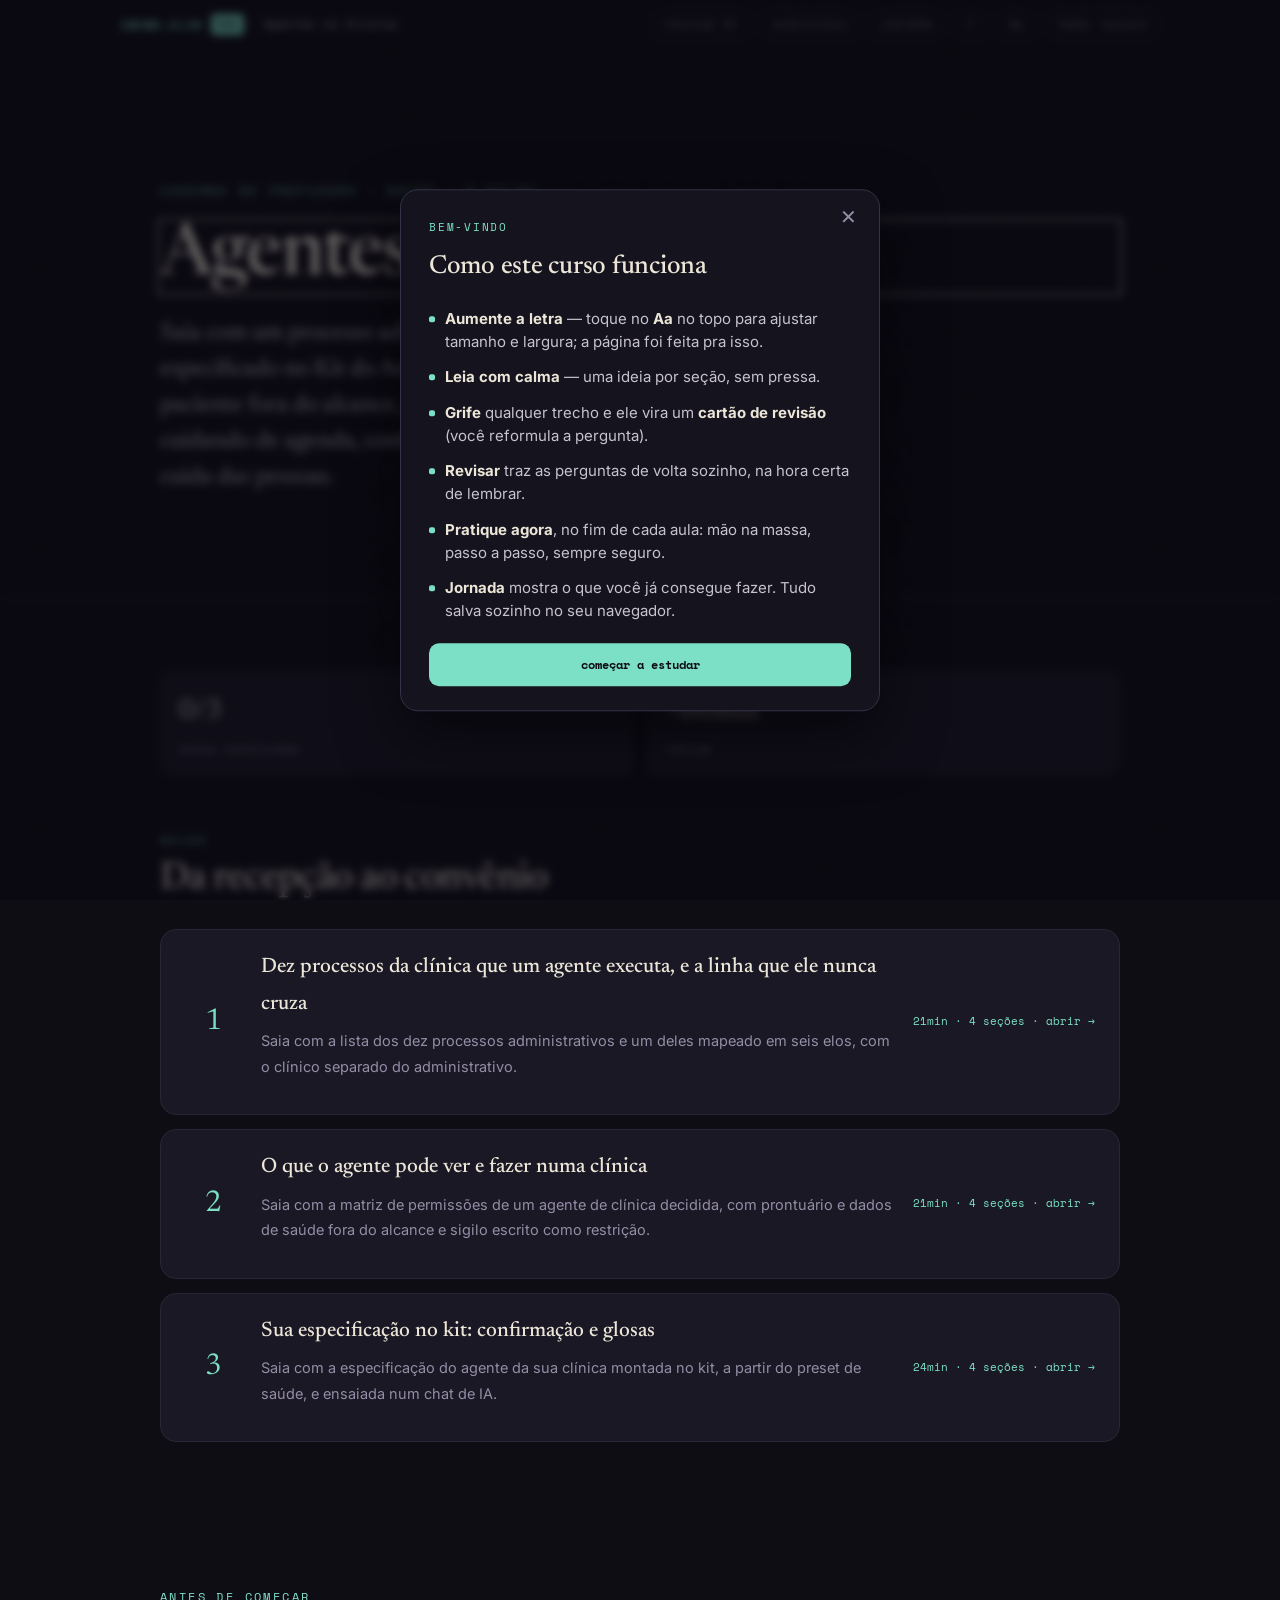
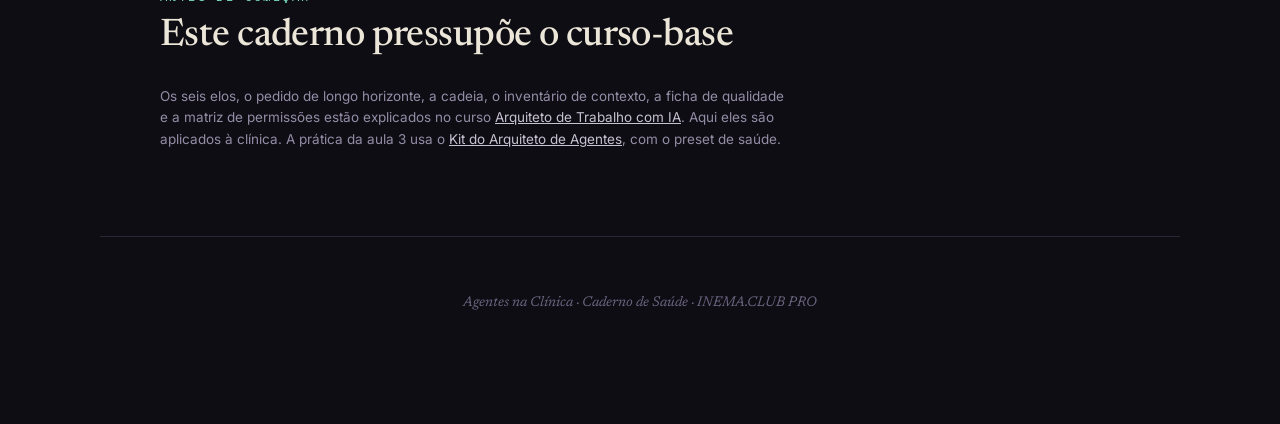
==== curso.html @ b72a1941 "Caderno de Saúde: Agentes na Clínica (v5, 3 aulas, landing, capa) Co-Authored-By: Claude Fable 5.1 <" ====
<!doctype html>
<html lang="pt-BR" data-theme="dark">
<head>
<meta charset="utf-8">
<meta name="viewport" content="width=device-width, initial-scale=1">
<meta name="curso" content="arquiteto-agentes-saude-v5">
<title>Agentes na Clínica · Caderno de Saúde · INEMA.CLUB PRO</title>
<link rel="preconnect" href="https://fonts.googleapis.com">
<link rel="preconnect" href="https://fonts.gstatic.com" crossorigin>
<link href="https://fonts.googleapis.com/css2?family=Newsreader:ital,opsz,wght@0,6..72,400;0,6..72,500;0,6..72,600;1,6..72,400;1,6..72,500&family=Inter:wght@400;500;600;700&family=Space+Mono:wght@400;700&display=swap" rel="stylesheet">
<link rel="stylesheet" href="assets/aula.css">
<script>(function(){try{var m=document.querySelector('meta[name=curso]');var CK=(m&&m.content)||'v5:curso';var s=JSON.parse(localStorage.getItem(CK));if(s&&s.prefs&&s.prefs.theme)document.documentElement.setAttribute('data-theme',s.prefs.theme);}catch(e){}})();</script>
<!--
  PROTOCOLO DE DESCOBERTA (formato-curso-v5, Passo 0 — INFERIDO a partir do curso-base pffia e do pedido "cadernos por profissão", 2026-09-07; sujeito a correção do usuário):
  - Público específico: quem administra clínicas e consultórios (dono, gestora administrativa, coordenação de recepção) e já fez ou vai fazer o curso-base Arquiteto de Trabalho com IA.
  - Profissões-alvo (≥2): gestora administrativa de clínica médica · gestora de consultório odontológico (secundária: médico dono da clínica, no papel de quem aprova).
  - Familiaridade com tecnologia: usa o sistema da clínica (agenda, faturamento TISS), aplicativo de mensagens e chat de IA para textos; nunca programou.
  - Resultado prático esperado: sair com um processo ADMINISTRATIVO da clínica (nunca clínico) mapeado e especificado no Kit do Arquiteto de Agentes, com dados de paciente fora do alcance e governança escrita.
  - Tempo por sessão: 15–25 min por aula. Caderno complementar: 3 aulas, pressupõe o curso-base.
  Escopo explícito: o agente executa trabalho administrativo (agenda, confirmação, glosas, documentação, cobrança). Nenhum exemplo envolve decisão clínica, diagnóstico ou prescrição.

  AUDITORIA ANTI-CLONE (contra pffia e os cadernos contábil/advocacia):
  - Personagens e situações novos: Renata (gestora de clínica médica, confirmação e glosas), Patrícia (consultório odontológico, planos de tratamento e lista de espera). pffia não usa saúde.
  - Sequência de quadros: aula 1 qba@2 · qanchor@4; aula 2 qerr@2 · qsteps@4; aula 3 qapply@1 · qsteps@3. Modos: tarefa · analise · prompt. Contábil usa qba@1/qanchor@3 e tarefa·tarefa·prompt; advocacia usa qba@1/qanchor@4 com aula 2 FUNDAMENTO.
-->
<style>
  .view{display:none}.view.active{display:block}
  .lnav{max-width:1160px;margin:0 auto 5vh;padding:0 clamp(24px,5vw,60px);display:flex;justify-content:space-between;gap:12px}
  .lnav a{font-family:var(--mono);font-size:12px;color:var(--muted);text-decoration:none;border:1px solid var(--line2);border-radius:12px;padding:12px 16px}
  .lnav a:hover{border-color:var(--accent);color:var(--ink)}
  #v-trilha .wrap{max-width:1080px;margin:0 auto;padding:0 clamp(24px,5vw,60px)}
  #v-trilha .t-hero{position:relative;overflow:hidden;padding:20vh 0 8vh;border-bottom:1px solid var(--line)}
  #v-trilha h1{font-family:var(--serif);font-weight:500;font-size:clamp(40px,6.4vw,72px);line-height:1;letter-spacing:-.025em;margin:0 0 22px}
  #v-trilha h1 em{font-style:italic;color:var(--accent)}
  #v-trilha .lead{font-family:var(--serif);font-size:clamp(19px,2.1vw,24px);line-height:1.5;color:var(--ink-soft);max-width:46ch;margin:0 0 30px}
  #v-trilha section{padding:8vh 0}
  #v-trilha .eyebrow{font-family:var(--mono);font-size:12px;letter-spacing:.2em;text-transform:uppercase;color:var(--accent);margin:0 0 8px}
  #v-trilha h2{display:block;font-family:var(--serif);font-weight:500;font-size:clamp(26px,3.6vw,38px);margin:0 0 28px}
  #v-trilha .aulas{display:grid;gap:14px}
  #v-trilha .au{display:grid;grid-template-columns:56px 1fr auto;gap:20px;align-items:center;text-decoration:none;color:inherit;background:var(--panel);border:1px solid var(--line);border-radius:16px;padding:20px 24px}
  #v-trilha .au .num{font-family:var(--serif);font-size:30px;color:var(--accent);text-align:center}
  #v-trilha .au h3{font-family:var(--serif);font-weight:500;font-size:21px;margin:0 0 5px}
  #v-trilha .au p{margin:0;color:var(--muted);font-size:14.5px}
  #v-trilha .au .meta{font-family:var(--mono);font-size:11px;color:var(--accent);white-space:nowrap;text-align:right}
  #v-trilha .au .prog{position:static;margin-top:10px;height:5px;border-radius:99px;background:var(--line);overflow:hidden;max-width:220px;width:auto}
  #v-trilha .au .prog i{display:block;height:100%;width:100%;background:var(--accent);transform:scaleX(0);transform-origin:left;transition:transform .5s}
  #v-trilha footer{max-width:1080px;margin:0 auto;padding:6vh clamp(24px,5vw,60px) 12vh;color:var(--faint);text-align:center;font-family:var(--serif);font-style:italic;border-top:1px solid var(--line)}
  #v-trilha .fontes{color:var(--muted);font-size:13.5px;line-height:1.6;max-width:70ch}
  #v-trilha .fontes a{color:var(--ink-soft)}
  @media(max-width:720px){#v-trilha .au{grid-template-columns:44px 1fr}#v-trilha .au .meta{grid-column:2;text-align:left}}
</style>
</head>
<body>
<div class="bar"><div class="bar-inner">
  <span class="brand"><a class="mark" href="https://inema.club" target="_blank" rel="noopener">INEMA.CLUB</a><a class="pro" href="https://inema.pro" target="_blank" rel="noopener">PRO</a><a class="course" href="landing.html">Agentes na Clínica</a></span>
  <a class="back" href="#trilha" style="display:none">← trilha</a>
  <button id="pill" class="pill" style="display:none">0 lido</button>
  <button id="revbtn">revisar <span id="revn">0</span></button>
  <button id="exbtn">exercícios</button>
  <button id="jorbtn">jornada</button>
  <button id="helpbtn" aria-label="Como funciona">?</button>
  <button id="prefsbtn" aria-label="Preferências de leitura">Aa</button>
  <button id="themebtn">tema: escuro</button>
</div></div>

<section class="view" id="v-trilha">
  <header class="t-hero"><div class="wrap">
    <p class="kicker">Caderno de profissão · Saúde · 3 aulas</p>
    <h1>Agentes na <em>clínica</em></h1>
    <p class="lead">Saia com um processo administrativo da sua clínica especificado no Kit do Arquiteto de Agentes: dados de paciente fora do alcance, sigilo como restrição fixa, e o agente cuidando de agenda, confirmação e glosas enquanto a equipe cuida das pessoas.</p>
  </div></header>
  <section><div class="wrap">
    <div class="statcards"></div>
    <p class="eyebrow">Aulas</p>
    <h2>Da recepção ao convênio</h2>
    <div class="aulas">
      <a class="au on" data-aula="1" href="#aula-1">
        <div class="num">1</div>
        <div><h3>Dez processos da clínica que um agente executa, e a linha que ele nunca cruza</h3><p>Saia com a lista dos dez processos administrativos e um deles mapeado em seis elos, com o clínico separado do administrativo.</p><div class="prog"><i></i></div></div>
        <div class="meta">21 min · abrir →</div>
      </a>
      <a class="au on" data-aula="2" href="#aula-2">
        <div class="num">2</div>
        <div><h3>O que o agente pode ver e fazer numa clínica</h3><p>Saia com a matriz de permissões de um agente de clínica decidida, com prontuário e dados de saúde fora do alcance e sigilo escrito como restrição.</p><div class="prog"><i></i></div></div>
        <div class="meta">21 min · abrir →</div>
      </a>
      <a class="au on" data-aula="3" href="#aula-3">
        <div class="num">3</div>
        <div><h3>Sua especificação no kit: confirmação e glosas</h3><p>Saia com a especificação do agente da sua clínica montada no kit, a partir do preset de saúde, e ensaiada num chat de IA.</p><div class="prog"><i></i></div></div>
        <div class="meta">24 min · abrir →</div>
      </a>
    </div>
  </div></section>
  <section><div class="wrap">
    <p class="eyebrow">Antes de começar</p>
    <h2>Este caderno pressupõe o curso-base</h2>
    <p class="fontes">Os seis elos, o pedido de longo horizonte, a cadeia, o inventário de contexto, a ficha de qualidade e a matriz de permissões estão explicados no curso <a href="https://inematds.github.io/pffia/" target="_blank" rel="noopener">Arquiteto de Trabalho com IA</a>. Aqui eles são aplicados à clínica. A prática da aula 3 usa o <a href="https://inematds.github.io/kit-arquiteto-agentes/" target="_blank" rel="noopener">Kit do Arquiteto de Agentes</a>, com o preset de saúde.</p>
  </div></section>
  <footer><div class="wrap">Agentes na Clínica · Caderno de Saúde · INEMA.CLUB PRO</div></footer>
</section>

<!-- ===== AULA 1 · FUNDAMENTO ===== -->
<section class="view" id="v-aula-1" data-aula="1" data-tempo="21min">
<header class="hero"><div class="hero-inner">
  <div>
    <p class="kicker">Caderno de Saúde · Aula 1</p>
    <h1>Dez processos da clínica,<br><em>e a linha que o agente nunca cruza</em></h1>
    <p class="promise">Ao fim desta aula você consegue listar os dez processos administrativos da sua clínica que um agente pode executar, separar em cada um o que é administrativo do que é clínico, e mapear um deles em seis elos.</p>
    <p class="why">Numa clínica, a conversa sobre IA trava sempre no mesmo lugar: "e se ele errar com um paciente?". A trava é legítima e tem solução simples: o agente não chega perto de decisão clínica. Ele cuida do que hoje consome as recepcionistas e a gestora, ligações de confirmação, planilha de glosas, cobrança de particular, documentos administrativos. É aí que uma clínica de seis consultórios perde três horas por dia, e é aí que o redesenho começa.</p>
    <p class="cue"><span class="arw">↓</span> role para estudar</p>
  </div>
  <!-- herofig · METÁFORA-DO-MUNDO-REAL: o balcão de recepção de uma clínica, com a porta do consultório fechada ao fundo — a linha entre o administrativo e o clínico -->
  <div class="herofig"><svg viewBox="0 0 300 240" fill="none" aria-hidden="true">
    <rect x="20" y="30" width="260" height="180" rx="6" fill="#1a1824" stroke="#948DA6" stroke-width="2"/>
    <rect x="190" y="50" width="60" height="120" rx="3" fill="#221f2e" stroke="#948DA6" stroke-width="2"/>
    <circle cx="240" cy="112" r="3" fill="#F2B45C"/>
    <rect x="200" y="60" width="40" height="14" rx="2" fill="#F2B45C" opacity=".9"/>
    <path d="M206 67 h28" stroke="#0E0D14" stroke-width="2" opacity=".5"/>
    <rect x="30" y="140" width="140" height="60" rx="6" fill="#221f2e" stroke="#7CE0C6" stroke-width="2"/>
    <rect x="30" y="140" width="140" height="8" rx="3" fill="#7CE0C6" opacity=".6"/>
    <rect x="44" y="118" width="40" height="26" rx="3" fill="#ECE6D9" opacity=".85"/>
    <path d="M50 126 h28 M50 132 h20 M50 138 h24" stroke="#0E0D14" stroke-width="2" opacity=".5"/>
    <rect x="96" y="116" width="30" height="22" rx="4" fill="#1a1824" stroke="#948DA6" stroke-width="2"/>
    <path d="M104 127 h14" stroke="#7CE0C6" stroke-width="2"/>
    <circle cx="140" cy="106" r="12" fill="#948DA6"/><path d="M128 120 q12 -8 24 0 v20 h-24z" fill="#948DA6"/>
    <path d="M178 40 v170" stroke="#F2B45C" stroke-width="2" stroke-dasharray="6 5"/>
    <circle cx="70" cy="84" r="10" fill="#7CE0C6" opacity=".9"/><path d="M60 96 q10 -6 20 0 v14 h-20z" fill="#7CE0C6" opacity=".9"/>
    <path d="M86 90 h18" stroke="#7CE0C6" stroke-width="2"/>
  </svg></div>
</div></header>

<div class="layout">
  <div class="col">
    <section class="step" data-fig="1" data-kind="fundamento">
      <h2><span class="n">01</span> Administrativo e clínico são dois mundos, e o agente mora num só</h2>
      <p>A regra que organiza este caderno inteiro cabe numa frase: o agente executa trabalho <b>administrativo</b> e nunca toca em trabalho <b>clínico</b>. Administrativo é tudo que aconteceria igual se a clínica fosse uma loja: agendar, confirmar, cobrar, faturar, arquivar, responder onde fica o estacionamento. Clínico é tudo que depende de formação em saúde: diagnóstico, conduta, prescrição, orientação sobre sintoma, leitura de exame.</p>
      <p>O teste para separar é simples: uma recepcionista bem treinada poderia fazer isso sem perguntar a um profissional de saúde? Se sim, é administrativo e pode ir para um agente. Se ela precisaria perguntar, é clínico e fica fora, sem exceção, nem "só um resumo". Isso não é limitação da tecnologia. É a mesma linha que a clínica já traça entre a recepção e o consultório.</p>
      <!-- ex-prof --><p>Renata, gestora administrativa de uma clínica médica com seis consultórios, listou o que a recepção faz num dia: 90 ligações de confirmação, 40 mensagens de "que horas é minha consulta?", 12 encaixes, a planilha de glosas do convênio, três atestados de comparecimento. Tudo administrativo. As duas perguntas que a recepção passa para a enfermagem por dia, "posso tomar o remédio antes do exame?", são clínicas, e continuam com a enfermagem.</p>
      <div class="quiz" data-answer="b">
        <p class="qk">Teste-se</p><p class="q">Um paciente manda mensagem: "estou com dor de cabeça, posso adiantar a consulta?". Que parte disso um agente da clínica pode tratar?</p>
        <button class="opt" data-k="a" data-fb="Não. Responder sobre a dor, mesmo que 'tome água e descanse', é orientação sobre sintoma: clínico. Fica fora do agente sem exceção.">responder que dor de cabeça não é urgência e manter o horário</button>
        <button class="opt" data-k="b" data-fb="Isso. Verificar vaga e oferecer horário é administrativo, uma recepcionista faz sem perguntar. O sintoma é clínico: o agente não comenta, e encaminha para a equipe se a regra da clínica mandar.">verificar se há vaga antes e oferecer o horário, sem comentar o sintoma</button>
        <button class="opt" data-k="c" data-fb="Perto. A mensagem tem uma parte administrativa (adiantar) que o agente pode tratar. Passar tudo para a enfermagem desperdiça a recepção digital.">encaminhar a mensagem inteira para a enfermagem</button>
        <p class="qfb"></p>
      </div>
      <div class="mobfig" data-mobfig="1"></div>
      <button class="readbtn" data-read="s1">marcar como lido</button>
    </section>

    <section class="step" data-fig="2" data-kind="fundamento">
      <h2><span class="n">02</span> Os dez processos administrativos de quase toda clínica</h2>
      <p>O curso-base pede dez processos críticos em vez de dezenas de chatbots. Numa clínica ou consultório, os dez costumam ser estes: <b>agenda e confirmação</b> de consultas; <b>lista de espera</b> e encaixes; <b>glosas</b> de convênio (as guias que o convênio devolve sem pagar); <b>faturamento</b> ao convênio; <b>cobrança</b> de particulares e planos de tratamento; <b>documentos administrativos</b> (atestado de comparecimento, declaração, recibo); <b>onboarding</b> de paciente novo (cadastro, termo, orientações de chegada); <b>estoque</b> de insumos; <b>repasse</b> aos profissionais; e <b>pesquisa de satisfação</b> pós-consulta.</p>
      <p>Repare que nenhum dos dez exige formação em saúde, e que todos eles hoje consomem gente que também atende paciente no balcão. Escolha o primeiro pelo critério do curso-base: o que se repete todo dia, envolve mais de uma pessoa e, quando falha, custa dinheiro ou paciente. Na maioria das clínicas, isso aponta para confirmação ou para glosas.</p>
      <!-- ex-prof --><p>Patrícia, gestora de um consultório odontológico com três dentistas, achou que o problema dela era outro: planos de tratamento apresentados e nunca fechados. É o processo cinco da lista, cobrança de planos. Quarenta planos por mês, doze fechados, e ninguém tinha tempo de retomar os outros 28. Um agente que retoma com mensagem padrão e agenda a conversa com a dentista é administrativo do começo ao fim.</p>
      <div class="qbefore-after">
        <div class="qba-col qba-before"><p class="qba-lbl">Antes</p><p class="qba-txt">Duas recepcionistas passam a tarde ligando para confirmar os 90 pacientes do dia seguinte. Um terço não atende. O balcão fica sem ninguém em vários momentos, e a taxa de falta é de 18%.</p></div>
        <div class="qba-col qba-depois"><p class="qba-lbl">Depois</p><p class="qba-txt">O agente manda a mensagem padrão às 17h, lê as respostas, registra o status na agenda e às 8h entrega a lista: confirmados, sem resposta, cancelados. A recepção liga só para os 15 sem resposta.</p></div>
        <div class="qba-saldo"><b>Saldo:</b> de 90 ligações para 15, o balcão sempre ocupado, e a taxa de falta caiu para 9% em dois meses, porque quem cancela avisa cedo e a vaga vai para a lista de espera.</div>
      </div>
      <div class="mobfig" data-mobfig="2"></div>
      <button class="readbtn" data-read="s2">marcar como lido</button>
    </section>

    <section class="step" data-fig="3" data-kind="fundamento">
      <h2><span class="n">03</span> Confirmação de consultas em seis elos</h2>
      <p>Aplicando o mapa do curso-base ao processo mais comum. <b>Entrada</b>: às 17h, a agenda do dia seguinte sai do sistema da clínica. <b>Decisões de regra</b>: paciente não respondeu até as 20h? segunda mensagem. Menor de idade? mensagem só para o responsável cadastrado. <b>Decisão de julgamento</b>: liberar a vaga de quem não confirmou para a lista de espera? Fica com a gestora, porque depende de conhecer o paciente. <b>Ação</b>: enviar o texto padrão e registrar o status.</p>
      <p><b>Verificação</b>: nome, data, horário e profissional batem com a agenda, e a mensagem não contém nada além do texto padrão. <b>Exceção</b>: paciente responde com pergunta ("pode remarcar?", "preciso levar exame?"). O agente não responde, separa para a recepção. <b>Resultado</b>: às 8h, a gestora sabe o status de cada consulta do dia. Repare no que ficou de fora: o motivo da consulta nunca entra na mensagem, e o agente nunca responde uma pergunta que não seja de agenda.</p>
      <!-- ex-prof --><p>Na clínica de Renata, a exceção mais frequente era a pergunta "preciso vir em jejum?". É clínica: depende do exame. A regra escrita ficou: qualquer mensagem com pergunta que não seja sobre horário vai para a recepção, que decide se responde ou passa para a enfermagem. O agente nunca chega a ler o conteúdo além de identificar que é uma pergunta.</p>
      <div class="mobfig" data-mobfig="3"></div>
      <button class="readbtn" data-read="s3">marcar como lido</button>
    </section>

    <section class="step" data-fig="4" data-kind="fundamento">
      <h2><span class="n">04</span> Glosas de convênio: o processo que ninguém quer e todo agente adora</h2>
      <p><span class="gterm" tabindex="0" data-def="Guia de atendimento que o convênio devolve sem pagar, total ou parcialmente, alegando erro de código, falta de autorização ou divergência de valor.">Glosa</span> é a guia que o convênio devolve sem pagar. O motivo mais comum é código de procedimento divergente da tabela do convênio, e o recurso é um texto padrão que cita guia, código correto e valor. É trabalho repetitivo, chato, com regra clara e prazo curto, ou seja, o processo ideal para um agente. <b>Entrada</b>: o demonstrativo semanal do convênio. <b>Decisão de regra</b>: glosa por código? preparar recurso. Por falta de autorização prévia? separar para a gestora.</p>
      <p><b>Ação</b>: cruzar a guia com a tabela do convênio e escrever o recurso no modelo. <b>Verificação</b>: guia, código e valor batem. <b>Exceção</b>: glosa acima de 2 mil reais ou repetida no mesmo paciente, que pode indicar problema no cadastro, sobe para a gestora. <b>Resultado</b>: os recursos prontos para a gestora revisar e assinar. O agente nunca envia ao convênio: enviar é ação externa, e a assinatura é dela.</p>
      <!-- ex-prof --><p>Patrícia, no consultório odontológico, tem glosa por outro motivo: radiografia cobrada sem o laudo anexado. Também é regra: glosa por documento faltante? anexar o documento do prontuário administrativo e recorrer. Mas o laudo é dado de saúde. A solução foi o agente listar quais guias precisam de laudo e a assistente anexar. O agente prepara, a pessoa toca no dado sensível.</p>
      <div class="qanchor"><p>O agente da clínica nunca sabe por que o paciente veio. Ele sabe quando, com quem, e se confirmou.</p></div>
      <div class="mobfig" data-mobfig="4"></div>
      <button class="readbtn" data-read="s4">marcar como lido</button>
    </section>

    <section class="practice" data-practice="p1" data-mode="tarefa">
      <p class="pk">Pratique agora <span class="pcount">0/4 feito</span></p>
      <h3 class="ph">Escolha o processo da sua clínica e trace a linha</h3>
      <p class="pgoal">Em cerca de 12 minutos, listar os dez processos administrativos da sua clínica, escolher um e mapeá-lo em seis elos, marcando explicitamente onde a linha clínica passa.</p>
      <p class="psafe">É papel ou planilha sua, sem nome de paciente nenhum: você escreve processos, não casos. Nada muda na clínica. Se um processo parecer administrativo e clínico ao mesmo tempo, escreva os dois lados e siga: separar é justamente o exercício.</p>
      <ol class="psteps">
        <li><label><input type="checkbox" data-ptask="1"> Copie a lista dos dez processos do passo 02 e ajuste à sua clínica: risque o que não existe, acrescente o que falta (ex.: agendamento de exames, controle de retornos). Ao lado de cada um, quem faz hoje e quanto tempo por dia.</label></li>
        <li><label><input type="checkbox" data-ptask="2"> Para cada processo, aplique o teste: uma recepcionista bem treinada faria sem perguntar a um profissional de saúde? Marque A (administrativo) ou C (clínico). Se algum ficou C, ele sai da lista do agente.</label></li>
        <li><label><input type="checkbox" data-ptask="3"> Escolha um processo A pelo critério: repete todo dia, mais de uma pessoa, erro custa dinheiro ou paciente. Escreva o resultado dele em uma frase dizendo o que a gestora passa a saber ou ter.</label></li>
        <li><label><input type="checkbox" data-ptask="4"> Mapeie os seis elos (entrada, decisões com R ou J, ações com verificação, exceções com quem decide, resultado). Ficou pronto quando pelo menos uma exceção é "paciente faz pergunta que não é de agenda → pessoa decide", e nenhuma ação toca em motivo de consulta, exame ou prontuário.</label></li>
      </ol>
      <p class="pdone">Você acabou de fazer o que trava a maioria das clínicas: separar com critério o que um agente pode executar do que só a equipe de saúde toca. Esse mapa entra no kit na aula 3.</p>
    </section>
  </div>

  <aside class="rail"><div class="railsticky">
    <div class="figstage">
      <div class="fig on" data-fig="1" data-cap="<b>Fig.</b> o teste da recepcionista. Toda tarefa entra por cima; se uma recepcionista treinada faz sem perguntar a um profissional de saúde, cai na caixa verde (administrativo, pode ir para o agente); se precisaria perguntar, sai pela lateral vermelha (clínico, fora do agente, sem exceção)."><svg viewBox="0 0 220 200" fill="none" aria-hidden="true">
        <rect x="70" y="12" width="80" height="22" rx="4" stroke="#948DA6" stroke-width="1.5"/><text x="88" y="27" font-family="monospace" font-size="8.5" fill="#ECE6D9">tarefa</text>
        <path d="M110 34 v16" stroke="#948DA6" stroke-width="1.5"/>
        <polygon points="110,50 170,86 110,122 50,86" stroke="#7CE0C6" stroke-width="1.5" fill="#221f2e"/>
        <text x="70" y="82" font-family="monospace" font-size="7" fill="#ECE6D9">recepcionista faz</text><text x="72" y="94" font-family="monospace" font-size="7" fill="#ECE6D9">sem perguntar?</text>
        <path d="M110 122 v20" stroke="#7CE0C6" stroke-width="1.5"/><text x="116" y="136" font-family="monospace" font-size="7.5" fill="#7CE0C6">sim</text>
        <rect x="50" y="142" width="120" height="30" rx="6" fill="#221f2e" stroke="#7CE0C6" stroke-width="2"/><text x="58" y="161" font-family="monospace" font-size="8" fill="#7CE0C6">administrativo → agente</text>
        <path d="M170 86 h24" stroke="#E0736F" stroke-width="1.5"/><text x="172" y="80" font-family="monospace" font-size="7.5" fill="#E0736F">não</text>
        <rect x="194" y="70" width="22" height="32" rx="4" stroke="#E0736F" stroke-width="1.5" stroke-dasharray="3 3"/><text x="197" y="90" font-family="monospace" font-size="7" fill="#E0736F">clín.</text>
        <text x="30" y="190" font-family="monospace" font-size="7.5" fill="#6C6580">a mesma linha entre recepção e consultório</text>
      </svg></div>
      <div class="fig" data-fig="2" data-cap="<b>Fig.</b> os dez processos administrativos como dez caixas em duas colunas. Nenhuma toca a faixa vermelha do consultório. Confirmação e glosas (verde) são onde a maioria das clínicas começa: repetem todo dia e custam dinheiro quando falham."><svg viewBox="0 0 220 200" fill="none" aria-hidden="true">
        <g font-family="monospace" font-size="6.5" fill="#ECE6D9">
          <rect x="12" y="14" width="88" height="16" rx="3" fill="#7CE0C6" opacity=".85"/><text x="16" y="25" fill="#0E0D14">confirmação</text>
          <rect x="12" y="34" width="88" height="16" rx="3" stroke="#948DA6" stroke-width="1"/><text x="16" y="45">lista de espera</text>
          <rect x="12" y="54" width="88" height="16" rx="3" fill="#7CE0C6" opacity=".85"/><text x="16" y="65" fill="#0E0D14">glosas</text>
          <rect x="12" y="74" width="88" height="16" rx="3" stroke="#948DA6" stroke-width="1"/><text x="16" y="85">faturamento</text>
          <rect x="12" y="94" width="88" height="16" rx="3" stroke="#948DA6" stroke-width="1"/><text x="16" y="105">cobrança/planos</text>
          <rect x="108" y="14" width="88" height="16" rx="3" stroke="#948DA6" stroke-width="1"/><text x="112" y="25">documentos adm.</text>
          <rect x="108" y="34" width="88" height="16" rx="3" stroke="#948DA6" stroke-width="1"/><text x="112" y="45">onboarding</text>
          <rect x="108" y="54" width="88" height="16" rx="3" stroke="#948DA6" stroke-width="1"/><text x="112" y="65">estoque</text>
          <rect x="108" y="74" width="88" height="16" rx="3" stroke="#948DA6" stroke-width="1"/><text x="112" y="85">repasse</text>
          <rect x="108" y="94" width="88" height="16" rx="3" stroke="#948DA6" stroke-width="1"/><text x="112" y="105">satisfação</text>
        </g>
        <rect x="12" y="130" width="184" height="30" rx="4" fill="#E0736F" opacity=".18" stroke="#E0736F" stroke-width="1.2" stroke-dasharray="4 3"/>
        <text x="30" y="149" font-family="monospace" font-size="8" fill="#E0736F">consultório: diagnóstico, conduta, exame</text>
        <text x="12" y="184" font-family="monospace" font-size="7.5" fill="#6C6580">verde = onde começar; vermelho = nunca</text>
      </svg></div>
      <div class="fig" data-fig="3" data-cap="<b>Fig.</b> a confirmação em seis elos. A agenda entra às 17h; a mensagem padrão sai; a verificação confere nome, data, horário e profissional; qualquer resposta com pergunta (âmbar) vai para a recepção; às 8h o resultado é a lista de status. O motivo da consulta (vermelho) nunca entra no fluxo."><svg viewBox="0 0 220 200" fill="none" aria-hidden="true">
        <rect x="12" y="16" width="70" height="20" rx="4" stroke="#948DA6" stroke-width="1.5"/><text x="18" y="30" font-family="monospace" font-size="7.5" fill="#ECE6D9">agenda 17h</text>
        <path d="M82 26 h14" stroke="#948DA6" stroke-width="1.2"/>
        <rect x="96" y="16" width="70" height="20" rx="4" stroke="#948DA6" stroke-width="1.5"/><text x="102" y="30" font-family="monospace" font-size="7.5" fill="#ECE6D9">msg padrão</text>
        <path d="M131 36 v14" stroke="#948DA6" stroke-width="1.2"/>
        <rect x="96" y="50" width="70" height="20" rx="4" stroke="#7CE0C6" stroke-width="1.5"/><text x="100" y="64" font-family="monospace" font-size="7" fill="#7CE0C6">confere 4 campos</text>
        <path d="M131 70 v14" stroke="#948DA6" stroke-width="1.2"/>
        <rect x="96" y="84" width="70" height="20" rx="4" stroke="#948DA6" stroke-width="1.5"/><text x="104" y="98" font-family="monospace" font-size="7.5" fill="#ECE6D9">lê resposta</text>
        <path d="M166 94 h20" stroke="#F2B45C" stroke-width="1.2"/>
        <rect x="186" y="84" width="28" height="20" rx="4" stroke="#F2B45C" stroke-width="1.5"/><text x="189" y="98" font-family="monospace" font-size="6.5" fill="#F2B45C">perg.</text>
        <path d="M200 104 v14" stroke="#F2B45C" stroke-width="1.2"/><circle cx="200" cy="126" r="8" stroke="#F2B45C" stroke-width="1.5"/><text x="196" y="130" font-family="monospace" font-size="8" fill="#F2B45C">H</text>
        <path d="M131 104 v14" stroke="#948DA6" stroke-width="1.2"/>
        <rect x="96" y="118" width="70" height="20" rx="4" stroke="#948DA6" stroke-width="1.5"/><text x="100" y="132" font-family="monospace" font-size="7" fill="#ECE6D9">registra status</text>
        <path d="M131 138 v14" stroke="#7CE0C6" stroke-width="1.2"/>
        <rect x="80" y="152" width="102" height="22" rx="5" fill="#221f2e" stroke="#7CE0C6" stroke-width="1.5"/><text x="86" y="167" font-family="monospace" font-size="7.5" fill="#7CE0C6">8h: lista de status</text>
        <rect x="12" y="60" width="66" height="28" rx="4" stroke="#E0736F" stroke-width="1.2" stroke-dasharray="3 3"/><text x="16" y="72" font-family="monospace" font-size="6.5" fill="#E0736F">motivo da</text><text x="16" y="82" font-family="monospace" font-size="6.5" fill="#E0736F">consulta</text>
        <path d="M78 74 h10" stroke="#E0736F" stroke-width="1.2"/><path d="M84 68 l8 12 M92 68 l-8 12" stroke="#E0736F" stroke-width="1.5"/>
        <text x="12" y="192" font-family="monospace" font-size="7.5" fill="#6C6580">pergunta que não é de agenda → pessoa</text>
      </svg></div>
      <div class="fig" data-fig="4" data-cap="<b>Fig.</b> a glosa em seis elos. O demonstrativo do convênio entra; por código divergente, o agente cruza com a tabela e escreve o recurso; por autorização prévia, valor alto ou repetição (âmbar), separa para a gestora. O recurso pronto espera a assinatura dela. Enviar ao convênio nunca é do agente."><svg viewBox="0 0 220 200" fill="none" aria-hidden="true">
        <rect x="12" y="14" width="90" height="20" rx="4" stroke="#948DA6" stroke-width="1.5"/><text x="18" y="28" font-family="monospace" font-size="7" fill="#ECE6D9">demonstrativo</text>
        <path d="M57 34 v14" stroke="#948DA6" stroke-width="1.2"/>
        <polygon points="57,48 100,70 57,92 14,70" stroke="#948DA6" stroke-width="1.2" fill="#221f2e"/><text x="36" y="73" font-family="monospace" font-size="6.5" fill="#ECE6D9">motivo?</text>
        <path d="M57 92 v16" stroke="#7CE0C6" stroke-width="1.2"/><text x="60" y="104" font-family="monospace" font-size="6.5" fill="#7CE0C6">código</text>
        <rect x="12" y="108" width="90" height="20" rx="4" stroke="#7CE0C6" stroke-width="1.5"/><text x="16" y="122" font-family="monospace" font-size="6.5" fill="#ECE6D9">cruza com tabela</text>
        <path d="M57 128 v12" stroke="#7CE0C6" stroke-width="1.2"/>
        <rect x="12" y="140" width="90" height="20" rx="4" stroke="#7CE0C6" stroke-width="1.5"/><text x="16" y="154" font-family="monospace" font-size="6.5" fill="#ECE6D9">escreve recurso</text>
        <path d="M57 160 v12" stroke="#7CE0C6" stroke-width="1.2"/>
        <rect x="12" y="172" width="90" height="20" rx="4" fill="#221f2e" stroke="#7CE0C6" stroke-width="1.5"/><text x="16" y="186" font-family="monospace" font-size="6.5" fill="#7CE0C6">pronto p/ assinar</text>
        <path d="M100 70 h24" stroke="#F2B45C" stroke-width="1.2"/>
        <rect x="124" y="52" width="84" height="36" rx="4" stroke="#F2B45C" stroke-width="1.5"/><text x="130" y="66" font-family="monospace" font-size="6.5" fill="#F2B45C">autorização ·</text><text x="130" y="78" font-family="monospace" font-size="6.5" fill="#F2B45C">> 2 mil · repetida</text>
        <path d="M166 88 v14" stroke="#F2B45C" stroke-width="1.2"/><circle cx="166" cy="112" r="9" stroke="#F2B45C" stroke-width="1.5"/><text x="162" y="116" font-family="monospace" font-size="8" fill="#F2B45C">H</text>
        <rect x="124" y="140" width="84" height="22" rx="4" stroke="#E0736F" stroke-width="1.2" stroke-dasharray="3 3"/><text x="132" y="155" font-family="monospace" font-size="6.5" fill="#E0736F">enviar ao convênio</text>
        <text x="124" y="180" font-family="monospace" font-size="7" fill="#6C6580">só a gestora</text>
      </svg></div>
    </div>
    <p class="railcap"></p>
    <div class="steps-ind"></div>
    <p class="sidenote">Grife qualquer trecho para virar um cartão de revisão.</p>
  </div></aside>
</div>

<div class="fecho-wrap">
<div class="recap-autor">
  <p class="rak">Resumo</p>
  <ul>
    <li>O agente da clínica executa trabalho administrativo e nunca toca em trabalho clínico. O teste: uma recepcionista treinada faria sem perguntar a um profissional de saúde?</li>
    <li>Quase toda clínica tem os mesmos dez processos administrativos. Confirmação e glosas são o começo mais comum, porque repetem todo dia e custam dinheiro quando falham.</li>
    <li>Na confirmação, o motivo da consulta nunca entra na mensagem, e toda pergunta que não é de agenda vai para uma pessoa.</li>
    <li>Na glosa, o agente cruza com a tabela e prepara o recurso; valor alto, repetição e autorização prévia sobem para a gestora, e enviar ao convênio é dela.</li>
  </ul>
</div>

<div class="next-action">
  <p class="nak">Seu próximo passo</p>
  <p class="na-win">Você acabou de separar, com critério, o que um agente pode executar na sua clínica do que só a equipe de saúde toca.</p>
  <p class="na-action">Nos próximos 15 minutos, mostre a lista dos dez para a recepcionista mais experiente e pergunte: "qual desses te toma mais tempo num dia normal?". Se a resposta for diferente do que você escolheu, anote os dois.</p>
  <p class="na-hook">Na próxima aula você decide o que o agente pode ver e fazer na clínica: prontuário fora, sigilo como restrição fixa, e a matriz de permissões que uma clínica pode assinar sem medo.</p>
</div>
</div>

<nav class="lnav"><a href="#trilha">← trilha</a><a href="#aula-2">próxima: o que o agente pode ver e fazer →</a></nav>
<footer>Aula 1 · Agentes na Clínica · INEMA.CLUB PRO</footer>

<script type="application/json" id="cards-1">
[
  {"front":"Um paciente escreve 'a receita venceu, pode renovar?'. Que parte disso o agente da clínica pode tratar, e o que ele faz com o resto?","back":"Nada da renovação: é clínico. O agente pode só registrar que chegou uma dúvida fora do assunto agenda e encaminhar para a recepção, que passa ao profissional. Ele não comenta nem promete."},
  {"front":"Sua clínica quer começar pelo agente de pesquisa de satisfação. Pelo critério do caderno, que pergunta você faz antes de aceitar?","back":"Repete todo dia, envolve mais de uma pessoa e custa dinheiro ou paciente quando falha? Satisfação raramente passa no terceiro; confirmação e glosas costumam passar nos três. Comece pelo que passa."},
  {"front":"Qual a diferença entre a exceção 'paciente respondeu com pergunta' e a exceção 'glosa repetida no mesmo paciente' quanto a quem decide?","back":"A pergunta vai para a recepção, que decide se responde ou passa à enfermagem. A glosa repetida vai para a gestora, porque pode indicar problema de cadastro ou de tabela, não só um erro isolado."},
  {"front":"Uma glosa é por radiografia sem laudo anexado. O laudo é dado de saúde. Como o agente participa sem tocar no laudo?","back":"Ele lista quais guias precisam de laudo e prepara o texto do recurso; a assistente anexa o laudo. O agente prepara, a pessoa toca no dado sensível."},
  {"front":"Por que a mensagem de confirmação nunca cita o motivo da consulta, mesmo que isso ajudasse o paciente a lembrar?","back":"Porque motivo de consulta é dado de saúde, e a mensagem sai da clínica por um canal externo. Nome, data, horário e profissional bastam para confirmar; o resto é risco sem ganho."}
]
</script>

<!-- COMPLETUDE aula-1 | tipo=FUNDAMENTO | steps=4
  [OK] promise            .promise no cold-open (1)
  [OK] why                .why após a promessa (1)
  [OK] tempo              data-tempo="21min" no view + render no cold-open (1)
  [OK] exemplo-profissao  exemplo aplicado em 100% dos steps (4/4: Renata gestora clínica médica, Patrícia consultório odontológico, Renata, Patrícia)
  [OK] apoio-visual       figura conceitual legendada em 100% dos steps (4/4, data-fig 1..4)
  [OK] practice           .practice[data-mode="tarefa"] (exatamente 1)
  [OK] psafe              .psafe dentro da prática (1)
  [OK] pgoal-tempo        .pgoal com tempo declarado (~12 min) (1)
  [OK] recap-autor        .recap-autor no fecho (1)
  [OK] next-action        .next-action no fecho (1)
  [OK] cards              <script id="cards-1"> presente (5 cartões: aplicação, decisão, contraste, aplicação, pergunta)
  [OK] anti-duplicacao    §11.3 — 3 testes passam (substring / forma / operação)
  [OK] teste-se-FUND      tipo=FUNDAMENTO: presente (1 quiz data-fb, step 01)
  dosagem: quiz + cartões + qbefore-after (step 02) + qanchor (step 04) = 4 obrigatórios (teto 5). densidade: 2 quadros em 4 steps, não adjacentes. jargão de domínio: glosa (.gterm).
-->
</section>

<!-- ===== AULA 2 · FERRAMENTA ===== -->
<section class="view" id="v-aula-2" data-aula="2" data-tempo="21min">
<header class="hero"><div class="hero-inner">
  <div>
    <p class="kicker">Caderno de Saúde · Aula 2</p>
    <h1>O que o agente pode<br><em>ver e fazer numa clínica</em></h1>
    <p class="promise">Ao fim desta aula você consegue decidir a matriz de permissões de um agente de clínica, com prontuário e dados de saúde fora do alcance, sigilo e LGPD escritos como restrição, e um dono com nome por permissão.</p>
    <p class="why">Clínica é o lugar onde governança de agentes deixa de ser boa prática e vira obrigação. Um cadastro tem nome, documento, convênio, telefone; o prontuário tem o resto da vida da pessoa. A LGPD trata dado de saúde como sensível, com regras mais duras, e o Conselho de Medicina trata sigilo como dever do profissional, não da tecnologia. A boa notícia: o agente administrativo não precisa de nada disso para trabalhar. Esta aula mostra onde traçar a cerca, e como escrever isso numa matriz que o dono da clínica assina sem medo.</p>
    <p class="cue"><span class="arw">↓</span> role para estudar</p>
  </div>
  <!-- herofig · METÁFORA-DO-MUNDO-REAL: arquivo de prontuários trancado com chave, ao lado de um quadro de agenda aberto -->
  <div class="herofig"><svg viewBox="0 0 300 240" fill="none" aria-hidden="true">
    <rect x="30" y="40" width="110" height="170" rx="6" fill="#1a1824" stroke="#948DA6" stroke-width="2"/>
    <rect x="42" y="54" width="86" height="34" rx="3" stroke="#948DA6" stroke-width="2"/><rect x="42" y="98" width="86" height="34" rx="3" stroke="#948DA6" stroke-width="2"/><rect x="42" y="142" width="86" height="34" rx="3" stroke="#948DA6" stroke-width="2"/>
    <rect x="76" y="66" width="18" height="10" rx="2" fill="#948DA6"/><rect x="76" y="110" width="18" height="10" rx="2" fill="#948DA6"/><rect x="76" y="154" width="18" height="10" rx="2" fill="#948DA6"/>
    <rect x="70" y="186" width="30" height="22" rx="3" fill="#E0736F"/><path d="M77 186 v-8 a8 8 0 0 1 16 0 v8" stroke="#E0736F" stroke-width="3" fill="none"/>
    <rect x="160" y="40" width="120" height="150" rx="6" fill="#ECE6D9" opacity=".9"/>
    <path d="M172 60 h96 M172 84 h96 M172 108 h96 M172 132 h96 M172 156 h96" stroke="#0E0D14" stroke-width="1.5" opacity=".3"/>
    <rect x="176" y="66" width="60" height="12" rx="2" fill="#7CE0C6"/><rect x="176" y="90" width="80" height="12" rx="2" fill="#7CE0C6"/><rect x="176" y="114" width="46" height="12" rx="2" fill="#F2B45C"/><rect x="176" y="138" width="70" height="12" rx="2" fill="#7CE0C6"/>
    <path d="M150 30 v190" stroke="#F2B45C" stroke-width="2" stroke-dasharray="6 5"/>
    <text x="40" y="30" font-family="monospace" font-size="9" fill="#E0736F">prontuário</text>
    <text x="196" y="30" font-family="monospace" font-size="9" fill="#7CE0C6">agenda</text>
  </svg></div>
</div></header>

<div class="layout">
  <div class="col">
    <section class="step" data-fig="1" data-kind="fundamento">
      <h2><span class="n">01</span> Cadastro, agenda e faturamento são de um lado; prontuário é do outro</h2>
      <p>Toda clínica guarda informação em duas categorias que costumam viver no mesmo sistema. De um lado, o <b>administrativo</b>: cadastro (nome, telefone, convênio, responsável), agenda (quem, quando, com quem), faturamento (guias, códigos, valores) e a tabela de cada convênio. Do outro, o <b>prontuário</b>: motivo da consulta, evolução, exames, diagnóstico, prescrição. O agente administrativo trabalha só do primeiro lado.</p>
      <p>A LGPD chama dado de saúde de <span class="gterm" tabindex="0" data-def="Categoria da LGPD para dados que podem causar discriminação ou dano grave se expostos: saúde, origem, religião, vida sexual, biometria. Exigem base legal específica e proteção reforçada.">dado sensível</span>, com regras mais duras que as do cadastro comum. Isso simplifica a decisão em vez de complicar: o agente não acessa dado sensível, ponto. Não é "com aprovação", não é "só para resumir". Se o trabalho administrativo sai igual sem o prontuário, e sai, o prontuário fica fora do alcance.</p>
      <!-- ex-prof --><p>Renata fez o inventário de contexto do agente de confirmação e glosas: agenda, cadastro com responsável de menores, texto padrão, demonstrativo do convênio, tabela de procedimentos. Cinco fontes, nenhuma delas o prontuário. Quando o fornecedor do sistema perguntou "quer que o agente tenha acesso ao módulo clínico também, já que está integrando?", a resposta foi não, e ficou registrada.</p>
      <div class="mobfig" data-mobfig="1"></div>
      <button class="readbtn" data-read="s1">marcar como lido</button>
    </section>

    <section class="step" data-fig="2" data-kind="ferramenta" data-versao="ChatGPT · Claude · Copilot, set/2026">
      <h2><span class="n">02</span> Onde isso roda hoje, e o erro que uma clínica não pode cometer</h2>
      <p>Em setembro de 2026, um agente de clínica roda de três formas, do provisório ao permanente. No <b>chat de IA com pasta de projeto</b> (ChatGPT, Claude, Copilot), você guarda o texto padrão, a tabela do convênio e os modelos de recurso, e a cada semana anexa o demonstrativo, sem nome de paciente. Na <b>plataforma de mensagens da clínica</b>, muitas já oferecem confirmação automática por regra. E na <b>integração com o sistema da clínica</b> pela porta de serviço, o agente lê a agenda sozinho, montada por quem cuida do sistema, com contrato que trate de dado pessoal.</p>
      <p>O caminho um serve para aprender e para glosas. Para confirmação, que envolve telefone de paciente, prefira o caminho dois ou três desde o início: o chat de IA genérico é um serviço fora da clínica, e telefone com nome é dado pessoal. Isto parece burocracia, mas funciona como a regra de não deixar a lista de pacientes na impressora: não é a ferramenta, é onde o dado passa.</p>
      <!-- ex-prof --><p>Patrícia começou pelo caminho um para as glosas de radiografia: pasta de projeto com a tabela do convênio e o modelo de recurso, demonstrativo anexado por semana, só número de guia e código. Para a retomada de planos de tratamento, que envolve nome e telefone de paciente, esperou a integração com o sistema do consultório, que já tinha porta de serviço.</p>
      <div class="qerr">
        <p class="qk">Erro comum</p>
        <p class="qerr-txt"><b>Exportar a agenda do dia com a coluna "motivo da consulta" e colar num chat de IA para "testar a confirmação".</b> Acontece porque a exportação padrão do sistema traz todas as colunas e ninguém apaga. Motivo de consulta é dado de saúde saindo da clínica para um serviço externo. Antes de qualquer teste, exporte só as quatro colunas que a confirmação usa: nome, data, horário, profissional. E nos testes, troque os nomes.</p>
      </div>
      <div class="mobfig" data-mobfig="2"></div>
      <button class="readbtn" data-read="s2">marcar como lido</button>
    </section>

    <section class="step" data-fig="3" data-kind="fundamento">
      <h2><span class="n">03</span> A matriz de permissões de uma clínica tem uma escada previsível</h2>
      <p>Aplicando as sete ações do curso-base ao agente de confirmação e glosas: <b>ler</b> agenda, cadastro administrativo e demonstrativo, pode, nunca prontuário; <b>escrever</b> status na agenda e rascunho de recurso, pode; <b>alterar</b> agenda (remarcar, liberar vaga), com aprovação da recepção; <b>enviar</b> a mensagem padrão de confirmação, pode, porque o texto é fixo e aprovado; enviar qualquer outro texto ou o recurso ao convênio, com aprovação; <b>comprar</b>, <b>apagar</b> e <b>aprovar</b>, não pode.</p>
      <p>A única linha que foge da escada do curso-base é "enviar a confirmação padrão: pode". Ela é defensável porque o texto não muda, os quatro campos são verificados e nada além deles entra. Qualquer mensagem que precise de texto novo volta para "com aprovação". E toda permissão tem um dono com nome: a gestora para ler e escrever, a coordenadora da recepção para alterar agenda, o profissional para assinar recurso e atestado.</p>
      <!-- ex-prof --><p>Na clínica de Renata, a matriz tem oito linhas e coube numa folha colada na sala da gestora. A linha que gerou discussão foi "liberar vaga para a lista de espera": a recepção queria "pode", para agilizar. Ficou "com aprovação" nos dois primeiros meses; depois de a bateria de casos passar e o registro ficar limpo, virou "pode" com limite de duas vagas por dia.</p>
      <div class="mobfig" data-mobfig="3"></div>
      <button class="readbtn" data-read="s3">marcar como lido</button>
    </section>

    <section class="step" data-fig="4" data-kind="ferramenta" data-versao="LGPD e normas do CFM/CFO, set/2026">
      <h2><span class="n">04</span> Sigilo, consentimento e registro: o que escrever antes de ligar</h2>
      <p>Três coisas entram por escrito antes de qualquer agente de clínica rodar, e nenhuma delas é tecnologia. <b>Sigilo</b>: restrição fixa no pedido, "nenhuma informação além de nome, data, horário e profissional em mensagem nenhuma". <b>Consentimento e canal</b>: o paciente autorizou receber mensagem naquele telefone, e menores só pelo responsável cadastrado. <b>Registro</b>: toda mensagem enviada e todo recurso preparado ficam anotados com data, conteúdo e quem aprovou, para responder a qualquer pergunta de paciente, convênio ou conselho em um minuto.</p>
      <p>O detalhe que muda com o tempo é a norma, não o princípio. Resoluções do Conselho Federal de Medicina e do de Odontologia sobre comunicação com paciente e uso de tecnologia são atualizadas; a LGPD tem regulamentações novas da autoridade nacional. Por isso este passo é marcado como ferramenta, com data: o princípio (sigilo, consentimento, registro) é fundamento; a redação exata, confira com quem cuida do jurídico da clínica na hora de assinar.</p>
      <!-- ex-prof --><p>Patrícia incluiu no cadastro do consultório um campo novo, "aceita mensagem de confirmação e retomada de plano: sim/não", preenchido na primeira visita com o termo administrativo. O agente só aborda quem tem "sim". Foi a mudança mais barata do projeto inteiro e a que a dentista dona do consultório mais gostou: a pergunta "ele pode mandar mensagem para todo mundo?" deixou de existir.</p>
      <div class="qsteps">
        <p class="qsk">Checklist de governança do agente de clínica</p>
        <ol>
          <li><b>Prontuário e dado de saúde fora do alcance</b>, por escrito, inclusive o motivo da consulta.</li>
          <li><b>Restrição de sigilo no pedido</b>: só nome, data, horário e profissional em qualquer mensagem.</li>
          <li><b>Consentimento e canal</b>: campo no cadastro; menor só pelo responsável.</li>
          <li><b>Matriz de sete ações com dono</b>: enviar padrão pode; texto novo, recurso ao convênio e alterar agenda com aprovação; comprar, apagar, aprovar não.</li>
          <li><b>Registro guardado</b> de toda mensagem e recurso, com quem aprovou.</li>
          <li><b>Revisão da redação</b> com quem cuida do jurídico da clínica, com a data da norma vigente.</li>
        </ol>
      </div>
      <div class="mobfig" data-mobfig="4"></div>
      <button class="readbtn" data-read="s4">marcar como lido</button>
    </section>

    <!-- modo analise justificado: conceder permissão real a um agente sobre dados de paciente é ação com consequência que não se desfaz; a decisão é treinada num caso antes de ser aplicada -->
    <section class="practice" data-practice="p2" data-mode="analise">
      <p class="pk">Pratique agora <span class="pcount">0/4 feito</span></p>
      <h3 class="ph">O caso da Clínica Horizonte: decida as permissões, depois as suas</h3>
      <p class="pgoal">Em cerca de 12 minutos, ler o caso, decidir a matriz e os dados fora do alcance, comparar com o gabarito, e então preencher a matriz do agente da sua clínica.</p>
      <p class="psafe">Em papel de propósito: permissão sobre dado de paciente é a decisão mais consequente deste caderno, então você treina num caso antes de decidir a sua. Nenhum sistema é configurado. A sua matriz fica com você para levar ao dono da clínica e a quem cuida do sistema.</p>
      <p><b>O caso.</b> A Clínica Horizonte tem oito consultórios, quatro convênios e 120 consultas por dia. A gestora, Mariana, desenhou um agente que confirma consultas, lê respostas, registra status e prepara recursos de glosa. O fornecedor do sistema ofereceu integrar também o módulo clínico "para o agente lembrar o paciente de trazer exames". A recepção quer que o agente remarque sozinho quando o paciente pedir. O sistema tem, por paciente: nome, CPF, telefone, convênio e número da carteirinha, responsável, motivo da consulta, prontuário, exames anexados.</p>
      <ol class="psteps">
        <li><label><input type="checkbox" data-ptask="1"> Para as sete ações (ler, escrever, alterar agenda, enviar confirmação padrão, enviar outro texto ou recurso, apagar, aprovar), decida: pode, com aprovação, não pode. Uma linha de motivo por decisão.</label></li>
        <li><label><input type="checkbox" data-ptask="2"> Dos nove dados listados, marque o que o agente precisa ver e o que fica fora. Aplique "o trabalho sai igual sem isso?". Decida também sobre a oferta do fornecedor de integrar o módulo clínico.</label></li>
        <li><label><input type="checkbox" data-ptask="3"> Compare com o gabarito. Se divergiu no módulo clínico ou em "remarcar sozinho", releia os passos 01 e 03.
          <details><summary>Gabarito comentado</summary>
            <p><b>Ler</b> agenda, cadastro administrativo e demonstrativo: pode; prontuário e exames: não pode, nunca. <b>Escrever</b> status e rascunho de recurso: pode. <b>Alterar agenda</b> (remarcar, liberar vaga): com aprovação da recepção na primeira versão; "remarcar sozinho" é ação que muda a agenda de um profissional e o dia de um paciente, não entra sem aprovação até a bateria passar. <b>Enviar confirmação padrão</b>: pode, texto fixo e quatro campos verificados. <b>Enviar outro texto ou recurso ao convênio</b>: com aprovação, sempre. <b>Apagar</b>: não pode. <b>Aprovar</b>: não pode.</p>
            <p><b>Dados.</b> Nome, telefone, convênio, responsável: precisa. Número da carteirinha: só o especialista de glosas, para casar a guia; fora do especialista de confirmação. CPF: não precisa, fora. Motivo da consulta, prontuário, exames: fora, sem discussão. <b>Módulo clínico</b>: não. "Lembrar de trazer exames" parece administrativo, mas exige saber qual exame, e isso é dado de saúde. A alternativa administrativa é a mensagem padrão "traga os exames solicitados pelo profissional", sem nomear nenhum.</p>
            <p><b>Donos.</b> Mariana para ler, escrever e enviar padrão; coordenadora da recepção para alterar agenda; profissional responsável para assinar recurso. Registro de tudo, guardado.</p>
          </details>
        </label></li>
        <li><label><input type="checkbox" data-ptask="4"> Preencha a matriz do agente da SUA clínica: sete ações, resposta, dono com nome, e a lista de dados fora do alcance. Ficou pronto quando prontuário e motivo de consulta estão na lista de fora e nenhuma linha está sem dono.</label></li>
      </ol>
      <p class="pdone">Você acabou de decidir, por escrito, o que um agente pode ver e fazer na sua clínica, com o prontuário do lado de fora. Essa folha é o que o dono da clínica precisa para dizer sim.</p>
    </section>
  </div>

  <aside class="rail"><div class="railsticky">
    <div class="figstage">
      <div class="fig on" data-fig="1" data-cap="<b>Fig.</b> o mesmo sistema da clínica, dividido por uma cerca. À esquerda, cadastro, agenda, faturamento e tabela do convênio: o agente alcança. À direita, motivo, evolução, exames, diagnóstico e prescrição: dado sensível, fora do alcance, sem 'com aprovação'."><svg viewBox="0 0 220 200" fill="none" aria-hidden="true">
        <rect x="10" y="14" width="200" height="170" rx="10" stroke="#37324a" stroke-width="1.5"/>
        <text x="18" y="30" font-family="monospace" font-size="7.5" fill="#948DA6">sistema da clínica</text>
        <path d="M110 40 v136" stroke="#E0736F" stroke-width="2" stroke-dasharray="5 4"/>
        <g font-family="monospace" font-size="7" fill="#ECE6D9">
          <rect x="18" y="44" width="84" height="18" rx="3" stroke="#7CE0C6" stroke-width="1.2"/><text x="24" y="56">cadastro adm.</text>
          <rect x="18" y="68" width="84" height="18" rx="3" stroke="#7CE0C6" stroke-width="1.2"/><text x="24" y="80">agenda</text>
          <rect x="18" y="92" width="84" height="18" rx="3" stroke="#7CE0C6" stroke-width="1.2"/><text x="24" y="104">faturamento</text>
          <rect x="18" y="116" width="84" height="18" rx="3" stroke="#7CE0C6" stroke-width="1.2"/><text x="24" y="128">tabela convênio</text>
          <rect x="118" y="44" width="84" height="18" rx="3" stroke="#E0736F" stroke-width="1.2" stroke-dasharray="3 3"/><text x="124" y="56" fill="#E0736F">motivo</text>
          <rect x="118" y="68" width="84" height="18" rx="3" stroke="#E0736F" stroke-width="1.2" stroke-dasharray="3 3"/><text x="124" y="80" fill="#E0736F">evolução</text>
          <rect x="118" y="92" width="84" height="18" rx="3" stroke="#E0736F" stroke-width="1.2" stroke-dasharray="3 3"/><text x="124" y="104" fill="#E0736F">exames</text>
          <rect x="118" y="116" width="84" height="18" rx="3" stroke="#E0736F" stroke-width="1.2" stroke-dasharray="3 3"/><text x="124" y="128" fill="#E0736F">diagnóstico</text>
        </g>
        <rect x="18" y="146" width="84" height="26" rx="5" fill="#221f2e" stroke="#7CE0C6" stroke-width="1.5"/><text x="34" y="163" font-family="monospace" font-size="7.5" fill="#7CE0C6">agente</text>
        <text x="122" y="162" font-family="monospace" font-size="7" fill="#E0736F">dado sensível</text>
        <text x="30" y="194" font-family="monospace" font-size="7.5" fill="#6C6580">o trabalho sai igual sem o lado direito</text>
      </svg></div>
      <div class="fig" data-fig="2" data-cap="<b>Fig.</b> três caminhos para o agente de clínica. Chat com pasta de projeto (só glosas, sem nome de paciente); plataforma de mensagens da clínica (confirmação por regra); integração pela porta de serviço (agenda lida sozinha, com contrato). A seta vermelha é o erro: exportar a agenda com motivo e colar no chat."><svg viewBox="0 0 220 200" fill="none" aria-hidden="true">
        <rect x="140" y="70" width="68" height="60" rx="8" fill="#221f2e" stroke="#948DA6" stroke-width="1.5"/><text x="152" y="104" font-family="monospace" font-size="8" fill="#ECE6D9">agente</text>
        <rect x="12" y="20" width="76" height="26" rx="4" stroke="#948DA6" stroke-width="1.2"/><text x="16" y="31" font-family="monospace" font-size="6.5" fill="#ECE6D9">chat + pasta</text><text x="16" y="41" font-family="monospace" font-size="6.5" fill="#948DA6">glosas, sem nome</text>
        <path d="M88 33 h30 l22 40" stroke="#948DA6" stroke-width="1.2" fill="none" stroke-dasharray="3 3"/>
        <rect x="12" y="88" width="76" height="26" rx="4" stroke="#7CE0C6" stroke-width="1.2"/><text x="16" y="99" font-family="monospace" font-size="6.5" fill="#ECE6D9">mensageria</text><text x="16" y="109" font-family="monospace" font-size="6.5" fill="#948DA6">confirmação</text>
        <path d="M88 100 h52" stroke="#7CE0C6" stroke-width="1.5"/>
        <rect x="12" y="156" width="76" height="26" rx="4" stroke="#F2B45C" stroke-width="1.2"/><text x="16" y="167" font-family="monospace" font-size="6.5" fill="#ECE6D9">integração</text><text x="16" y="177" font-family="monospace" font-size="6.5" fill="#948DA6">agenda + contrato</text>
        <path d="M88 168 h30 l22 -40" stroke="#F2B45C" stroke-width="1.5" fill="none"/>
        <rect x="120" y="150" width="88" height="36" rx="4" stroke="#E0736F" stroke-width="1.2" stroke-dasharray="3 3"/><text x="126" y="164" font-family="monospace" font-size="6.5" fill="#E0736F">agenda c/ motivo</text><text x="126" y="176" font-family="monospace" font-size="6.5" fill="#E0736F">colada no chat</text>
        <path d="M150 150 l20 -14" stroke="#E0736F" stroke-width="1.5"/><path d="M160 136 l10 12 M170 136 l-10 12" stroke="#E0736F" stroke-width="1.5"/>
      </svg></div>
      <div class="fig" data-fig="3" data-cap="<b>Fig.</b> a matriz do agente de clínica: sete ações e a escada da primeira versão. A única linha fora da escada do curso-base é 'enviar confirmação padrão: pode' (texto fixo, quatro campos verificados). Cada linha com dono."><svg viewBox="0 0 220 200" fill="none" aria-hidden="true">
        <g font-family="monospace" font-size="6.5" fill="#948DA6"><text x="90" y="18">pode</text><text x="124" y="18">c/ aprov.</text><text x="172" y="18">não</text></g>
        <g font-family="monospace" font-size="7" fill="#ECE6D9">
          <text x="10" y="36">ler (adm.)</text><text x="10" y="56">escrever</text><text x="10" y="76">alterar agenda</text><text x="10" y="96">enviar padrão</text><text x="10" y="116">enviar outro</text><text x="10" y="136">apagar</text><text x="10" y="156">aprovar</text>
        </g>
        <path d="M86 24 v140 M120 24 v140 M166 24 v140 M86 24 h116" stroke="#37324a" stroke-width="1"/>
        <rect x="90" y="28" width="24" height="12" rx="2" fill="#7CE0C6" opacity=".9"/>
        <rect x="90" y="48" width="24" height="12" rx="2" fill="#7CE0C6" opacity=".9"/>
        <rect x="126" y="68" width="34" height="12" rx="2" fill="#F2B45C" opacity=".9"/>
        <rect x="90" y="88" width="24" height="12" rx="2" fill="#7CE0C6" opacity=".9"/><text x="116" y="98" font-family="monospace" font-size="6" fill="#7CE0C6">*fixo</text>
        <rect x="126" y="108" width="34" height="12" rx="2" fill="#F2B45C" opacity=".9"/>
        <rect x="172" y="128" width="24" height="12" rx="2" fill="#E0736F" opacity=".9"/>
        <rect x="172" y="148" width="24" height="12" rx="2" fill="#E0736F" opacity=".9"/>
        <text x="10" y="180" font-family="monospace" font-size="7" fill="#6C6580">* texto fixo + 4 campos verificados</text>
        <text x="10" y="192" font-family="monospace" font-size="7" fill="#6C6580">prontuário: nem na coluna "ler"</text>
      </svg></div>
      <div class="fig" data-fig="4" data-cap="<b>Fig.</b> os três documentos que entram antes de ligar o agente: sigilo como restrição no pedido, consentimento e canal no cadastro (menor só pelo responsável), e o registro guardado de toda mensagem e recurso. Embaixo, o carimbo de data: a norma muda, o princípio não."><svg viewBox="0 0 220 200" fill="none" aria-hidden="true">
        <rect x="12" y="20" width="60" height="70" rx="4" fill="#ECE6D9" opacity=".12" stroke="#7CE0C6" stroke-width="1.2"/><text x="18" y="40" font-family="monospace" font-size="7" fill="#7CE0C6">sigilo</text><path d="M18 50 h46 M18 60 h40 M18 70 h44" stroke="#948DA6" stroke-width="1"/>
        <rect x="80" y="20" width="60" height="70" rx="4" fill="#ECE6D9" opacity=".12" stroke="#7CE0C6" stroke-width="1.2"/><text x="86" y="40" font-family="monospace" font-size="7" fill="#7CE0C6">consent.</text><rect x="86" y="50" width="8" height="8" stroke="#7CE0C6" stroke-width="1"/><text x="98" y="57" font-family="monospace" font-size="6" fill="#ECE6D9">aceita msg</text><text x="86" y="74" font-family="monospace" font-size="6" fill="#948DA6">menor → resp.</text>
        <rect x="148" y="20" width="60" height="70" rx="4" fill="#ECE6D9" opacity=".12" stroke="#7CE0C6" stroke-width="1.2"/><text x="154" y="40" font-family="monospace" font-size="7" fill="#7CE0C6">registro</text><path d="M154 50 h46 M154 58 h46 M154 66 h46 M154 74 h46" stroke="#948DA6" stroke-width="1"/>
        <path d="M42 90 v20 M110 90 v20 M178 90 v20 M42 110 h136" stroke="#948DA6" stroke-width="1.2"/><path d="M110 110 v14" stroke="#7CE0C6" stroke-width="1.5"/>
        <rect x="70" y="124" width="80" height="24" rx="6" fill="#221f2e" stroke="#7CE0C6" stroke-width="1.5"/><text x="84" y="140" font-family="monospace" font-size="8" fill="#7CE0C6">ligar agente</text>
        <rect x="60" y="164" width="100" height="22" rx="4" stroke="#F2B45C" stroke-width="1.2" stroke-dasharray="3 3"/><text x="66" y="179" font-family="monospace" font-size="7" fill="#F2B45C">norma vigente: set/2026</text>
      </svg></div>
    </div>
    <p class="railcap"></p>
    <div class="steps-ind"></div>
    <p class="sidenote">Grife qualquer trecho para virar um cartão de revisão.</p>
  </div></aside>
</div>

<div class="fecho-wrap">
<div class="recap-autor">
  <p class="rak">Resumo</p>
  <ul>
    <li>O sistema da clínica tem dois lados. Cadastro, agenda, faturamento e tabela do convênio são do agente; prontuário e tudo que é dado de saúde ficam fora, sem "com aprovação".</li>
    <li>O agente roda hoje em chat com pasta de projeto (só glosas, sem nome), na mensageria da clínica ou integrado ao sistema. Telefone com nome não passa por chat genérico.</li>
    <li>A matriz da clínica segue a escada do curso-base com uma exceção defensável: enviar a confirmação padrão pode, porque o texto é fixo e verificado.</li>
    <li>Antes de ligar: sigilo como restrição, consentimento e canal no cadastro, registro guardado. A norma muda com a data; o princípio não.</li>
  </ul>
</div>

<div class="next-action">
  <p class="nak">Seu próximo passo</p>
  <p class="na-win">Você acabou de decidir o que um agente pode ver e fazer na sua clínica, com o prontuário do lado de fora e um dono por permissão.</p>
  <p class="na-action">Nos próximos 15 minutos, abra o cadastro do seu sistema e veja se existe um campo de consentimento para mensagem. Se não existir, escreva a frase do campo e mande para quem cuida do sistema.</p>
  <p class="na-hook">Na última aula você monta tudo no Kit do Arquiteto de Agentes, a partir do preset de saúde, e ensaia o agente da sua clínica num chat com um caso fictício.</p>
</div>
</div>

<nav class="lnav"><a href="#aula-1">← aula 1</a><a href="#aula-3">próxima: a especificação no kit →</a></nav>
<footer>Aula 2 · Agentes na Clínica · INEMA.CLUB PRO</footer>

<script type="application/json" id="cards-2">
[
  {"front":"O fornecedor do sistema oferece integrar o módulo clínico 'para o agente lembrar o paciente de trazer exames'. O que você responde e qual a alternativa?","back":"Não. Saber qual exame é dado de saúde. A alternativa administrativa é a mensagem padrão 'traga os exames solicitados pelo profissional', sem nomear nenhum."},
  {"front":"Uma recepcionista exportou a agenda de amanhã para testar a confirmação no chat. Que coluna você confere antes de ela colar, e por quê?","back":"Motivo da consulta (e qualquer outra além de nome, data, horário, profissional). É dado de saúde saindo da clínica para um serviço externo. Exportar só as quatro colunas e trocar os nomes no teste."},
  {"front":"Por que 'enviar confirmação padrão' pode ser 'pode' enquanto 'enviar recurso ao convênio' é 'com aprovação'?","back":"A confirmação tem texto fixo aprovado e quatro campos verificados; nada novo entra. O recurso tem texto que varia por guia e sai para um terceiro, e a assinatura é do profissional."},
  {"front":"A recepção quer que o agente remarque sozinho quando o paciente pedir. Como você decide, e quando isso pode mudar?","back":"Com aprovação na primeira versão: muda a agenda de um profissional e o dia de um paciente. Vira 'pode', talvez com limite diário, depois de a bateria passar e um ou dois meses de registro limpo."},
  {"front":"Qual foi a mudança mais barata do projeto do consultório de Patrícia, e o que ela resolveu?","back":"Um campo no cadastro: 'aceita mensagem: sim/não', preenchido na primeira visita. Resolveu consentimento e canal, e acabou com a pergunta 'ele pode mandar mensagem para todo mundo?'."}
]
</script>

<!-- COMPLETUDE aula-2 | tipo=FERRAMENTA | steps=4
  [OK] promise            .promise no cold-open (1)
  [OK] why                .why após a promessa (1)
  [OK] tempo              data-tempo="21min" no view + render no cold-open (1)
  [OK] exemplo-profissao  exemplo aplicado em 100% dos steps (4/4: Renata, Patrícia, Renata, Patrícia)
  [OK] apoio-visual       figura conceitual legendada em 100% dos steps (4/4, data-fig 1..4)
  [OK] practice           .practice[data-mode="analise"] (exatamente 1; modo justificado: permissão sobre dado de paciente é irreversível)
  [OK] psafe              .psafe dentro da prática (1)
  [OK] pgoal-tempo        .pgoal com tempo declarado (~12 min) (1)
  [OK] recap-autor        .recap-autor no fecho (1)
  [OK] next-action        .next-action no fecho (1)
  [OK] cards              <script id="cards-2"> presente (5 cartões opcionais: decisão, aplicação, contraste, decisão, pergunta)
  [OK] anti-duplicacao    §11.3 — 3 testes passam (substring / forma / operação)
  [N/A] teste-se-FUND     aula é FERRAMENTA (obrigação não se aplica); sem teste-se opcional
  dosagem: qerr (step 02) + qsteps (step 04) obrigatórios + cartões opcionais = 3 (teto 5). densidade: 2 quadros em 4 steps, não adjacentes. data-versao nos steps 02 e 04. rampa de acesso antes da integração ("regra da impressora").
-->
</section>

<!-- ===== AULA 3 · PRÁTICA/INTEGRAÇÃO ===== -->
<section class="view" id="v-aula-3" data-aula="3" data-tempo="24min">
<header class="hero"><div class="hero-inner">
  <div>
    <p class="kicker">Caderno de Saúde · Aula 3</p>
    <h1>Sua especificação no kit:<br><em>confirmação e glosas</em></h1>
    <p class="promise">Ao fim desta aula você consegue montar a especificação do agente da sua clínica no Kit do Arquiteto de Agentes, a partir do preset de saúde, e ensaiá-la num chat de IA com um caso fictício.</p>
    <p class="why">Você tem o processo mapeado (aula 1) e a matriz decidida (aula 2). Falta juntar numa página que o dono da clínica aprove em oito minutos e que quem cuida do sistema consiga construir. O kit faz a montagem, e o preset de saúde já vem com a Clínica Horizonte preenchida nos sete blocos, com as regras deste caderno embutidas: prontuário fora, sigilo como restrição, prazo de glosa, consentimento. Seu trabalho é trocar o que é da sua clínica e ensaiar.</p>
    <p class="cue"><span class="arw">↓</span> role para estudar</p>
  </div>
  <!-- herofig · METÁFORA-DO-MUNDO-REAL: prancheta de check-in de recepção com a folha de rotina preenchida, carimbo e caneta -->
  <div class="herofig"><svg viewBox="0 0 300 240" fill="none" aria-hidden="true">
    <rect x="80" y="30" width="140" height="180" rx="6" fill="#1a1824" stroke="#948DA6" stroke-width="2"/>
    <rect x="130" y="20" width="40" height="18" rx="4" fill="#948DA6"/>
    <rect x="92" y="48" width="116" height="150" rx="2" fill="#ECE6D9" opacity=".92"/>
    <g stroke="#0E0D14" stroke-width="2" opacity=".5"><path d="M104 66 h60 M104 84 h80 M104 102 h70 M104 120 h84 M104 138 h60 M104 156 h76 M104 174 h50"/></g>
    <rect x="102" y="60" width="8" height="8" fill="#7CE0C6"/><rect x="102" y="78" width="8" height="8" fill="#7CE0C6"/><rect x="102" y="96" width="8" height="8" fill="#7CE0C6"/><rect x="102" y="114" width="8" height="8" fill="#7CE0C6"/><rect x="102" y="132" width="8" height="8" fill="#F2B45C"/><rect x="102" y="150" width="8" height="8" fill="#7CE0C6"/><rect x="102" y="168" width="8" height="8" fill="#7CE0C6"/>
    <g transform="rotate(-10 170 186)"><rect x="140" y="176" width="60" height="20" rx="4" stroke="#7CE0C6" stroke-width="2.5" fill="#7CE0C6" fill-opacity=".14"/><path d="M148 186 h44" stroke="#7CE0C6" stroke-width="2.5"/></g>
    <path d="M236 100 l30 -40" stroke="#948DA6" stroke-width="6" stroke-linecap="round"/><path d="M232 106 l6 -9" stroke="#0E0D14" stroke-width="6" stroke-linecap="round"/>
    <path d="M40 180 q10 -30 34 -26" stroke="#948DA6" stroke-width="2" fill="none" opacity=".5"/>
  </svg></div>
</div></header>

<div class="layout">
  <div class="col">
    <section class="step" data-fig="1" data-kind="fundamento">
      <h2><span class="n">01</span> O caso que o preset traz, e o que muda de clínica para clínica</h2>
      <p>O preset de saúde do kit é a Clínica Horizonte da aula 2, agora nos sete blocos: confirmação do dia seguinte e recurso de glosas por código, seis consultórios, quatro convênios. As regras deste caderno já estão escritas nele: motivo de consulta e prontuário fora do alcance, sigilo e LGPD como restrição fixa, menor só pelo responsável, recurso ao convênio só com aprovação, e a exceção "paciente faz pergunta → recepção".</p>
      <p>O que muda de uma clínica para outra é previsível: os convênios e suas tabelas, o horário de envio, o texto padrão aprovado, quem aprova o quê, e o processo escolhido. Um consultório odontológico troca glosas por planos de tratamento; uma clínica de imagem troca confirmação por preparo de exame (que é administrativo quando o texto é padrão e aprovado pelo profissional, e clínico quando responde dúvida). O esqueleto fica; o conteúdo é seu.</p>
      <!-- ex-prof --><p>Renata carregou o preset e trocou seis coisas: os quatro convênios, o horário (a clínica dela envia às 16h), o texto padrão, o nome da coordenadora de recepção como dona de "alterar agenda", o limite de glosa que chama (ela usa 1.500 reais) e a bateria de casos, que ela montou com quinze consultas e glosas reais de março, com os nomes trocados. Patrícia trocou mais: o processo inteiro virou retomada de planos de tratamento, mas a matriz e os dados fora ficaram quase iguais.</p>
      <div class="qapply">
        <p class="qak">Na sua clínica, o primeiro processo costuma ser</p>
        <ul>
          <li><b>Gestora de clínica médica:</b> confirmação do dia seguinte e glosas por código, o que o preset já traz. Segundo processo: lista de espera e encaixes.</li>
          <li><b>Gestora de consultório odontológico:</b> retomada de planos de tratamento apresentados e não fechados, com mensagem padrão e agendamento da conversa com a dentista. Glosas por documento faltante em seguida.</li>
          <li><b>Clínica de imagem ou laboratório:</b> confirmação com texto de preparo aprovado pelo profissional, sem responder dúvida; entrega de resultado é administrativa só até "seu exame está disponível", nunca o conteúdo.</li>
        </ul>
      </div>
      <div class="mobfig" data-mobfig="1"></div>
      <button class="readbtn" data-read="s1">marcar como lido</button>
    </section>

    <section class="step" data-fig="2" data-kind="ferramenta" data-versao="Kit do Arquiteto de Agentes v1, set/2026">
      <h2><span class="n">02</span> Carregar o preset e marcar a área liga as regras de saúde</h2>
      <p>No kit, o seletor "carregar exemplo por área" tem a opção saúde. Ao carregar, o campo "área" fica em saúde, e isso liga três verificações que o kit faz sozinho, além das gerais do curso-base: se dado de saúde (prontuário, diagnóstico, laudo, exame) não estiver na lista de fora do alcance, aparece uma lacuna; se alguma ação ou objetivo tiver palavra clínica (diagnóstico, prescrição, conduta), aparece outra; se LGPD, consentimento ou sigilo não aparecerem em lugar nenhum, uma terceira.</p>
      <p>Isto parece uma tela cheia de campos, mas funciona como a ficha de admissão do paciente: cada campo é uma pergunta que você responde uma vez, e depois disso o kit monta a página sozinho. Você só vai mexer no que é da sua clínica. Se apagar uma restrição de sigilo sem querer, a lacuna aparece embaixo da especificação antes de você entregar.</p>
      <!-- ex-prof --><p>Patrícia, ao adaptar o preset para planos de tratamento, escreveu no objetivo "retomar pacientes com plano apresentado e indicar o tratamento pendente". O kit marcou: "alguma ação ou objetivo parece clínico". Ela trocou por "retomar pacientes com plano apresentado e agendar a conversa com a dentista". O tratamento pendente é a dentista quem fala. Foi a lacuna que ela mais agradeceu.</p>
      <div class="mobfig" data-mobfig="2"></div>
      <button class="readbtn" data-read="s2">marcar como lido</button>
    </section>

    <section class="step" data-fig="3" data-kind="fundamento">
      <h2><span class="n">03</span> O que trocar no preset, bloco a bloco</h2>
      <p>A adaptação segue uma ordem que evita esquecer o essencial. Comece pelo bloco 1 com o nome da sua clínica e o resultado na sua frase. No bloco 2, troque as decisões de regra pelos seus limites (horário da segunda mensagem, valor de glosa que separa). No bloco 3, o texto padrão e os convênios no contexto. No bloco 4, os nomes dos sistemas reais e se têm porta de serviço. No bloco 5, o inventário com os seus donos. No bloco 6, os seus limites de parar e chamar e a sua bateria. No bloco 7, os nomes das pessoas.</p>
      <p>O que não trocar sem pensar duas vezes: a lista de dados fora do alcance, a restrição de sigilo, "recurso ao convênio: com aprovação" e "aprovar: não pode". Essas linhas são o motivo de o dono da clínica dizer sim. Se a sua clínica precisar afrouxar alguma, afrouxe depois de um mês de registro limpo, um degrau por vez, como o curso-base ensina.</p>
      <!-- ex-prof --><p>Renata levou vinte minutos na adaptação e a parte mais demorada foi a bateria: escolher quinze consultas e glosas de março que cobrissem os casos difíceis (menor sem responsável, paciente com dois cadastros, glosa repetida). Ela não copiou nome nenhum para o kit: escreveu "consulta 7 de terça, 14h, Dra. Amaral" e guardou a referência real na planilha da clínica.</p>
      <div class="qsteps">
        <p class="qsk">Ordem de adaptação do preset de saúde</p>
        <ol>
          <li><b>Bloco 1</b>: nome da clínica, resultado na sua frase, quem participa hoje.</li>
          <li><b>Blocos 2 e 3</b>: seus limites nas decisões de regra; convênios, horário e texto padrão no contexto. Não apague a restrição de sigilo.</li>
          <li><b>Blocos 4 e 5</b>: sistemas reais com porta de serviço (sim, não, ?) e inventário com donos de verdade.</li>
          <li><b>Bloco 6</b>: seus valores de parar e chamar; bateria de 10 a 20 casos com referência, sem nome de paciente, incluindo 3 difíceis.</li>
          <li><b>Bloco 7</b>: nomes das pessoas; não mude "aprovar: não pode" nem a lista de dados fora sem um mês de registro limpo.</li>
          <li><b>Lacunas</b>: leia a lista abaixo da especificação; zero lacunas de saúde antes de ensaiar.</li>
        </ol>
      </div>
      <div class="mobfig" data-mobfig="3"></div>
      <button class="readbtn" data-read="s3">marcar como lido</button>
    </section>

    <section class="step" data-fig="4" data-kind="fundamento">
      <h2><span class="n">04</span> O que o ensaio simulado costuma revelar numa clínica</h2>
      <p>Quando você cola a especificação no chat com o prompt de ensaio do kit, o chat faz o papel do coordenador e roda um caso fictício. Em clínicas, três lacunas aparecem com frequência. A primeira: o caso traz um paciente que responde com pergunta, e a especificação diz "separar para a recepção", mas não diz como a recepção é avisada. A segunda: uma glosa por motivo que não está na lista, e o coordenador não sabe se para ou prepara recurso genérico. A terceira: paciente com dois cadastros, e ninguém disse qual usar.</p>
      <p>Cada uma vira uma linha nova. "Avisar a recepção pela lista das 8h, não por mensagem avulsa." "Glosa por motivo fora da lista: parar e subir para a gestora." "Dois cadastros: parar, não enviar para nenhum dos dois, subir para a recepção." Rode três casos: um comum, um difícil, a exceção. Quando os três passam, a página está pronta para o dono da clínica e para quem cuida do sistema.</p>
      <!-- ex-prof --><p>No ensaio de Renata, o chat, no papel de coordenador, perguntou: "a paciente de 17 anos não tem responsável cadastrado; envio para o telefone dela?". A especificação dizia "menor só pelo responsável", mas não dizia o que fazer sem responsável. Ela acrescentou: "menor sem responsável cadastrado: não enviar, separar para a recepção ligar". Dez minutos de ensaio, uma linha que evitaria uma mensagem a um adolescente sem autorização.</p>
      <div class="mobfig" data-mobfig="4"></div>
      <button class="readbtn" data-read="s4">marcar como lido</button>
    </section>

    <section class="practice" data-practice="p3" data-mode="prompt">
      <p class="pk">Pratique agora <span class="pcount">0/4 feito</span></p>
      <h3 class="ph">Monte a especificação da sua clínica no kit e ensaie</h3>
      <p class="pgoal">Em cerca de 15 minutos, carregar o preset de saúde no kit, adaptar à sua clínica, copiar o prompt de ensaio e rodar um caso fictício num chat de IA, recebendo a lista de lacunas.</p>
      <p class="psafe">A especificação não tem dado de paciente: tem regras, nomes de sistemas e critérios. O caso do ensaio é inventado (nome, idade, guia, valor). Nenhum agente é construído, nenhum sistema é tocado, nenhuma mensagem sai. Se o chat "enviar" algo na simulação sem pedir aprovação, isso é um achado sobre a sua matriz: anote e aperte.</p>
      <div class="pcodewrap"><button class="pcopy" type="button">copiar</button><pre class="pcode">Passo a passo (o prompt de ensaio vem pronto do kit):

1. Abra https://inematds.github.io/kit-arquiteto-agentes/
2. "carregar exemplo por área" → saúde. Confira que "área: saúde (administrativo)" ficou marcada.
3. Adapte os sete blocos na ordem do passo 03 desta aula. Zero lacunas de saúde na lista abaixo da especificação.
4. Em "Prompt de ensaio simulado", escreva o caso fictício, por exemplo:
   &lt;Paciente Lúcia F. (fictícia), 17 anos, consulta quinta 14h com a Dra. Amaral, sem resposta até as 20h, responsável não cadastrado; guia 88213 glosada pelo convênio Vida por código divergente, 380 reais&gt;
5. "copiar prompt com a especificação" → cole numa conversa nova do seu chat de IA.
6. Leia a narração: o coordenador deve parar pelo menos uma vez (menor sem responsável, recurso com aprovação). Anote os itens de "o que faltou".</pre></div>
      <ol class="psteps">
        <li><label><input type="checkbox" data-ptask="1"> Carregue o preset de saúde e adapte os blocos 1 a 7 à sua clínica, na ordem do passo 03. Ficou certo quando a lista de lacunas não tem nenhum item começando com "Saúde:".</label></li>
        <li><label><input type="checkbox" data-ptask="2"> Escreva um caso fictício com pelo menos um ponto difícil (menor sem responsável, dois cadastros, glosa fora da lista, pergunta do paciente). Nomes, idades e valores inventados.</label></li>
        <li><label><input type="checkbox" data-ptask="3"> Copie o prompt com a especificação, cole numa conversa nova e acompanhe. O coordenador deve parar pelo menos uma vez para pedir aprovação ou perguntar. Se executou tudo direto, a matriz ou a ficha estão frouxas: anote onde deveria ter parado.</label></li>
        <li><label><input type="checkbox" data-ptask="4"> Leia a lista de "o que faltou" e acrescente cada item como uma linha nova em algum bloco do kit. Ficou pronto quando a especificação corrigida tem pelo menos uma linha nova, você baixou o .md, e sabe dizer para quem vai mandar: o dono da clínica e quem cuida do sistema.</label></li>
      </ol>
      <p class="pdone">Você acabou de produzir a especificação de um agente para a sua clínica, com o prontuário do lado de fora, e a ensaiou antes de qualquer construção. Essa página é o que separa "vamos usar IA" de um projeto que o dono assina.</p>
    </section>
  </div>

  <aside class="rail"><div class="railsticky">
    <div class="figstage">
      <div class="fig on" data-fig="1" data-cap="<b>Fig.</b> o preset como esqueleto (cinza) e o que muda por clínica (verde): convênios, horário, texto padrão, donos, limites, bateria. As linhas âmbar são as que não se trocam sem pensar: dados fora do alcance, sigilo, recurso com aprovação, aprovar não pode."><svg viewBox="0 0 220 200" fill="none" aria-hidden="true">
        <rect x="14" y="14" width="192" height="172" rx="8" stroke="#37324a" stroke-width="1.5"/>
        <text x="20" y="30" font-family="monospace" font-size="7.5" fill="#948DA6">preset saúde: Clínica Horizonte</text>
        <g font-family="monospace" font-size="6.5">
          <rect x="20" y="40" width="86" height="14" rx="2" fill="#7CE0C6" opacity=".8"/><text x="24" y="50" fill="#0E0D14">convênios</text>
          <rect x="110" y="40" width="90" height="14" rx="2" fill="#7CE0C6" opacity=".8"/><text x="114" y="50" fill="#0E0D14">horário de envio</text>
          <rect x="20" y="60" width="86" height="14" rx="2" fill="#7CE0C6" opacity=".8"/><text x="24" y="70" fill="#0E0D14">texto padrão</text>
          <rect x="110" y="60" width="90" height="14" rx="2" fill="#7CE0C6" opacity=".8"/><text x="114" y="70" fill="#0E0D14">donos com nome</text>
          <rect x="20" y="80" width="86" height="14" rx="2" fill="#7CE0C6" opacity=".8"/><text x="24" y="90" fill="#0E0D14">limites parar/chamar</text>
          <rect x="110" y="80" width="90" height="14" rx="2" fill="#7CE0C6" opacity=".8"/><text x="114" y="90" fill="#0E0D14">bateria de casos</text>
          <rect x="20" y="108" width="180" height="14" rx="2" stroke="#F2B45C" stroke-width="1.2"/><text x="24" y="118" fill="#F2B45C">dados fora: prontuário, motivo, exames, CPF</text>
          <rect x="20" y="128" width="180" height="14" rx="2" stroke="#F2B45C" stroke-width="1.2"/><text x="24" y="138" fill="#F2B45C">restrição de sigilo e LGPD</text>
          <rect x="20" y="148" width="180" height="14" rx="2" stroke="#F2B45C" stroke-width="1.2"/><text x="24" y="158" fill="#F2B45C">recurso: c/ aprovação · aprovar: não</text>
        </g>
        <text x="20" y="180" font-family="monospace" font-size="7" fill="#6C6580">verde = troca · âmbar = só após 1 mês limpo</text>
      </svg></div>
      <div class="fig" data-fig="2" data-cap="<b>Fig.</b> ao marcar 'área: saúde', o kit liga três verificações a mais: dado de saúde na lista de fora, palavra clínica em ação ou objetivo, e menção a LGPD/consentimento/sigilo. Cada uma acende uma lacuna (âmbar) abaixo da especificação antes de você entregar."><svg viewBox="0 0 220 200" fill="none" aria-hidden="true">
        <rect x="14" y="16" width="120" height="22" rx="4" stroke="#7CE0C6" stroke-width="1.5"/><text x="20" y="31" font-family="monospace" font-size="7.5" fill="#7CE0C6">área: saúde</text>
        <path d="M74 38 v14 M30 52 h88 M30 52 v10 M74 52 v10 M118 52 v10" stroke="#948DA6" stroke-width="1.2"/>
        <g font-family="monospace" font-size="6.5" fill="#ECE6D9">
          <rect x="8" y="62" width="60" height="34" rx="3" stroke="#948DA6" stroke-width="1"/><text x="12" y="76">dado de</text><text x="12" y="86">saúde fora?</text>
          <rect x="74" y="62" width="60" height="34" rx="3" stroke="#948DA6" stroke-width="1"/><text x="78" y="76">palavra</text><text x="78" y="86">clínica?</text>
          <rect x="140" y="62" width="66" height="34" rx="3" stroke="#948DA6" stroke-width="1"/><text x="144" y="76">LGPD/sigilo</text><text x="144" y="86">escritos?</text>
        </g>
        <path d="M38 96 v14 M104 96 v14 M173 96 v14" stroke="#F2B45C" stroke-width="1.2"/>
        <rect x="14" y="110" width="192" height="60" rx="6" fill="#221f2e" stroke="#37324a" stroke-width="1"/>
        <text x="20" y="124" font-family="monospace" font-size="7" fill="#948DA6">lacunas</text>
        <rect x="20" y="130" width="180" height="10" rx="2" fill="#F2B45C" opacity=".7"/><rect x="20" y="144" width="180" height="10" rx="2" fill="#F2B45C" opacity=".7"/><rect x="20" y="158" width="180" height="8" rx="2" fill="#F2B45C" opacity=".7"/>
        <text x="20" y="188" font-family="monospace" font-size="7" fill="#6C6580">antes de entregar, não depois</text>
      </svg></div>
      <div class="fig" data-fig="3" data-cap="<b>Fig.</b> a ordem de adaptação, do bloco 1 ao 7 e depois a lista de lacunas. Os blocos 6 e 7 têm a marca âmbar: é onde mora o que não se afrouxa na primeira versão."><svg viewBox="0 0 220 200" fill="none" aria-hidden="true">
        <g font-family="monospace" font-size="7" fill="#ECE6D9">
          <rect x="14" y="14" width="192" height="18" rx="3" stroke="#7CE0C6" stroke-width="1.2"/><text x="20" y="26">1 · clínica e resultado</text>
          <rect x="14" y="38" width="192" height="18" rx="3" stroke="#7CE0C6" stroke-width="1.2"/><text x="20" y="50">2·3 · limites, convênios, texto padrão</text>
          <rect x="14" y="62" width="192" height="18" rx="3" stroke="#7CE0C6" stroke-width="1.2"/><text x="20" y="74">4·5 · sistemas e inventário com donos</text>
          <rect x="14" y="86" width="192" height="18" rx="3" stroke="#F2B45C" stroke-width="1.2"/><text x="20" y="98">6 · parar, chamar, bateria sem nomes</text>
          <rect x="14" y="110" width="192" height="18" rx="3" stroke="#F2B45C" stroke-width="1.2"/><text x="20" y="122">7 · nomes; não mexer em aprovar/fora</text>
        </g>
        <path d="M110 128 v12" stroke="#948DA6" stroke-width="1.2"/>
        <rect x="14" y="140" width="192" height="22" rx="4" fill="#221f2e" stroke="#7CE0C6" stroke-width="1.5"/><text x="20" y="155" font-family="monospace" font-size="7.5" fill="#7CE0C6">lacunas de saúde = 0 → ensaiar</text>
        <text x="14" y="186" font-family="monospace" font-size="7" fill="#6C6580">20 min; o mais demorado é a bateria</text>
      </svg></div>
      <div class="fig" data-fig="4" data-cap="<b>Fig.</b> o ciclo do ensaio numa clínica: especificação e caso fictício entram, o chat faz o coordenador, e as três lacunas típicas (como avisar a recepção, glosa fora da lista, dois cadastros) voltam em âmbar e viram linhas novas. Três casos passando, a página vai para o dono e para o sistema."><svg viewBox="0 0 220 200" fill="none" aria-hidden="true">
        <rect x="12" y="66" width="62" height="56" rx="6" fill="#221f2e" stroke="#7CE0C6" stroke-width="1.5"/><text x="18" y="90" font-family="monospace" font-size="7" fill="#7CE0C6">especif.</text><text x="18" y="104" font-family="monospace" font-size="6.5" fill="#948DA6">+ caso fict.</text>
        <path d="M74 94 h30" stroke="#948DA6" stroke-width="1.5"/>
        <rect x="104" y="56" width="104" height="76" rx="10" stroke="#37324a" stroke-width="1.5"/><rect x="104" y="56" width="104" height="14" rx="10" fill="#221f2e"/>
        <text x="112" y="84" font-family="monospace" font-size="7" fill="#ECE6D9">chat = coordenador</text>
        <g font-family="monospace" font-size="6" fill="#F2B45C">
          <rect x="110" y="92" width="92" height="9" rx="2" stroke="#F2B45C" stroke-width="1"/><text x="114" y="99">como avisar recepção?</text>
          <rect x="110" y="104" width="92" height="9" rx="2" stroke="#F2B45C" stroke-width="1"/><text x="114" y="111">glosa fora da lista?</text>
          <rect x="110" y="116" width="92" height="9" rx="2" stroke="#F2B45C" stroke-width="1"/><text x="114" y="123">dois cadastros?</text>
        </g>
        <path d="M156 132 v20 h-114 v-30" stroke="#F2B45C" stroke-width="1.5" fill="none"/><path d="M39 126 l3 -4 3 4" stroke="#F2B45C" stroke-width="1.5" fill="none"/>
        <text x="50" y="168" font-family="monospace" font-size="7" fill="#F2B45C">lacuna → linha nova → roda de novo</text>
        <text x="12" y="30" font-family="monospace" font-size="8" fill="#948DA6">3 casos: comum · difícil · exceção</text>
        <text x="12" y="192" font-family="monospace" font-size="7" fill="#6C6580">3 passam → dono da clínica + sistema</text>
      </svg></div>
    </div>
    <p class="railcap"></p>
    <div class="steps-ind"></div>
    <p class="sidenote">Grife qualquer trecho para virar um cartão de revisão.</p>
  </div></aside>
</div>

<div class="fecho-wrap">
<div class="recap-autor">
  <p class="rak">Resumo</p>
  <ul>
    <li>O preset de saúde traz a Clínica Horizonte nos sete blocos, com as regras do caderno embutidas. Você troca convênios, horários, texto padrão, donos, limites e bateria; não troca dados fora, sigilo e "aprovar: não pode" sem um mês de registro limpo.</li>
    <li>Marcar "área: saúde" liga três verificações a mais no kit, que acendem lacunas antes de você entregar a página.</li>
    <li>A adaptação segue do bloco 1 ao 7, e a parte mais demorada é a bateria de casos, sempre sem nome de paciente.</li>
    <li>O ensaio numa clínica costuma revelar como avisar a recepção, o que fazer com glosa fora da lista e com paciente de dois cadastros. Cada resposta vira uma linha nova.</li>
  </ul>
</div>

<div class="next-action">
  <p class="nak">Seu próximo passo</p>
  <p class="na-win">Você acabou de especificar e ensaiar o agente da sua clínica, com o prontuário do lado de fora e um dono por permissão.</p>
  <p class="na-action">Nos próximos 15 minutos, mande o .md para o dono da clínica com uma frase: "isto o agente faz, isto ele nunca vê, isto ele não pode fazer, e este é o responsável por cada linha". Peça oito minutos de leitura e uma pergunta.</p>
  <p class="na-hook">O segundo processo dos dez (lista de espera, planos de tratamento, faturamento) começa pela aula 1 deste caderno, com o mesmo kit e a mesma matriz. Vai levar metade do tempo.</p>
</div>
</div>

<nav class="lnav"><a href="#aula-2">← aula 2</a><a href="#trilha">concluir o caderno →</a></nav>
<footer>Aula 3 · Agentes na Clínica · INEMA.CLUB PRO</footer>

<!-- aula PRÁTICA/INTEGRAÇÃO: 3 cartões de aplicação integradores, decisão registrada -->
<script type="application/json" id="cards-3">
[
  {"front":"Ao adaptar o preset, você escreveu no objetivo 'lembrar o paciente do tratamento pendente'. O kit acendeu uma lacuna. Qual, e como você reescreve?","back":"'Alguma ação ou objetivo parece clínico'. Tratamento pendente é do profissional. Reescrever como 'agendar a conversa com a dentista sobre o plano apresentado'."},
  {"front":"No ensaio, o coordenador enviou a confirmação para uma paciente de 17 anos sem responsável cadastrado, sem perguntar. O que faltou na especificação e em que bloco entra?","back":"A regra 'menor sem responsável cadastrado: não enviar, separar para a recepção ligar'. Entra no bloco 2 (exceções) e no bloco 6 (parar). 'Menor só pelo responsável' não cobria o caso sem responsável."},
  {"front":"O dono da clínica pergunta 'por que o agente não pode responder quando o paciente pergunta se precisa de jejum?'. Que linha da especificação você aponta, e o que ele ganha com ela?","back":"A restrição de sigilo e escopo: o agente só trata de nome, data, horário e profissional; qualquer pergunta que não é de agenda vai para a recepção. Ele ganha a garantia de que nenhuma orientação clínica sai de um agente, e a pergunta é respondida por quem pode."}
]
</script>

<!-- COMPLETUDE aula-3 | tipo=PRATICA | steps=4
  [OK] promise            .promise no cold-open (1)
  [OK] why                .why após a promessa (1)
  [OK] tempo              data-tempo="24min" no view + render no cold-open (1)
  [OK] exemplo-profissao  exemplo aplicado em 100% dos steps (4/4: Renata+Patrícia, Patrícia, Renata, Renata)
  [OK] apoio-visual       figura conceitual legendada em 100% dos steps (4/4, data-fig 1..4)
  [OK] practice           .practice[data-mode="prompt"] (exatamente 1)
  [OK] psafe              .psafe dentro da prática (1)
  [OK] pgoal-tempo        .pgoal com tempo declarado (~15 min) (1)
  [OK] recap-autor        .recap-autor no fecho (1)
  [OK] next-action        .next-action no fecho (1)
  [OK] cards              <script id="cards-3"> presente (3 cartões de aplicação integradores)
  [OK] anti-duplicacao    §11.3 — 3 testes passam (substring / forma / operação)
  [N/A] teste-se-FUND     aula é PRÁTICA/INTEGRAÇÃO (obrigação não se aplica); sem teste-se opcional
  dosagem: qsteps (step 03) + mini-caso integrador (prosa: Renata adaptando o preset e o ensaio, steps 01–04) obrigatórios + qapply opcional (step 01, 3 perfis) = 3 (teto 5). densidade: 2 quadros em 4 steps, não adjacentes. data-versao no step 02. rampa de acesso antes da tela do kit ("ficha de admissão").
-->
</section>

<script src="assets/curso.js"></script>
</body>
</html>
---- assets/aula.css ----
:root{
  --bg:#0E0D14; --bg2:#15131d; --panel:#1a1824; --panel2:#221f2e;
  --ink:#ECE6D9; --ink-soft:#C7C2D0; --muted:#948DA6; --faint:#6C6580;
  --line:#2A2637; --line2:#37324a;
  --accent:#7CE0C6; --accent-dim:#4FB79E; --accent-ink:#0E0D14; --warm:#F2B45C;
  --figbg1:#1a1824; --figbg2:#15131d;
  --hl:rgba(242,180,92,.28);
  --serif:"Newsreader",Georgia,serif; --sans:"Inter",system-ui,sans-serif; --mono:"Space Mono",ui-monospace,monospace;
  --read:60ch;
}
html[data-theme="papel"]{
  --bg:#F6F1E7; --bg2:#EFE8D8; --panel:#FFFFFF; --panel2:#F3ECDD;
  --ink:#2A2620; --ink-soft:#463F33; --muted:#736A58; --faint:#9A9182;
  --line:#E4DAC7; --line2:#D7CBB2;
  --accent:#0F7A61; --accent-dim:#0F7A61; --accent-ink:#FFFFFF; --warm:#9A6310;
  --figbg1:#211d2b; --figbg2:#181521; --hl:rgba(15,122,97,.20);
}
html[data-theme="sepia"]{
  --bg:#ECE0C9; --bg2:#E4D6BB; --panel:#F5ECD7; --panel2:#EDE1C6;
  --ink:#43331F; --ink-soft:#5A4A34; --muted:#7C6A50; --faint:#9C8A6C;
  --line:#D8C8A9; --line2:#C9B792;
  --accent:#0F6E58; --accent-dim:#0F6E58; --accent-ink:#FFFFFF; --warm:#8A5A12;
  --figbg1:#211d2b; --figbg2:#181521; --hl:rgba(138,90,18,.22);
}
*{box-sizing:border-box}
html{scroll-behavior:smooth}
body{margin:0;background:var(--bg);color:var(--ink);font-family:var(--sans);line-height:1.75;-webkit-font-smoothing:antialiased;transition:background .3s,color .3s}
::selection{background:rgba(124,224,198,.24)}
.grain{position:fixed;inset:0;z-index:1;pointer-events:none;opacity:.045;mix-blend-mode:screen;
  background-image:url("data:image/svg+xml,%3Csvg xmlns='http://www.w3.org/2000/svg' width='140' height='140'%3E%3Cfilter id='n'%3E%3CfeTurbulence type='fractalNoise' baseFrequency='.9' numOctaves='2'/%3E%3C/filter%3E%3Crect width='100%25' height='100%25' filter='url(%23n)'/%3E%3C/svg%3E")}
html[data-theme="papel"] .grain,html[data-theme="sepia"] .grain{display:none}

/* top bar */
.prog{position:fixed;top:0;left:0;height:2px;background:var(--accent);width:100%;transform:scaleX(0);transform-origin:left;z-index:60;transition:transform .1s linear;will-change:transform}
.bar{position:fixed;top:0;left:0;right:0;z-index:55;pointer-events:none;transition:background .25s,border-color .25s;border-bottom:1px solid transparent}
.bar.scrolled{pointer-events:auto;background:rgba(14,13,20,.82);backdrop-filter:blur(10px);border-bottom-color:var(--line)}
html[data-theme="papel"] .bar.scrolled{background:rgba(246,241,231,.86)}
html[data-theme="sepia"] .bar.scrolled{background:rgba(236,224,201,.86)}
.bar-inner{max-width:1160px;margin:0 auto;padding:10px clamp(24px,5vw,60px);display:flex;align-items:center;justify-content:flex-end;flex-wrap:wrap;gap:8px}
.bar .brand{margin-right:auto;display:flex;align-items:center;gap:9px;white-space:nowrap;text-decoration:none;font-family:var(--mono)}
.bar .brand .mark{color:var(--accent);font-weight:700;font-size:12px;letter-spacing:.1em}
.bar .brand .pro{background:var(--accent);color:var(--accent-ink);border-radius:4px;padding:2px 6px;font-size:9.5px;font-weight:700;letter-spacing:.1em}
.bar .brand .course{color:var(--ink-soft);font-size:11px;letter-spacing:.04em;border-left:1px solid var(--line2);padding-left:10px}
.bar .brand a{pointer-events:auto;text-decoration:none;cursor:pointer}
.bar .brand a.course:hover{color:var(--accent)}
.bar button{pointer-events:auto;font-family:var(--mono);font-size:11px;line-height:1;letter-spacing:.04em;white-space:nowrap;color:var(--muted);background:rgba(20,19,29,.6);border:1px solid var(--line2);border-radius:99px;padding:8px 12px;cursor:pointer;backdrop-filter:blur(6px);transition:color .2s,border-color .2s}
html[data-theme="papel"] .bar button,html[data-theme="sepia"] .bar button{background:rgba(255,255,255,.55)}
.bar button:hover{color:var(--ink);border-color:var(--accent)}
.bar .pill{color:var(--accent)}
.bar a.back{pointer-events:auto;font-family:var(--mono);font-size:11px;line-height:1;letter-spacing:.04em;white-space:nowrap;color:var(--muted);background:rgba(20,19,29,.6);border:1px solid var(--line2);border-radius:99px;padding:8px 12px;text-decoration:none;backdrop-filter:blur(6px);transition:color .2s,border-color .2s}
.bar a.back:hover{color:var(--ink);border-color:var(--accent)}
html[data-theme="papel"] .bar a.back,html[data-theme="sepia"] .bar a.back{background:rgba(255,255,255,.55)}
@media(max-width:560px){ .bar .brand .course{display:none} }

/* COLD-OPEN */
.hero{position:relative;min-height:92vh;display:grid;place-items:center;padding:7vh clamp(24px,5vw,60px);overflow:hidden;border-bottom:1px solid var(--line)}
.hero::before{content:"";position:absolute;inset:0;z-index:0;
  background:radial-gradient(55% 48% at 80% 20%,rgba(124,224,198,.16),transparent 60%),radial-gradient(50% 42% at 10% 90%,rgba(242,180,92,.11),transparent 55%),radial-gradient(90% 90% at 50% 40%,var(--bg2),var(--bg) 72%);
  animation:drift 24s ease-in-out infinite alternate}
@keyframes drift{from{transform:translate3d(0,0,0) scale(1)}to{transform:translate3d(-1.5%,1.2%,0) scale(1.05)}}
.hero-inner{position:relative;z-index:2;width:100%;max-width:1040px;margin:0 auto;display:grid;grid-template-columns:1.1fr .9fr;align-items:center;gap:44px}
.kicker{font-family:var(--mono);font-size:12px;letter-spacing:.24em;text-transform:uppercase;color:var(--accent);margin:0 0 20px}
.hero h1{font-family:var(--serif);font-weight:500;font-size:clamp(40px,6.6vw,74px);line-height:1.0;letter-spacing:-.025em;margin:0 0 22px}
.hero h1 em{font-style:italic;color:var(--accent)}
.lead{font-family:var(--serif);font-weight:400;font-size:clamp(19px,2.1vw,24px);line-height:1.5;color:var(--ink-soft);max-width:38ch;margin:0}
.cue{margin-top:34px;font-family:var(--mono);font-size:12px;letter-spacing:.2em;text-transform:uppercase;color:var(--muted);display:flex;align-items:center;gap:10px}
.cue .arw{display:inline-block;animation:bob 1.8s ease-in-out infinite}
@keyframes bob{0%,100%{transform:translateY(0)}50%{transform:translateY(6px)}}
.herofig{display:grid;place-items:center}
.herofig svg{width:min(100%,360px);height:auto;filter:drop-shadow(0 20px 50px rgba(0,0,0,.5))}
.blink{animation:blink 1.1s steps(1) infinite} @keyframes blink{50%{opacity:0}}
.pulse{animation:pulse 2.4s ease-in-out infinite} @keyframes pulse{0%,100%{opacity:.5}50%{opacity:1}}

/* body: reading + living rail */
.layout{max-width:1160px;margin:0 auto;padding:2vh clamp(24px,5vw,60px) 12vh;display:grid;grid-template-columns:minmax(0,var(--read)) 360px;gap:64px;position:relative;z-index:2}
.col p{font-size:var(--prose-size,18px);line-height:var(--prose-lh,1.75);color:var(--ink-soft);margin:0 0 22px}
.col p b{color:var(--ink);font-weight:600}
.step{min-height:76vh;display:flex;flex-direction:column;justify-content:center;padding:5vh 0}
h2{font-family:var(--serif);font-weight:500;font-size:clamp(27px,3.6vw,38px);line-height:1.12;letter-spacing:-.015em;margin:0 0 8px;display:flex;align-items:baseline;gap:12px}
h2 .n{font-family:var(--mono);font-size:14px;color:var(--accent);font-weight:400}
.col ul{margin:6px 0 22px;padding:0;list-style:none}
.col li{position:relative;padding-left:26px;margin:0 0 13px;color:var(--ink-soft);font-size:var(--prose-size,17.5px);line-height:var(--prose-lh,1.7)}
.col li::before{content:"";position:absolute;left:2px;top:11px;width:8px;height:8px;border-radius:2px;background:var(--accent)}
.col li b{color:var(--ink)}
code{font-family:var(--mono);font-size:.85em;background:rgba(124,224,198,.12);color:var(--accent);padding:2px 6px;border-radius:5px}
html[data-theme="papel"] code,html[data-theme="sepia"] code{background:rgba(15,122,97,.12)}
pre{margin:26px 0;padding:18px 20px;border:1px solid var(--line);border-radius:14px;background:var(--figbg2);color:#D7E9E2;overflow-x:auto;font-family:var(--mono);font-size:13px;line-height:1.7}
pre .k{color:#7CE0C6} pre .s{color:#F2B45C}
pre .c{color:#6C6580}
mark.hl{background:var(--hl);color:inherit;border-radius:3px;padding:0 2px;cursor:pointer}
.colfig{margin:26px 0;text-align:center;border:1px solid var(--line);border-radius:16px;padding:22px;background:linear-gradient(180deg,var(--figbg1),var(--figbg2))}
.colfig svg{width:min(100%,320px);height:auto}
.colfig figcaption{margin-top:12px;font-family:var(--mono);font-size:11px;letter-spacing:.04em;color:var(--faint)}
details{border-top:1px solid var(--line);border-bottom:1px solid var(--line);padding:6px 0;margin:26px 0 0}
summary{cursor:pointer;font-family:var(--mono);font-size:12px;letter-spacing:.14em;text-transform:uppercase;color:var(--accent);list-style:none;padding:10px 0}
summary::-webkit-details-marker{display:none}
summary::before{content:"↓ ";color:var(--faint)} details[open] summary::before{content:"↑ "}
details p{font-size:16px}

.readbtn{margin-top:14px;align-self:flex-start;font-family:var(--mono);font-size:12px;letter-spacing:.06em;color:var(--muted);background:none;border:1px solid var(--line2);border-radius:99px;padding:8px 14px;cursor:pointer;transition:all .2s}
.readbtn:hover{border-color:var(--accent);color:var(--ink)}
.readbtn.done{background:var(--accent);color:var(--accent-ink);border-color:var(--accent);font-weight:700}

/* teste-se */
.quiz{margin:26px 0 0;padding:20px 22px;border:1px solid var(--line);border-left:3px solid var(--accent);border-radius:0 14px 14px 0;background:var(--panel)}
.quiz .qk{font-family:var(--mono);font-size:11px;letter-spacing:.14em;text-transform:uppercase;color:var(--accent);margin:0 0 10px}
.quiz .q{font-weight:600;color:var(--ink);margin:0 0 14px;font-size:16.5px}
.quiz .opt{display:block;width:100%;text-align:left;font-family:var(--sans);font-size:15px;color:var(--ink-soft);background:var(--panel2);border:1px solid var(--line2);border-radius:10px;padding:11px 14px;margin:0 0 8px;cursor:pointer;transition:all .15s}
.quiz .opt:hover{border-color:var(--accent)}
.quiz .opt.right{border-color:var(--accent);background:rgba(124,224,198,.14);color:var(--ink)}
.quiz .opt.wrong{border-color:#E0736F;background:rgba(224,115,111,.12)}
.quiz .qfb{margin:8px 0 0;font-size:14px;color:var(--muted);min-height:0}
.quiz .qfb.on{margin-top:12px}

/* pratique agora (mão na massa, passos verificáveis) */
.practice{margin:8vh 0 0;border:1px solid var(--line);border-radius:18px;background:linear-gradient(180deg,var(--panel),var(--bg2));padding:26px 28px}
.practice .pk{font-family:var(--mono);font-size:11px;letter-spacing:.14em;text-transform:uppercase;color:var(--accent);margin:0 0 10px;display:flex;align-items:center;gap:12px}
.practice .pcount{color:var(--faint);letter-spacing:.04em}
.practice.done .pcount{color:var(--accent)}
.practice .ph{font-family:var(--serif);font-weight:500;font-size:24px;line-height:1.15;letter-spacing:-.01em;margin:0 0 10px}
.practice .pgoal{font-size:16px;color:var(--ink-soft);margin:0 0 18px}
.pcodewrap{position:relative;margin:0 0 20px}
.pcodewrap .pcode{margin:0}
.pcopy{position:absolute;top:10px;right:10px;z-index:2;font-family:var(--mono);font-size:11px;color:var(--ink-soft);background:var(--panel2);border:1px solid var(--line2);border-radius:8px;padding:5px 10px;cursor:pointer;transition:border-color .2s,color .2s}
.pcopy:hover{border-color:var(--accent);color:var(--ink)}
.psteps{list-style:none;margin:0;padding:0}
.psteps li{position:relative;padding-left:0;margin:0 0 12px;color:var(--ink-soft);font-size:16px;line-height:1.6}
.psteps li::before{display:none}
.psteps label{display:flex;align-items:flex-start;gap:12px;cursor:pointer}
.psteps input{appearance:none;-webkit-appearance:none;flex:0 0 auto;width:20px;height:20px;margin:1px 0 0;border:1.5px solid var(--line2);border-radius:6px;background:var(--panel2);cursor:pointer;position:relative;transition:border-color .2s,background .2s}
.psteps input:checked{background:var(--accent);border-color:var(--accent)}
.psteps input:checked::after{content:"";position:absolute;left:6px;top:2px;width:5px;height:10px;border:solid var(--accent-ink);border-width:0 2px 2px 0;transform:rotate(45deg)}
.psteps input:focus-visible{outline:2px solid var(--accent);outline-offset:2px}
.practice .pdone{display:none;margin:18px 0 0;padding:14px 16px;border:1px solid var(--accent-dim);border-radius:12px;background:rgba(124,224,198,.08);color:var(--ink);font-size:15.5px;line-height:1.6}
html[data-theme="papel"] .practice .pdone,html[data-theme="sepia"] .practice .pdone{background:rgba(15,122,97,.08)}
.practice.done .pdone{display:block}

/* living rail */
.rail{position:relative}
.railsticky{position:sticky;top:calc(50vh - 200px)}
.figstage{position:relative;height:300px;border:1px solid var(--line);border-radius:20px;background:linear-gradient(180deg,var(--figbg1),var(--figbg2));overflow:hidden}
.figstage::after{content:"";position:absolute;inset:0;background:radial-gradient(70% 60% at 50% 35%,rgba(124,224,198,.08),transparent 70%);pointer-events:none}
.fig{position:absolute;inset:0;display:grid;place-items:center;opacity:0;transform:scale(.96) translateY(10px);transition:opacity .5s ease,transform .5s ease;pointer-events:none}
.fig.on{opacity:1;transform:none;pointer-events:auto}
.fig svg{width:80%;height:auto}
.railcap{margin-top:16px;font-family:var(--mono);font-size:11.5px;letter-spacing:.04em;color:var(--muted);min-height:34px}
.railcap b{color:var(--accent);font-weight:400}
.steps-ind{margin-top:14px;display:flex;gap:7px}
.steps-ind i{flex:1;height:3px;border-radius:2px;background:var(--line2);transition:background .3s}
.steps-ind i.on{background:var(--accent)}
.sidenote{margin-top:22px;font-size:13.5px;line-height:1.55;color:var(--muted);border-left:2px solid var(--line2);padding-left:14px}
.sidenote b{color:var(--ink-soft);font-weight:600}
.breathe{animation:breathe 4s ease-in-out infinite} @keyframes breathe{0%,100%{opacity:.5}50%{opacity:1}}

footer{max-width:1160px;margin:0 auto;padding:0 clamp(24px,5vw,60px) 14vh;color:var(--faint);font-size:14px;font-family:var(--serif);font-style:italic;border-top:1px solid var(--line);padding-top:6vh}

/* selection toolbar */
.seltb{position:absolute;z-index:70;display:none;gap:4px;background:var(--panel2);border:1px solid var(--line2);border-radius:99px;padding:4px;box-shadow:0 8px 24px rgba(0,0,0,.35)}
.seltb.on{display:flex}
.seltb button{font-family:var(--mono);font-size:11px;color:var(--ink-soft);background:none;border:none;border-radius:99px;padding:6px 11px;cursor:pointer}
.seltb button:hover{background:var(--accent);color:var(--accent-ink)}

/* panels (jornada / revisar) */
.scrim{position:fixed;inset:0;z-index:80;background:rgba(6,4,12,.6);backdrop-filter:blur(4px);display:none}
.scrim.on{display:block}
.panel{position:fixed;top:0;right:0;height:100%;width:min(420px,92vw);z-index:81;background:var(--bg2);border-left:1px solid var(--line2);transform:translateX(100%);transition:transform .3s ease;display:flex;flex-direction:column;overflow-y:auto}
.panel.on{transform:none}
.panel h3{font-family:var(--serif);font-weight:500;font-size:24px;margin:0;padding:22px 24px 6px}
.panel .close{position:absolute;top:16px;right:18px;background:none;border:none;color:var(--muted);font-size:20px;cursor:pointer}
.panel .body{padding:8px 24px 32px}
.block{margin:18px 0 0}
.block .lbl{font-family:var(--mono);font-size:11px;letter-spacing:.12em;text-transform:uppercase;color:var(--faint);margin:0 0 8px}
.pbar{height:8px;border-radius:99px;background:var(--line);overflow:hidden}
.pbar i{display:block;height:100%;width:100%;background:var(--accent);transform:scaleX(0);transform-origin:left;transition:transform .4s}
.stat{font-family:var(--serif);font-size:30px;color:var(--ink)}
.stat small{font-family:var(--mono);font-size:12px;color:var(--muted);margin-left:6px}
.mk{border-left:2px solid var(--accent);padding:4px 0 4px 12px;margin:0 0 10px;font-size:14px;color:var(--ink-soft)}
.mk .nt{display:block;color:var(--muted);font-size:12.5px;font-style:italic;margin-top:3px}
.btnrow{display:flex;gap:8px;margin-top:14px;flex-wrap:wrap}
.btnrow button,.big{font-family:var(--mono);font-size:12px;color:var(--ink-soft);background:var(--panel);border:1px solid var(--line2);border-radius:10px;padding:9px 13px;cursor:pointer}
.btnrow button:hover{border-color:var(--accent)}
.big{display:block;width:100%;text-align:center;background:var(--accent);color:var(--accent-ink);border:none;font-weight:700;padding:13px;margin-top:6px}

/* review card */
.rev{padding:8px 24px 28px}
.card{border:1px solid var(--line2);border-radius:16px;background:var(--panel);padding:26px 22px;min-height:150px;display:flex;flex-direction:column;justify-content:center}
.card .side{font-size:18px;color:var(--ink);line-height:1.6}
.card .side.back{color:var(--accent);font-weight:600;margin-top:16px;border-top:1px dashed var(--line2);padding-top:16px}
.grade{display:grid;grid-template-columns:repeat(3,1fr);gap:8px;margin-top:14px}
.grade button{font-family:var(--mono);font-size:12px;padding:12px;border-radius:10px;border:1px solid var(--line2);background:var(--panel);color:var(--ink-soft);cursor:pointer}
.grade button:hover{border-color:var(--accent)}
.revempty{color:var(--muted);text-align:center;padding:40px 0;font-family:var(--serif);font-style:italic}

/* editor de cartão (reformular o grifo antes de salvar) */
.cedit{position:fixed;top:50%;left:50%;transform:translate(-50%,-50%);z-index:82;width:min(460px,92vw);max-height:88vh;overflow-y:auto;background:var(--bg2);border:1px solid var(--line2);border-radius:18px;padding:24px 24px 20px;display:none;box-shadow:0 24px 60px rgba(0,0,0,.5)}
.cedit.on{display:block}
.cedit h3{font-family:var(--serif);font-weight:500;font-size:22px;margin:0 0 2px}
.cedit .close{position:absolute;top:14px;right:16px;background:none;border:none;color:var(--muted);font-size:20px;cursor:pointer}
.cedit label{display:block;font-family:var(--mono);font-size:11px;letter-spacing:.1em;text-transform:uppercase;color:var(--faint);margin:16px 0 6px}
.cedit textarea{width:100%;background:var(--panel);border:1px solid var(--line2);border-radius:10px;color:var(--ink);font-family:var(--sans);font-size:15px;line-height:1.5;padding:10px 12px;resize:vertical;min-height:56px}
.cedit textarea:focus{outline:none;border-color:var(--accent)}
.cehint{font-size:12.5px;color:var(--muted);margin:12px 0 0;line-height:1.5}
.cehint b{color:var(--ink-soft)}
.cerow{display:flex;gap:8px;margin-top:16px;align-items:stretch}
.cerow .big{margin-top:0;flex:1}
.cerow #cecancel{font-family:var(--mono);font-size:12px;color:var(--ink-soft);background:var(--panel);border:1px solid var(--line2);border-radius:10px;padding:9px 16px;cursor:pointer}
.cerow #cecancel:hover{border-color:var(--accent)}

/* preferências de leitura (popover) */
.prefs{position:fixed;top:60px;right:clamp(16px,4vw,40px);z-index:70;background:var(--bg2);border:1px solid var(--line2);border-radius:14px;padding:15px 16px 13px;display:none;box-shadow:0 16px 40px rgba(0,0,0,.45);width:236px}
.prefs.on{display:block}
.prefs .prow{display:flex;align-items:center;justify-content:space-between;margin:0 0 11px;font-family:var(--sans);font-size:13px;color:var(--ink-soft)}
.prefs .pbtns{display:flex;gap:6px}
.prefs .pbtns button{font-family:var(--mono);font-size:12px;color:var(--ink-soft);background:var(--panel);border:1px solid var(--line2);border-radius:8px;min-width:32px;height:28px;cursor:pointer;transition:border-color .2s,color .2s}
.prefs .pbtns button:hover{border-color:var(--accent);color:var(--ink)}
.prefs .preset{width:100%;margin-top:3px;font-family:var(--mono);font-size:11px;letter-spacing:.04em;color:var(--muted);background:none;border:1px solid var(--line2);border-radius:8px;padding:8px;cursor:pointer;transition:border-color .2s,color .2s}
.prefs .preset:hover{border-color:var(--accent);color:var(--ink)}

/* acessibilidade + atalhos */
.sronly{position:absolute;width:1px;height:1px;padding:0;margin:-1px;overflow:hidden;clip:rect(0 0 0 0);white-space:nowrap;border:0}
.revhint{text-align:center;color:var(--faint);font-family:var(--mono);font-size:10.5px;letter-spacing:.03em;margin:10px 0 0}
.bar button:focus-visible,.bar a:focus-visible,.subnav a:focus-visible,.readbtn:focus-visible,.opt:focus-visible{outline:2px solid var(--accent);outline-offset:2px}
.view[data-aula] h1:focus{outline:none}

/* mapa nomeado da aula (rail) */
.aulamap{margin-top:18px;display:flex;flex-direction:column;gap:2px;border-top:1px solid var(--line);padding-top:14px}
.amrow{display:flex;align-items:center;gap:10px;width:100%;text-align:left;background:none;border:none;border-radius:8px;padding:6px 8px;cursor:pointer;color:var(--muted);font-family:var(--sans);font-size:12.5px;line-height:1.3;transition:background .2s,color .2s}
.amrow:hover{background:var(--panel);color:var(--ink-soft)}
.amrow.on{color:var(--ink)}
.amn{flex:0 0 auto;font-family:var(--mono);font-size:10px;width:20px;height:20px;display:grid;place-items:center;border:1px solid var(--line2);border-radius:6px;color:var(--muted);transition:all .2s}
.amrow.on .amn{color:var(--accent-ink);background:var(--accent);border-color:var(--accent)}
.amt{flex:1;overflow:hidden;text-overflow:ellipsis;white-space:nowrap}
.amck{flex:0 0 auto;color:var(--accent);opacity:0;font-size:12px;transition:opacity .2s}
.amrow.done .amck{opacity:1}
.amrow.done .amt{color:var(--ink-soft)}
.amrow:focus-visible{outline:2px solid var(--accent);outline-offset:1px}

/* onboarding (boas-vindas de 1º uso) */
.welcome{position:fixed;top:50%;left:50%;transform:translate(-50%,-50%);z-index:82;width:min(480px,92vw);max-height:88vh;overflow-y:auto;background:var(--bg2);border:1px solid var(--line2);border-radius:18px;padding:28px 28px 24px;display:none;box-shadow:0 24px 60px rgba(0,0,0,.5)}
.welcome.on{display:block}
.welcome .close{position:absolute;top:14px;right:16px;background:none;border:none;color:var(--muted);font-size:20px;cursor:pointer}
.welcome .wk{font-family:var(--mono);font-size:11px;letter-spacing:.16em;text-transform:uppercase;color:var(--accent);margin:0 0 8px}
.welcome h3{font-family:var(--serif);font-weight:500;font-size:26px;margin:0 0 16px;letter-spacing:-.01em}
.wlist{list-style:none;margin:0 0 20px;padding:0}
.wlist li{margin:0 0 12px;color:var(--ink-soft);font-size:15px;line-height:1.55;padding-left:16px;position:relative}
.wlist li::before{content:"";position:absolute;left:0;top:9px;width:6px;height:6px;border-radius:2px;background:var(--accent)}
.wlist li b{color:var(--ink)}
.welcome .big{margin-top:0}

/* copiar em blocos de código (fora do pratique) */
.codewrap{position:relative;margin:26px 0}
.codewrap pre{margin:0}

/* glossário sob demanda (termo com definição no hover/foco) */
.gterm{position:relative;border-bottom:1px dotted currentColor;cursor:help}
.gterm:focus{outline:none;color:var(--accent)}
.gterm::after{content:attr(data-def);position:absolute;left:0;bottom:calc(100% + 8px);z-index:45;width:max-content;max-width:min(280px,72vw);background:var(--panel2);border:1px solid var(--line2);border-radius:10px;padding:10px 12px;font-family:var(--sans);font-size:13px;font-weight:400;font-style:normal;line-height:1.45;color:var(--ink-soft);box-shadow:0 12px 34px rgba(0,0,0,.45);white-space:normal;opacity:0;visibility:hidden;transform:translateY(4px);transition:opacity .18s,transform .18s,visibility .18s;pointer-events:none}
.gterm:hover::after,.gterm:focus::after{opacity:1;visibility:visible;transform:none}

/* reflexão / nota por seção */
.reflect{border-top:1px solid var(--line);border-bottom:none;padding:0;margin:18px 0 0}
.reflect summary{font-family:var(--mono);font-size:11px;letter-spacing:.1em;text-transform:uppercase;color:var(--muted);padding:12px 0;cursor:pointer;list-style:none}
.reflect summary::-webkit-details-marker{display:none}
.reflect summary::before{content:"✍ ";color:var(--faint)}
.reflect[open] summary::before{content:"✍ ";color:var(--accent)}
.reflect.has summary{color:var(--accent)}
.reflect.has summary::after{content:" ●";color:var(--accent);font-size:9px;vertical-align:middle}
.reflecta{width:100%;background:var(--panel);border:1px solid var(--line2);border-radius:10px;color:var(--ink);font-family:var(--sans);font-size:15px;line-height:1.6;padding:12px 14px;resize:vertical;min-height:72px;margin:0 0 14px}
.reflecta:focus{outline:none;border-color:var(--accent)}

/* recap de fim de aula */
.recap{margin:8vh 0 0;border-top:2px solid var(--line2);padding-top:26px}
.recap .rk{font-family:var(--mono);font-size:11px;letter-spacing:.16em;text-transform:uppercase;color:var(--accent);margin:0 0 10px}
.recap .rtext{font-size:16px;color:var(--ink-soft);margin:0 0 16px;line-height:1.6}
.recap .big{margin-top:0}
.recap-actions{display:flex;gap:10px;flex-wrap:wrap;margin-top:0}
.recap-actions .big{width:auto;flex:1;margin-top:0}

/* subnav (trilhas no topo) — usado quando presente */
.subnav-inner{max-width:1160px;margin:0 auto;padding:2px clamp(24px,5vw,60px) 10px;display:flex;gap:8px;overflow-x:auto;scrollbar-width:none}
.subnav-inner::-webkit-scrollbar{display:none}
.subnav a{pointer-events:auto;flex:0 0 auto;font-family:var(--mono);font-size:10.5px;letter-spacing:.05em;white-space:nowrap;text-decoration:none;color:var(--muted);background:rgba(20,19,29,.5);border:1px solid var(--line2);border-radius:99px;padding:6px 11px;backdrop-filter:blur(6px);transition:color .2s,border-color .2s}
html[data-theme="papel"] .subnav a,html[data-theme="sepia"] .subnav a{background:rgba(255,255,255,.5)}
.subnav a:hover{color:var(--ink);border-color:var(--accent)}
.subnav a.cur{background:var(--accent);color:var(--accent-ink);border-color:var(--accent);font-weight:700}
/* restaura o fundo/cor do chip atual nos temas claros — senão o override de .subnav a (papel/sépia) clobbera o fundo e o texto (accent-ink=branco) some */
html[data-theme="papel"] .subnav a.cur,html[data-theme="sepia"] .subnav a.cur{background:var(--accent);color:var(--accent-ink)}
.subnav a.soon{opacity:.55}

@media(max-width:940px){
  .hero{min-height:auto;padding:14vh 24px 8vh}
  .hero-inner{grid-template-columns:1fr;gap:26px}
  .layout{grid-template-columns:1fr;gap:0}
  .rail{display:none}
  .step{min-height:auto;padding:5vh 0}
  .mobfig{display:block!important;margin:22px 0;border:1px solid var(--line);border-radius:16px;background:linear-gradient(180deg,var(--figbg1),var(--figbg2));padding:20px;text-align:center}
  .mobfig svg{width:min(100%,300px)}
}
.mobfig{display:none}
@media(prefers-reduced-motion:reduce){*{animation:none!important}.fig{transition:none}.panel{transition:none}}

/* ======================================================================
   DELTA v5 — SOMENTE ADIÇÕES (spec §13). Nenhuma regra acima foi alterada;
   tokens intocados. 9 componentes + 3 quadros + seções novas do painel +
   ícones (set fechado ≤10, DV-3) + nota mínima de print (D-08).
   ====================================================================== */

/* --- 1/2: promessa + por-que-importa (cold-open, após kicker/h1) --- */
.promise{margin:18px 0 0;padding:14px 18px;border:1px solid var(--line2);border-left:3px solid var(--accent);border-radius:0 12px 12px 0;background:var(--panel);font-family:var(--serif);font-size:17px;line-height:1.5;color:var(--ink)}
.promise::before{content:"PROMESSA";display:block;font-family:var(--mono);font-size:10px;letter-spacing:.14em;color:var(--accent);margin:0 0 6px}
.why{margin:14px 0 0;font-size:15.5px;line-height:1.6;color:var(--ink-soft);max-width:42ch}

/* tempo (item 9) — badge renderizado pelo motor a partir de data-tempo */
.tempo-badge{display:inline-flex;align-items:center;gap:6px;font-family:var(--mono);font-size:11px;letter-spacing:.08em;color:var(--muted);margin-top:10px}
.tempo-badge::before{content:"◷";color:var(--accent)}

/* --- 3: erro comum --- */
.qerr{margin:26px 0 0;padding:18px 20px;border:1px solid var(--line);border-left:3px solid var(--warm);border-radius:0 14px 14px 0;background:var(--panel)}
.qerr .qk{font-family:var(--mono);font-size:11px;letter-spacing:.14em;text-transform:uppercase;color:var(--warm);margin:0 0 10px}
.qerr .qerr-txt{font-size:15.5px;line-height:1.6;color:var(--ink-soft);margin:0 0 8px}
.qerr .qerr-txt b{color:var(--ink)}

/* --- 4: antes/depois --- */
.qbefore-after{margin:26px 0 0;display:grid;grid-template-columns:1fr 1fr;gap:1px;border:1px solid var(--line);border-radius:14px;overflow:hidden;background:var(--line)}
.qbefore-after .qba-col{background:var(--panel);padding:16px 18px}
.qbefore-after .qba-lbl{font-family:var(--mono);font-size:10px;letter-spacing:.12em;text-transform:uppercase;margin:0 0 8px}
.qbefore-after .qba-before .qba-lbl{color:var(--muted)}
.qbefore-after .qba-depois .qba-lbl{color:var(--accent)}
.qbefore-after .qba-txt{font-size:14.5px;line-height:1.55;color:var(--ink-soft)}
.qbefore-after .qba-saldo{grid-column:1/-1;background:var(--bg2);padding:12px 18px;font-size:13.5px;color:var(--ink-soft);border-top:1px solid var(--line)}
.qbefore-after .qba-saldo b{color:var(--accent)}

/* --- 5: prática multi-modo — ícone por data-mode, base .practice herdada intacta --- */
.practice .pk[data-mode-label]::before{font-family:var(--mono);margin-right:8px}
.practice[data-mode="prompt"] .pk::before{content:"⌘";color:var(--accent)}
.practice[data-mode="tarefa"] .pk::before{content:"✓";color:var(--accent)}
.practice[data-mode="analise"] .pk::before{content:"◎";color:var(--accent)}
.practice[data-mode="codigo"] .pk::before{content:"</>";color:var(--accent)}
.psafe{margin:0 0 18px;padding:12px 14px;border:1px dashed var(--line2);border-radius:10px;background:var(--bg2);font-size:14px;line-height:1.55;color:var(--muted)}
.psafe::before{content:"✓ seguro — ";color:var(--accent);font-weight:600}

/* --- 6: resumo autoral (distinto do .recap do motor, que vem DEPOIS no DOM) --- */
.recap-autor{margin:8vh 0 0;border-top:2px solid var(--line2);padding-top:26px}
.recap-autor .rak{font-family:var(--mono);font-size:11px;letter-spacing:.16em;text-transform:uppercase;color:var(--accent);margin:0 0 12px}
.recap-autor ul{list-style:none;margin:0;padding:0}
.recap-autor li{position:relative;padding-left:22px;margin:0 0 10px;color:var(--ink-soft);font-size:15.5px;line-height:1.6}
.recap-autor li::before{content:"—";position:absolute;left:0;color:var(--accent)}

/* --- 7: microação + gancho --- */
.next-action{margin:22px 0 0;padding:18px 20px;border:1px solid var(--accent-dim);border-radius:14px;background:rgba(124,224,198,.06)}
html[data-theme="papel"] .next-action,html[data-theme="sepia"] .next-action{background:rgba(15,122,97,.06)}
.next-action .nak{font-family:var(--mono);font-size:11px;letter-spacing:.14em;text-transform:uppercase;color:var(--accent);margin:0 0 10px}
.next-action .na-win{font-size:16px;color:var(--ink);margin:0 0 8px;font-weight:600}
.next-action .na-action{font-size:15px;color:var(--ink-soft);margin:0 0 8px;line-height:1.55}
.next-action .na-hook{font-size:14px;color:var(--muted);font-style:italic;margin:0}

/* --- 8: tipo (fundamento/ferramenta) + versão --- */
.step[data-kind]{position:relative}
.step[data-kind] h2::after{font-family:var(--mono);font-size:9.5px;letter-spacing:.1em;text-transform:uppercase;vertical-align:middle;margin-left:10px;padding:3px 8px;border-radius:99px;border:1px solid var(--line2);color:var(--muted)}
.step[data-kind="fundamento"] h2::after{content:"● fundamento"}
.step[data-kind="ferramenta"] h2::after{content:"▲ ferramenta"}
.data-versao,[data-versao]::before{font-family:var(--mono);font-size:10.5px;color:var(--warm)}
.step[data-versao] h2::before{content:attr(data-versao);display:block;font-family:var(--mono);font-size:10px;letter-spacing:.06em;color:var(--warm);margin-bottom:6px}

/* --- quadros: aplicação / passo-a-passo / frase-âncora --- */
.qapply{margin:26px 0 0;padding:18px 20px;border:1px solid var(--line);border-radius:14px;background:var(--panel)}
.qapply .qak{font-family:var(--mono);font-size:11px;letter-spacing:.12em;text-transform:uppercase;color:var(--accent);margin:0 0 10px}
.qapply ul{list-style:none;margin:0;padding:0}
.qapply li{position:relative;padding-left:20px;margin:0 0 8px;color:var(--ink-soft);font-size:14.5px;line-height:1.55}
.qapply li::before{content:"→";position:absolute;left:0;color:var(--accent)}
.qapply b{color:var(--ink)}

.qsteps{margin:26px 0 0;padding:18px 20px;border:1px solid var(--line);border-radius:14px;background:var(--panel)}
.qsteps .qsk{font-family:var(--mono);font-size:11px;letter-spacing:.12em;text-transform:uppercase;color:var(--accent);margin:0 0 12px}
.qsteps ol{margin:0;padding:0 0 0 20px;color:var(--ink-soft);font-size:15px;line-height:1.6}
.qsteps li{margin:0 0 8px}
.qsteps li b{color:var(--ink)}

.qanchor{margin:36px 0;text-align:center;padding:8px 0}
.qanchor p{font-family:var(--serif);font-style:italic;font-size:clamp(21px,2.6vw,27px);line-height:1.4;color:var(--ink);max-width:32ch;margin:0 auto}

/* --- ícones do painel/estado (set fechado ≤10, DV-3) --- */
.ic-fundamento::before{content:"●";color:var(--accent);margin-right:6px}
.ic-ferramenta::before{content:"▲";color:var(--warm);margin-right:6px}
.ic-modo-prompt::before{content:"⌘";color:var(--accent);margin-right:6px}
.ic-modo-tarefa::before{content:"✓";color:var(--accent);margin-right:6px}
.ic-modo-analise::before{content:"◎";color:var(--accent);margin-right:6px}
.ic-modo-codigo::before{content:"</>";color:var(--accent);margin-right:6px}
.ic-concluida::before{content:"✓";color:var(--accent);margin-right:6px}
.ic-andamento::before{content:"◐";color:var(--muted);margin-right:6px}
.ic-pendente::before{content:"○";color:var(--faint);margin-right:6px}
.ic-psafe::before{content:"✓";color:var(--accent);margin-right:6px}

/* --- painel D-09: seções novas (dentro do #jornada existente, aditivo) --- */
.capacidades{list-style:none;margin:0;padding:0}
.capacidades li{position:relative;padding-left:20px;margin:0 0 9px;color:var(--ink-soft);font-size:14px;line-height:1.5}
.capacidades li::before{content:"✓";position:absolute;left:0;color:var(--accent)}
.capacidades-empty{color:var(--muted);font-size:13.5px;font-style:italic}
.timeinvest{display:flex;gap:20px;margin:4px 0 0}
.timeinvest .ti-block{flex:1}
.timeinvest .ti-num{font-family:var(--serif);font-size:26px;color:var(--ink)}
.timeinvest .ti-lbl{font-family:var(--mono);font-size:10px;letter-spacing:.08em;color:var(--muted);display:block;margin-top:2px}
.praticas-check{display:flex;flex-wrap:wrap;gap:6px;margin-top:6px}
.praticas-check span{width:22px;height:22px;display:grid;place-items:center;border-radius:6px;border:1px solid var(--line2);font-family:var(--mono);font-size:10px;color:var(--faint)}
.praticas-check span.done{background:var(--accent);color:var(--accent-ink);border-color:var(--accent)}
.pendentes-tone{font-size:13.5px;color:var(--ink-soft);line-height:1.5;margin:6px 0 0}
.pendentes-tone b{color:var(--accent)}
.trilha-sintese{margin-top:6px;font-family:var(--serif);font-style:italic;font-size:15px;color:var(--ink-soft);line-height:1.5}

/* --- statcards da trilha (AD-8, progresso agregado) --- */
.statcards{display:grid;grid-template-columns:repeat(auto-fit,minmax(140px,1fr));gap:14px;margin:0 0 6vh}
.statcard{border:1px solid var(--line);border-radius:14px;background:var(--panel);padding:16px 18px}
.statcard .sc-num{font-family:var(--serif);font-size:28px;color:var(--ink)}
.statcard .sc-lbl{font-family:var(--mono);font-size:10.5px;letter-spacing:.06em;color:var(--muted);display:block;margin-top:4px}

/* --- estado tempo+estado no card da trilha (.au .meta já existe; só adiciona o ícone) --- */
.au .meta .ic-concluida,.au .meta .ic-andamento,.au .meta .ic-pendente{margin-right:2px}

/* --- print mínimo (D-08 — nada quebra grosseiramente; sem suporte real de paginação) --- */
@media print{
  .bar,.prog,.grain,.panel,.scrim,.cedit,.prefs,.welcome,.seltb,.readbtn,.pcopy,.subnav{display:none!important}
  body{background:#fff!important;color:#111!important}
  .hero,.step,.practice,.qerr,.qbefore-after,.qapply,.qsteps,.recap-autor,.next-action{background:none!important;border-color:#ccc!important}
  a{color:#111!important;text-decoration:underline}
}

/* ---- termdemo: demo real de comando, 2ª opção pro slot de figura do step (v5 delta) ---- */
.termdemo{width:100%;display:flex;flex-direction:column;align-items:center;justify-content:center;gap:14px}
.fig.termdemo{position:absolute;inset:0;padding:24px}
.termdemo-reveal{font-family:var(--mono);font-size:12px;letter-spacing:.04em;color:var(--muted);background:var(--panel2);border:1px solid var(--line2);border-radius:99px;padding:10px 18px;cursor:pointer;transition:border-color .2s,color .2s}
.termdemo-reveal:hover{border-color:var(--accent);color:var(--ink)}
.termdemo-body{width:100%}
.termdemo-body[hidden]{display:none}
.termdemo-cmd{display:none;width:100%}
.termdemo-cmd.on{display:block}
.termdemo-k{font-family:var(--mono);font-size:11px;letter-spacing:.14em;text-transform:uppercase;color:var(--accent);margin:0 0 8px}
.termdemo-cmd[data-variant="erro"] .termdemo-k{color:var(--warm)}
.termdemo-in{font-family:var(--mono);font-size:13.5px;color:var(--ink);background:var(--panel2);border:1px solid var(--line2);border-radius:10px 10px 0 0;padding:10px 14px;margin:0;white-space:pre-wrap}
.termdemo-out{font-family:var(--mono);font-size:12.5px;color:var(--ink-soft);background:var(--bg2);border:1px solid var(--line2);border-top:none;border-radius:0 0 10px 10px;padding:10px 14px;margin:0 0 14px;white-space:pre-wrap}
.termdemo-out.termdemo-err{color:var(--warm)}
.termdemo-toggle{font-family:var(--mono);font-size:11px;letter-spacing:.04em;color:var(--muted);background:none;border:1px solid var(--line2);border-radius:99px;padding:8px 14px;cursor:pointer;transition:border-color .2s,color .2s}
.termdemo-toggle:hover{border-color:var(--accent);color:var(--ink)}

/* ---- fecho-wrap: alinha recap-autor/next-action com a largura do .layout (fix desalinhamento) ---- */
.fecho-wrap{max-width:1160px;margin:0 auto;padding:0 clamp(24px,5vw,60px)}
.fecho-wrap .recap-autor,.fecho-wrap .next-action{max-width:var(--read)}

/* ---- painel de exercícios (refazer exercícios da trilha inteira) ---- */
.exlist{display:flex;flex-direction:column;gap:10px}
.exrow{display:flex;align-items:center;justify-content:space-between;gap:14px;padding:14px 16px;border:1px solid var(--line);border-radius:14px;background:var(--panel)}
.exinfo{display:flex;flex-direction:column;gap:4px}
.ext{margin:0;font-size:14.5px;color:var(--ink)}
.exstat{margin:0;font-family:var(--mono);font-size:11px;letter-spacing:.06em;text-transform:uppercase;color:var(--muted)}
.exstat.done{color:var(--accent)}
.exactions{display:flex;gap:8px;flex-shrink:0}
.exgo,.exreset{font-family:var(--mono);font-size:11px;color:var(--ink-soft);background:var(--panel2);border:1px solid var(--line2);border-radius:99px;padding:8px 12px;cursor:pointer;transition:border-color .2s,color .2s}
.exgo:hover,.exreset:hover{border-color:var(--accent);color:var(--ink)}

/* ---- correção 2026-09-07: rolagem lateral no celular (balão do glossário fora do layout quando escondido; bloco colável com quebra de linha; coluna sem largura mínima) ---- */
.layout .col{min-width:0}
.pcodewrap .pcode{white-space:pre-wrap;overflow-wrap:anywhere;word-break:break-word}
.gterm:not(:hover):not(:focus)::after{display:none}
html{overflow-x:clip}
@media(max-width:940px){.gterm::after{max-width:min(280px,calc(100vw - 48px))}}
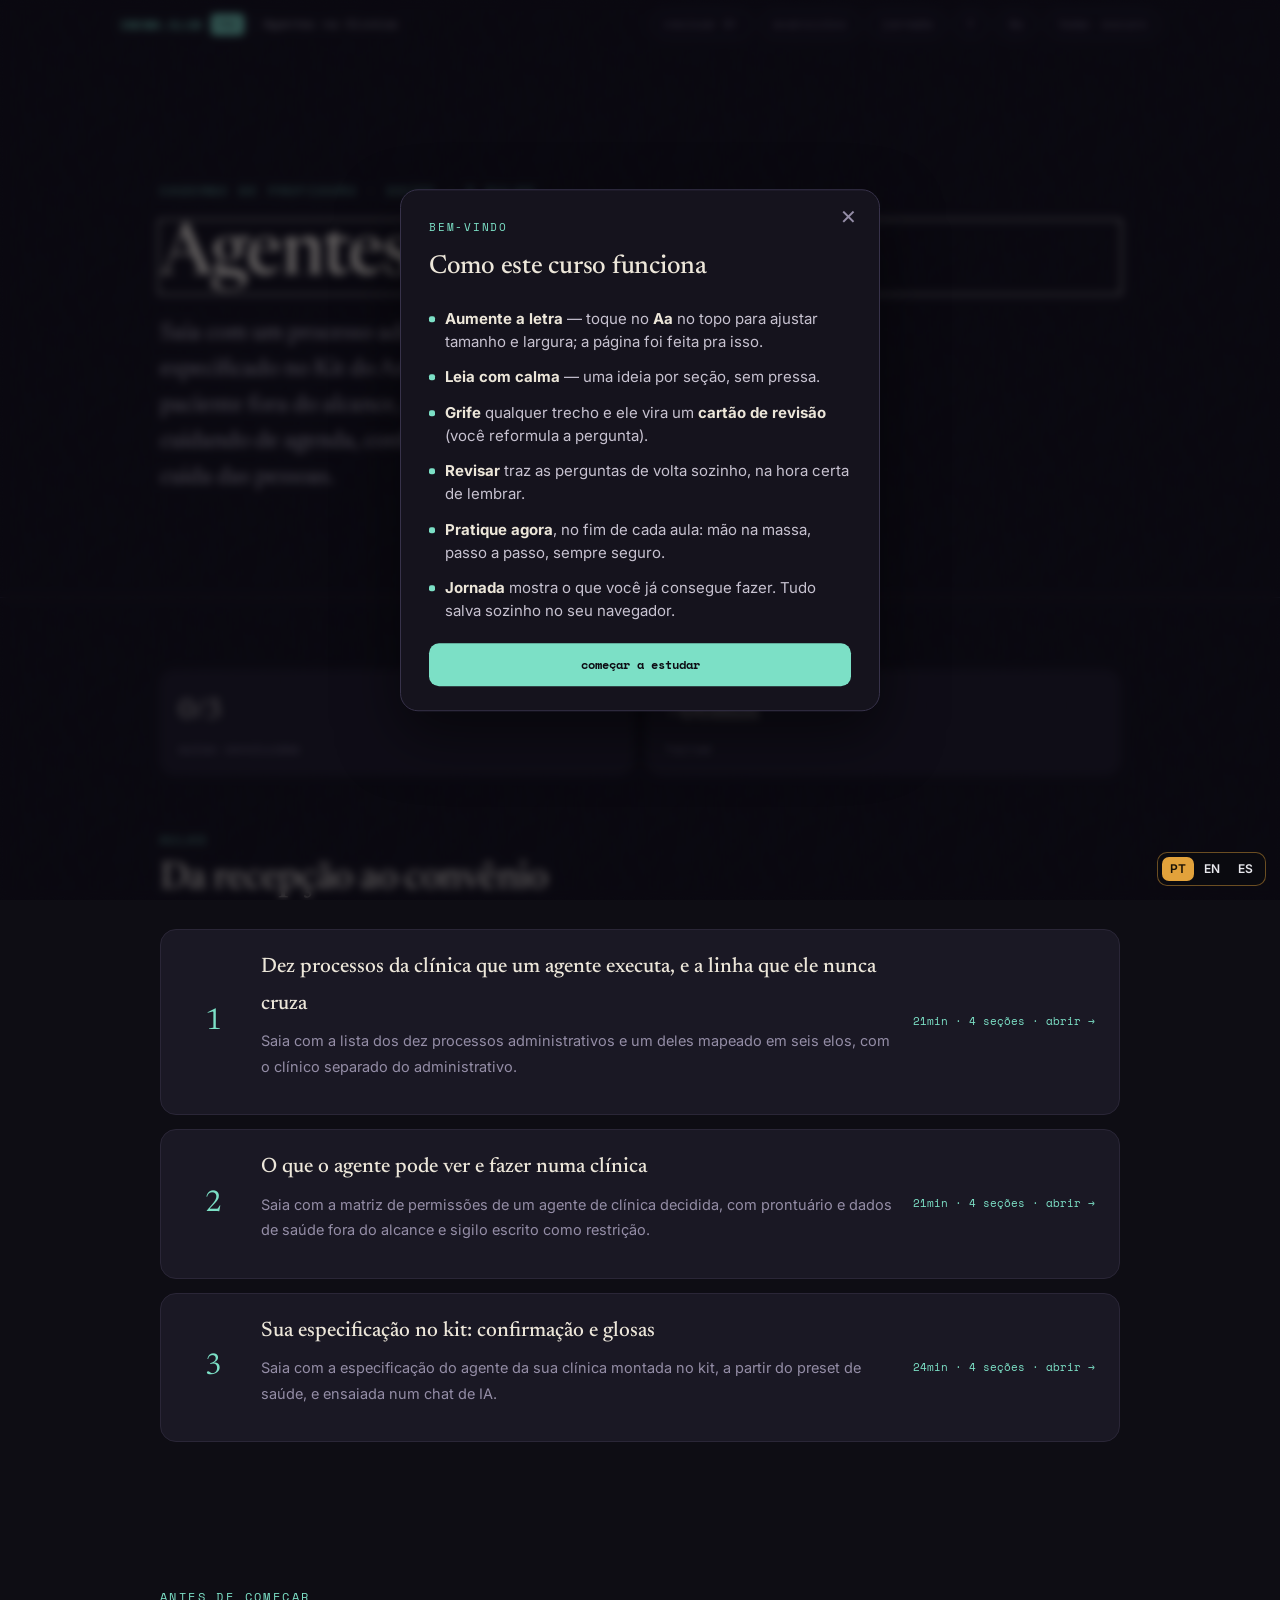
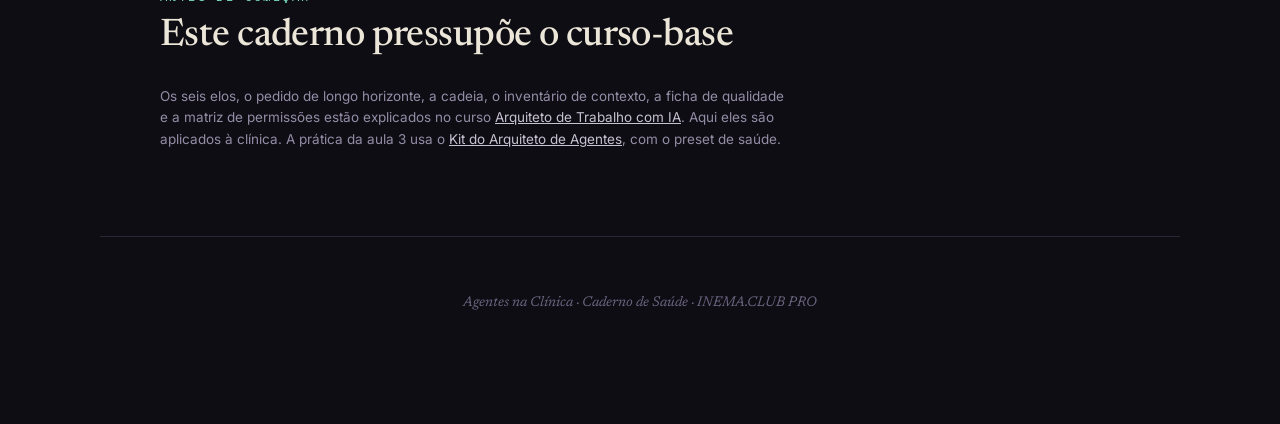
==== commit adce2dfc: "curso: versões EN e ES (Codex gpt-6-luna) Co-Authored-By: Claude Opus 5.5 (1M context) <noreply@anth" ====
--- a/curso.html
+++ b/curso.html
@@ -1,14 +1,15 @@
-<!doctype html>
-<html lang="pt-BR" data-theme="dark">
+<!DOCTYPE html>
+
+<html data-theme="dark" lang="pt-BR">
 <head>
-<meta charset="utf-8">
-<meta name="viewport" content="width=device-width, initial-scale=1">
-<meta name="curso" content="arquiteto-agentes-saude-v5">
+<meta charset="utf-8"/>
+<meta content="width=device-width, initial-scale=1" name="viewport"/>
+<meta content="arquiteto-agentes-saude-v5" name="curso"/>
 <title>Agentes na Clínica · Caderno de Saúde · INEMA.CLUB PRO</title>
-<link rel="preconnect" href="https://fonts.googleapis.com">
-<link rel="preconnect" href="https://fonts.gstatic.com" crossorigin>
-<link href="https://fonts.googleapis.com/css2?family=Newsreader:ital,opsz,wght@0,6..72,400;0,6..72,500;0,6..72,600;1,6..72,400;1,6..72,500&family=Inter:wght@400;500;600;700&family=Space+Mono:wght@400;700&display=swap" rel="stylesheet">
-<link rel="stylesheet" href="assets/aula.css">
+<link href="https://fonts.googleapis.com" rel="preconnect"/>
+<link crossorigin="" href="https://fonts.gstatic.com" rel="preconnect"/>
+<link href="https://fonts.googleapis.com/css2?family=Newsreader:ital,opsz,wght@0,6..72,400;0,6..72,500;0,6..72,600;1,6..72,400;1,6..72,500&amp;family=Inter:wght@400;500;600;700&amp;family=Space+Mono:wght@400;700&amp;display=swap" rel="stylesheet"/>
+<link href="assets/aula.css" rel="stylesheet"/>
 <script>(function(){try{var m=document.querySelector('meta[name=curso]');var CK=(m&&m.content)||'v5:curso';var s=JSON.parse(localStorage.getItem(CK));if(s&&s.prefs&&s.prefs.theme)document.documentElement.setAttribute('data-theme',s.prefs.theme);}catch(e){}})();</script>
 <!--
   PROTOCOLO DE DESCOBERTA (formato-curso-v5, Passo 0 — INFERIDO a partir do curso-base pffia e do pedido "cadernos por profissão", 2026-09-07; sujeito a correção do usuário):
@@ -49,247 +50,235 @@
   #v-trilha .fontes a{color:var(--ink-soft)}
   @media(max-width:720px){#v-trilha .au{grid-template-columns:44px 1fr}#v-trilha .au .meta{grid-column:2;text-align:left}}
 </style>
-</head>
-<body>
+<link href="https://inematds.github.io/arquiteto-agentes-saude/curso.html" hreflang="pt-BR" rel="alternate"/><link href="https://inematds.github.io/arquiteto-agentes-saude/en/curso.html" hreflang="en" rel="alternate"/><link href="https://inematds.github.io/arquiteto-agentes-saude/es/curso.html" hreflang="es" rel="alternate"/></head>
+<body><div class="inema-lang" style="position:fixed;right:14px;bottom:14px;z-index:9999;display:flex;gap:2px;padding:4px;border-radius:10px;background:rgba(12,12,16,.82);border:1px solid rgba(226,162,59,.45);font:600 12px/1 Sora,Inter,system-ui,sans-serif;backdrop-filter:blur(8px)" translate="no"><a href="./curso.html" hreflang="pt-BR" style="padding:6px 8px;border-radius:7px;text-decoration:none;color:#1a1206;background:#E2A23B">PT</a><a href="en/curso.html" hreflang="en" style="padding:6px 8px;border-radius:7px;text-decoration:none;color:#e9e9ee">EN</a><a href="es/curso.html" hreflang="es" style="padding:6px 8px;border-radius:7px;text-decoration:none;color:#e9e9ee">ES</a></div>
 <div class="bar"><div class="bar-inner">
-  <span class="brand"><a class="mark" href="https://inema.club" target="_blank" rel="noopener">INEMA.CLUB</a><a class="pro" href="https://inema.pro" target="_blank" rel="noopener">PRO</a><a class="course" href="landing.html">Agentes na Clínica</a></span>
-  <a class="back" href="#trilha" style="display:none">← trilha</a>
-  <button id="pill" class="pill" style="display:none">0 lido</button>
-  <button id="revbtn">revisar <span id="revn">0</span></button>
-  <button id="exbtn">exercícios</button>
-  <button id="jorbtn">jornada</button>
-  <button id="helpbtn" aria-label="Como funciona">?</button>
-  <button id="prefsbtn" aria-label="Preferências de leitura">Aa</button>
-  <button id="themebtn">tema: escuro</button>
+<span class="brand"><a class="mark" href="https://inema.club" rel="noopener" target="_blank">INEMA.CLUB</a><a class="pro" href="https://inema.pro" rel="noopener" target="_blank">PRO</a><a class="course" href="landing.html">Agentes na Clínica</a></span>
+<a class="back" href="#trilha" style="display:none">← trilha</a>
+<button class="pill" id="pill" style="display:none">0 lido</button>
+<button id="revbtn">revisar <span id="revn">0</span></button>
+<button id="exbtn">exercícios</button>
+<button id="jorbtn">jornada</button>
+<button aria-label="Como funciona" id="helpbtn">?</button>
+<button aria-label="Preferências de leitura" id="prefsbtn">Aa</button>
+<button id="themebtn">tema: escuro</button>
 </div></div>
-
 <section class="view" id="v-trilha">
-  <header class="t-hero"><div class="wrap">
-    <p class="kicker">Caderno de profissão · Saúde · 3 aulas</p>
-    <h1>Agentes na <em>clínica</em></h1>
-    <p class="lead">Saia com um processo administrativo da sua clínica especificado no Kit do Arquiteto de Agentes: dados de paciente fora do alcance, sigilo como restrição fixa, e o agente cuidando de agenda, confirmação e glosas enquanto a equipe cuida das pessoas.</p>
-  </div></header>
-  <section><div class="wrap">
-    <div class="statcards"></div>
-    <p class="eyebrow">Aulas</p>
-    <h2>Da recepção ao convênio</h2>
-    <div class="aulas">
-      <a class="au on" data-aula="1" href="#aula-1">
-        <div class="num">1</div>
-        <div><h3>Dez processos da clínica que um agente executa, e a linha que ele nunca cruza</h3><p>Saia com a lista dos dez processos administrativos e um deles mapeado em seis elos, com o clínico separado do administrativo.</p><div class="prog"><i></i></div></div>
-        <div class="meta">21 min · abrir →</div>
-      </a>
-      <a class="au on" data-aula="2" href="#aula-2">
-        <div class="num">2</div>
-        <div><h3>O que o agente pode ver e fazer numa clínica</h3><p>Saia com a matriz de permissões de um agente de clínica decidida, com prontuário e dados de saúde fora do alcance e sigilo escrito como restrição.</p><div class="prog"><i></i></div></div>
-        <div class="meta">21 min · abrir →</div>
-      </a>
-      <a class="au on" data-aula="3" href="#aula-3">
-        <div class="num">3</div>
-        <div><h3>Sua especificação no kit: confirmação e glosas</h3><p>Saia com a especificação do agente da sua clínica montada no kit, a partir do preset de saúde, e ensaiada num chat de IA.</p><div class="prog"><i></i></div></div>
-        <div class="meta">24 min · abrir →</div>
-      </a>
-    </div>
-  </div></section>
-  <section><div class="wrap">
-    <p class="eyebrow">Antes de começar</p>
-    <h2>Este caderno pressupõe o curso-base</h2>
-    <p class="fontes">Os seis elos, o pedido de longo horizonte, a cadeia, o inventário de contexto, a ficha de qualidade e a matriz de permissões estão explicados no curso <a href="https://inematds.github.io/pffia/" target="_blank" rel="noopener">Arquiteto de Trabalho com IA</a>. Aqui eles são aplicados à clínica. A prática da aula 3 usa o <a href="https://inematds.github.io/kit-arquiteto-agentes/" target="_blank" rel="noopener">Kit do Arquiteto de Agentes</a>, com o preset de saúde.</p>
-  </div></section>
-  <footer><div class="wrap">Agentes na Clínica · Caderno de Saúde · INEMA.CLUB PRO</div></footer>
-</section>
-
+<header class="t-hero"><div class="wrap">
+<p class="kicker">Caderno de profissão · Saúde · 3 aulas</p>
+<h1>Agentes na <em>clínica</em></h1>
+<p class="lead">Saia com um processo administrativo da sua clínica especificado no Kit do Arquiteto de Agentes: dados de paciente fora do alcance, sigilo como restrição fixa, e o agente cuidando de agenda, confirmação e glosas enquanto a equipe cuida das pessoas.</p>
+</div></header>
+<section><div class="wrap">
+<div class="statcards"></div>
+<p class="eyebrow">Aulas</p>
+<h2>Da recepção ao convênio</h2>
+<div class="aulas">
+<a class="au on" data-aula="1" href="#aula-1">
+<div class="num">1</div>
+<div><h3>Dez processos da clínica que um agente executa, e a linha que ele nunca cruza</h3><p>Saia com a lista dos dez processos administrativos e um deles mapeado em seis elos, com o clínico separado do administrativo.</p><div class="prog"><i></i></div></div>
+<div class="meta">21 min · abrir →</div>
+</a>
+<a class="au on" data-aula="2" href="#aula-2">
+<div class="num">2</div>
+<div><h3>O que o agente pode ver e fazer numa clínica</h3><p>Saia com a matriz de permissões de um agente de clínica decidida, com prontuário e dados de saúde fora do alcance e sigilo escrito como restrição.</p><div class="prog"><i></i></div></div>
+<div class="meta">21 min · abrir →</div>
+</a>
+<a class="au on" data-aula="3" href="#aula-3">
+<div class="num">3</div>
+<div><h3>Sua especificação no kit: confirmação e glosas</h3><p>Saia com a especificação do agente da sua clínica montada no kit, a partir do preset de saúde, e ensaiada num chat de IA.</p><div class="prog"><i></i></div></div>
+<div class="meta">24 min · abrir →</div>
+</a>
+</div>
+</div></section>
+<section><div class="wrap">
+<p class="eyebrow">Antes de começar</p>
+<h2>Este caderno pressupõe o curso-base</h2>
+<p class="fontes">Os seis elos, o pedido de longo horizonte, a cadeia, o inventário de contexto, a ficha de qualidade e a matriz de permissões estão explicados no curso <a href="https://inematds.github.io/pffia/" rel="noopener" target="_blank">Arquiteto de Trabalho com IA</a>. Aqui eles são aplicados à clínica. A prática da aula 3 usa o <a href="https://inematds.github.io/kit-arquiteto-agentes/" rel="noopener" target="_blank">Kit do Arquiteto de Agentes</a>, com o preset de saúde.</p>
+</div></section>
+<footer><div class="wrap">Agentes na Clínica · Caderno de Saúde · INEMA.CLUB PRO</div></footer>
+</section>
 <!-- ===== AULA 1 · FUNDAMENTO ===== -->
-<section class="view" id="v-aula-1" data-aula="1" data-tempo="21min">
+<section class="view" data-aula="1" data-tempo="21min" id="v-aula-1">
 <header class="hero"><div class="hero-inner">
-  <div>
-    <p class="kicker">Caderno de Saúde · Aula 1</p>
-    <h1>Dez processos da clínica,<br><em>e a linha que o agente nunca cruza</em></h1>
-    <p class="promise">Ao fim desta aula você consegue listar os dez processos administrativos da sua clínica que um agente pode executar, separar em cada um o que é administrativo do que é clínico, e mapear um deles em seis elos.</p>
-    <p class="why">Numa clínica, a conversa sobre IA trava sempre no mesmo lugar: "e se ele errar com um paciente?". A trava é legítima e tem solução simples: o agente não chega perto de decisão clínica. Ele cuida do que hoje consome as recepcionistas e a gestora, ligações de confirmação, planilha de glosas, cobrança de particular, documentos administrativos. É aí que uma clínica de seis consultórios perde três horas por dia, e é aí que o redesenho começa.</p>
-    <p class="cue"><span class="arw">↓</span> role para estudar</p>
-  </div>
-  <!-- herofig · METÁFORA-DO-MUNDO-REAL: o balcão de recepção de uma clínica, com a porta do consultório fechada ao fundo — a linha entre o administrativo e o clínico -->
-  <div class="herofig"><svg viewBox="0 0 300 240" fill="none" aria-hidden="true">
-    <rect x="20" y="30" width="260" height="180" rx="6" fill="#1a1824" stroke="#948DA6" stroke-width="2"/>
-    <rect x="190" y="50" width="60" height="120" rx="3" fill="#221f2e" stroke="#948DA6" stroke-width="2"/>
-    <circle cx="240" cy="112" r="3" fill="#F2B45C"/>
-    <rect x="200" y="60" width="40" height="14" rx="2" fill="#F2B45C" opacity=".9"/>
-    <path d="M206 67 h28" stroke="#0E0D14" stroke-width="2" opacity=".5"/>
-    <rect x="30" y="140" width="140" height="60" rx="6" fill="#221f2e" stroke="#7CE0C6" stroke-width="2"/>
-    <rect x="30" y="140" width="140" height="8" rx="3" fill="#7CE0C6" opacity=".6"/>
-    <rect x="44" y="118" width="40" height="26" rx="3" fill="#ECE6D9" opacity=".85"/>
-    <path d="M50 126 h28 M50 132 h20 M50 138 h24" stroke="#0E0D14" stroke-width="2" opacity=".5"/>
-    <rect x="96" y="116" width="30" height="22" rx="4" fill="#1a1824" stroke="#948DA6" stroke-width="2"/>
-    <path d="M104 127 h14" stroke="#7CE0C6" stroke-width="2"/>
-    <circle cx="140" cy="106" r="12" fill="#948DA6"/><path d="M128 120 q12 -8 24 0 v20 h-24z" fill="#948DA6"/>
-    <path d="M178 40 v170" stroke="#F2B45C" stroke-width="2" stroke-dasharray="6 5"/>
-    <circle cx="70" cy="84" r="10" fill="#7CE0C6" opacity=".9"/><path d="M60 96 q10 -6 20 0 v14 h-20z" fill="#7CE0C6" opacity=".9"/>
-    <path d="M86 90 h18" stroke="#7CE0C6" stroke-width="2"/>
-  </svg></div>
+<div>
+<p class="kicker">Caderno de Saúde · Aula 1</p>
+<h1>Dez processos da clínica,<br/><em>e a linha que o agente nunca cruza</em></h1>
+<p class="promise">Ao fim desta aula você consegue listar os dez processos administrativos da sua clínica que um agente pode executar, separar em cada um o que é administrativo do que é clínico, e mapear um deles em seis elos.</p>
+<p class="why">Numa clínica, a conversa sobre IA trava sempre no mesmo lugar: "e se ele errar com um paciente?". A trava é legítima e tem solução simples: o agente não chega perto de decisão clínica. Ele cuida do que hoje consome as recepcionistas e a gestora, ligações de confirmação, planilha de glosas, cobrança de particular, documentos administrativos. É aí que uma clínica de seis consultórios perde três horas por dia, e é aí que o redesenho começa.</p>
+<p class="cue"><span class="arw">↓</span> role para estudar</p>
+</div>
+<!-- herofig · METÁFORA-DO-MUNDO-REAL: o balcão de recepção de uma clínica, com a porta do consultório fechada ao fundo — a linha entre o administrativo e o clínico -->
+<div class="herofig"><svg aria-hidden="true" fill="none" viewbox="0 0 300 240">
+<rect fill="#1a1824" height="180" rx="6" stroke="#948DA6" stroke-width="2" width="260" x="20" y="30"></rect>
+<rect fill="#221f2e" height="120" rx="3" stroke="#948DA6" stroke-width="2" width="60" x="190" y="50"></rect>
+<circle cx="240" cy="112" fill="#F2B45C" r="3"></circle>
+<rect fill="#F2B45C" height="14" opacity=".9" rx="2" width="40" x="200" y="60"></rect>
+<path d="M206 67 h28" opacity=".5" stroke="#0E0D14" stroke-width="2"></path>
+<rect fill="#221f2e" height="60" rx="6" stroke="#7CE0C6" stroke-width="2" width="140" x="30" y="140"></rect>
+<rect fill="#7CE0C6" height="8" opacity=".6" rx="3" width="140" x="30" y="140"></rect>
+<rect fill="#ECE6D9" height="26" opacity=".85" rx="3" width="40" x="44" y="118"></rect>
+<path d="M50 126 h28 M50 132 h20 M50 138 h24" opacity=".5" stroke="#0E0D14" stroke-width="2"></path>
+<rect fill="#1a1824" height="22" rx="4" stroke="#948DA6" stroke-width="2" width="30" x="96" y="116"></rect>
+<path d="M104 127 h14" stroke="#7CE0C6" stroke-width="2"></path>
+<circle cx="140" cy="106" fill="#948DA6" r="12"></circle><path d="M128 120 q12 -8 24 0 v20 h-24z" fill="#948DA6"></path>
+<path d="M178 40 v170" stroke="#F2B45C" stroke-dasharray="6 5" stroke-width="2"></path>
+<circle cx="70" cy="84" fill="#7CE0C6" opacity=".9" r="10"></circle><path d="M60 96 q10 -6 20 0 v14 h-20z" fill="#7CE0C6" opacity=".9"></path>
+<path d="M86 90 h18" stroke="#7CE0C6" stroke-width="2"></path>
+</svg></div>
 </div></header>
-
 <div class="layout">
-  <div class="col">
-    <section class="step" data-fig="1" data-kind="fundamento">
-      <h2><span class="n">01</span> Administrativo e clínico são dois mundos, e o agente mora num só</h2>
-      <p>A regra que organiza este caderno inteiro cabe numa frase: o agente executa trabalho <b>administrativo</b> e nunca toca em trabalho <b>clínico</b>. Administrativo é tudo que aconteceria igual se a clínica fosse uma loja: agendar, confirmar, cobrar, faturar, arquivar, responder onde fica o estacionamento. Clínico é tudo que depende de formação em saúde: diagnóstico, conduta, prescrição, orientação sobre sintoma, leitura de exame.</p>
-      <p>O teste para separar é simples: uma recepcionista bem treinada poderia fazer isso sem perguntar a um profissional de saúde? Se sim, é administrativo e pode ir para um agente. Se ela precisaria perguntar, é clínico e fica fora, sem exceção, nem "só um resumo". Isso não é limitação da tecnologia. É a mesma linha que a clínica já traça entre a recepção e o consultório.</p>
-      <!-- ex-prof --><p>Renata, gestora administrativa de uma clínica médica com seis consultórios, listou o que a recepção faz num dia: 90 ligações de confirmação, 40 mensagens de "que horas é minha consulta?", 12 encaixes, a planilha de glosas do convênio, três atestados de comparecimento. Tudo administrativo. As duas perguntas que a recepção passa para a enfermagem por dia, "posso tomar o remédio antes do exame?", são clínicas, e continuam com a enfermagem.</p>
-      <div class="quiz" data-answer="b">
-        <p class="qk">Teste-se</p><p class="q">Um paciente manda mensagem: "estou com dor de cabeça, posso adiantar a consulta?". Que parte disso um agente da clínica pode tratar?</p>
-        <button class="opt" data-k="a" data-fb="Não. Responder sobre a dor, mesmo que 'tome água e descanse', é orientação sobre sintoma: clínico. Fica fora do agente sem exceção.">responder que dor de cabeça não é urgência e manter o horário</button>
-        <button class="opt" data-k="b" data-fb="Isso. Verificar vaga e oferecer horário é administrativo, uma recepcionista faz sem perguntar. O sintoma é clínico: o agente não comenta, e encaminha para a equipe se a regra da clínica mandar.">verificar se há vaga antes e oferecer o horário, sem comentar o sintoma</button>
-        <button class="opt" data-k="c" data-fb="Perto. A mensagem tem uma parte administrativa (adiantar) que o agente pode tratar. Passar tudo para a enfermagem desperdiça a recepção digital.">encaminhar a mensagem inteira para a enfermagem</button>
-        <p class="qfb"></p>
-      </div>
-      <div class="mobfig" data-mobfig="1"></div>
-      <button class="readbtn" data-read="s1">marcar como lido</button>
-    </section>
-
-    <section class="step" data-fig="2" data-kind="fundamento">
-      <h2><span class="n">02</span> Os dez processos administrativos de quase toda clínica</h2>
-      <p>O curso-base pede dez processos críticos em vez de dezenas de chatbots. Numa clínica ou consultório, os dez costumam ser estes: <b>agenda e confirmação</b> de consultas; <b>lista de espera</b> e encaixes; <b>glosas</b> de convênio (as guias que o convênio devolve sem pagar); <b>faturamento</b> ao convênio; <b>cobrança</b> de particulares e planos de tratamento; <b>documentos administrativos</b> (atestado de comparecimento, declaração, recibo); <b>onboarding</b> de paciente novo (cadastro, termo, orientações de chegada); <b>estoque</b> de insumos; <b>repasse</b> aos profissionais; e <b>pesquisa de satisfação</b> pós-consulta.</p>
-      <p>Repare que nenhum dos dez exige formação em saúde, e que todos eles hoje consomem gente que também atende paciente no balcão. Escolha o primeiro pelo critério do curso-base: o que se repete todo dia, envolve mais de uma pessoa e, quando falha, custa dinheiro ou paciente. Na maioria das clínicas, isso aponta para confirmação ou para glosas.</p>
-      <!-- ex-prof --><p>Patrícia, gestora de um consultório odontológico com três dentistas, achou que o problema dela era outro: planos de tratamento apresentados e nunca fechados. É o processo cinco da lista, cobrança de planos. Quarenta planos por mês, doze fechados, e ninguém tinha tempo de retomar os outros 28. Um agente que retoma com mensagem padrão e agenda a conversa com a dentista é administrativo do começo ao fim.</p>
-      <div class="qbefore-after">
-        <div class="qba-col qba-before"><p class="qba-lbl">Antes</p><p class="qba-txt">Duas recepcionistas passam a tarde ligando para confirmar os 90 pacientes do dia seguinte. Um terço não atende. O balcão fica sem ninguém em vários momentos, e a taxa de falta é de 18%.</p></div>
-        <div class="qba-col qba-depois"><p class="qba-lbl">Depois</p><p class="qba-txt">O agente manda a mensagem padrão às 17h, lê as respostas, registra o status na agenda e às 8h entrega a lista: confirmados, sem resposta, cancelados. A recepção liga só para os 15 sem resposta.</p></div>
-        <div class="qba-saldo"><b>Saldo:</b> de 90 ligações para 15, o balcão sempre ocupado, e a taxa de falta caiu para 9% em dois meses, porque quem cancela avisa cedo e a vaga vai para a lista de espera.</div>
-      </div>
-      <div class="mobfig" data-mobfig="2"></div>
-      <button class="readbtn" data-read="s2">marcar como lido</button>
-    </section>
-
-    <section class="step" data-fig="3" data-kind="fundamento">
-      <h2><span class="n">03</span> Confirmação de consultas em seis elos</h2>
-      <p>Aplicando o mapa do curso-base ao processo mais comum. <b>Entrada</b>: às 17h, a agenda do dia seguinte sai do sistema da clínica. <b>Decisões de regra</b>: paciente não respondeu até as 20h? segunda mensagem. Menor de idade? mensagem só para o responsável cadastrado. <b>Decisão de julgamento</b>: liberar a vaga de quem não confirmou para a lista de espera? Fica com a gestora, porque depende de conhecer o paciente. <b>Ação</b>: enviar o texto padrão e registrar o status.</p>
-      <p><b>Verificação</b>: nome, data, horário e profissional batem com a agenda, e a mensagem não contém nada além do texto padrão. <b>Exceção</b>: paciente responde com pergunta ("pode remarcar?", "preciso levar exame?"). O agente não responde, separa para a recepção. <b>Resultado</b>: às 8h, a gestora sabe o status de cada consulta do dia. Repare no que ficou de fora: o motivo da consulta nunca entra na mensagem, e o agente nunca responde uma pergunta que não seja de agenda.</p>
-      <!-- ex-prof --><p>Na clínica de Renata, a exceção mais frequente era a pergunta "preciso vir em jejum?". É clínica: depende do exame. A regra escrita ficou: qualquer mensagem com pergunta que não seja sobre horário vai para a recepção, que decide se responde ou passa para a enfermagem. O agente nunca chega a ler o conteúdo além de identificar que é uma pergunta.</p>
-      <div class="mobfig" data-mobfig="3"></div>
-      <button class="readbtn" data-read="s3">marcar como lido</button>
-    </section>
-
-    <section class="step" data-fig="4" data-kind="fundamento">
-      <h2><span class="n">04</span> Glosas de convênio: o processo que ninguém quer e todo agente adora</h2>
-      <p><span class="gterm" tabindex="0" data-def="Guia de atendimento que o convênio devolve sem pagar, total ou parcialmente, alegando erro de código, falta de autorização ou divergência de valor.">Glosa</span> é a guia que o convênio devolve sem pagar. O motivo mais comum é código de procedimento divergente da tabela do convênio, e o recurso é um texto padrão que cita guia, código correto e valor. É trabalho repetitivo, chato, com regra clara e prazo curto, ou seja, o processo ideal para um agente. <b>Entrada</b>: o demonstrativo semanal do convênio. <b>Decisão de regra</b>: glosa por código? preparar recurso. Por falta de autorização prévia? separar para a gestora.</p>
-      <p><b>Ação</b>: cruzar a guia com a tabela do convênio e escrever o recurso no modelo. <b>Verificação</b>: guia, código e valor batem. <b>Exceção</b>: glosa acima de 2 mil reais ou repetida no mesmo paciente, que pode indicar problema no cadastro, sobe para a gestora. <b>Resultado</b>: os recursos prontos para a gestora revisar e assinar. O agente nunca envia ao convênio: enviar é ação externa, e a assinatura é dela.</p>
-      <!-- ex-prof --><p>Patrícia, no consultório odontológico, tem glosa por outro motivo: radiografia cobrada sem o laudo anexado. Também é regra: glosa por documento faltante? anexar o documento do prontuário administrativo e recorrer. Mas o laudo é dado de saúde. A solução foi o agente listar quais guias precisam de laudo e a assistente anexar. O agente prepara, a pessoa toca no dado sensível.</p>
-      <div class="qanchor"><p>O agente da clínica nunca sabe por que o paciente veio. Ele sabe quando, com quem, e se confirmou.</p></div>
-      <div class="mobfig" data-mobfig="4"></div>
-      <button class="readbtn" data-read="s4">marcar como lido</button>
-    </section>
-
-    <section class="practice" data-practice="p1" data-mode="tarefa">
-      <p class="pk">Pratique agora <span class="pcount">0/4 feito</span></p>
-      <h3 class="ph">Escolha o processo da sua clínica e trace a linha</h3>
-      <p class="pgoal">Em cerca de 12 minutos, listar os dez processos administrativos da sua clínica, escolher um e mapeá-lo em seis elos, marcando explicitamente onde a linha clínica passa.</p>
-      <p class="psafe">É papel ou planilha sua, sem nome de paciente nenhum: você escreve processos, não casos. Nada muda na clínica. Se um processo parecer administrativo e clínico ao mesmo tempo, escreva os dois lados e siga: separar é justamente o exercício.</p>
-      <ol class="psteps">
-        <li><label><input type="checkbox" data-ptask="1"> Copie a lista dos dez processos do passo 02 e ajuste à sua clínica: risque o que não existe, acrescente o que falta (ex.: agendamento de exames, controle de retornos). Ao lado de cada um, quem faz hoje e quanto tempo por dia.</label></li>
-        <li><label><input type="checkbox" data-ptask="2"> Para cada processo, aplique o teste: uma recepcionista bem treinada faria sem perguntar a um profissional de saúde? Marque A (administrativo) ou C (clínico). Se algum ficou C, ele sai da lista do agente.</label></li>
-        <li><label><input type="checkbox" data-ptask="3"> Escolha um processo A pelo critério: repete todo dia, mais de uma pessoa, erro custa dinheiro ou paciente. Escreva o resultado dele em uma frase dizendo o que a gestora passa a saber ou ter.</label></li>
-        <li><label><input type="checkbox" data-ptask="4"> Mapeie os seis elos (entrada, decisões com R ou J, ações com verificação, exceções com quem decide, resultado). Ficou pronto quando pelo menos uma exceção é "paciente faz pergunta que não é de agenda → pessoa decide", e nenhuma ação toca em motivo de consulta, exame ou prontuário.</label></li>
-      </ol>
-      <p class="pdone">Você acabou de fazer o que trava a maioria das clínicas: separar com critério o que um agente pode executar do que só a equipe de saúde toca. Esse mapa entra no kit na aula 3.</p>
-    </section>
-  </div>
-
-  <aside class="rail"><div class="railsticky">
-    <div class="figstage">
-      <div class="fig on" data-fig="1" data-cap="<b>Fig.</b> o teste da recepcionista. Toda tarefa entra por cima; se uma recepcionista treinada faz sem perguntar a um profissional de saúde, cai na caixa verde (administrativo, pode ir para o agente); se precisaria perguntar, sai pela lateral vermelha (clínico, fora do agente, sem exceção)."><svg viewBox="0 0 220 200" fill="none" aria-hidden="true">
-        <rect x="70" y="12" width="80" height="22" rx="4" stroke="#948DA6" stroke-width="1.5"/><text x="88" y="27" font-family="monospace" font-size="8.5" fill="#ECE6D9">tarefa</text>
-        <path d="M110 34 v16" stroke="#948DA6" stroke-width="1.5"/>
-        <polygon points="110,50 170,86 110,122 50,86" stroke="#7CE0C6" stroke-width="1.5" fill="#221f2e"/>
-        <text x="70" y="82" font-family="monospace" font-size="7" fill="#ECE6D9">recepcionista faz</text><text x="72" y="94" font-family="monospace" font-size="7" fill="#ECE6D9">sem perguntar?</text>
-        <path d="M110 122 v20" stroke="#7CE0C6" stroke-width="1.5"/><text x="116" y="136" font-family="monospace" font-size="7.5" fill="#7CE0C6">sim</text>
-        <rect x="50" y="142" width="120" height="30" rx="6" fill="#221f2e" stroke="#7CE0C6" stroke-width="2"/><text x="58" y="161" font-family="monospace" font-size="8" fill="#7CE0C6">administrativo → agente</text>
-        <path d="M170 86 h24" stroke="#E0736F" stroke-width="1.5"/><text x="172" y="80" font-family="monospace" font-size="7.5" fill="#E0736F">não</text>
-        <rect x="194" y="70" width="22" height="32" rx="4" stroke="#E0736F" stroke-width="1.5" stroke-dasharray="3 3"/><text x="197" y="90" font-family="monospace" font-size="7" fill="#E0736F">clín.</text>
-        <text x="30" y="190" font-family="monospace" font-size="7.5" fill="#6C6580">a mesma linha entre recepção e consultório</text>
-      </svg></div>
-      <div class="fig" data-fig="2" data-cap="<b>Fig.</b> os dez processos administrativos como dez caixas em duas colunas. Nenhuma toca a faixa vermelha do consultório. Confirmação e glosas (verde) são onde a maioria das clínicas começa: repetem todo dia e custam dinheiro quando falham."><svg viewBox="0 0 220 200" fill="none" aria-hidden="true">
-        <g font-family="monospace" font-size="6.5" fill="#ECE6D9">
-          <rect x="12" y="14" width="88" height="16" rx="3" fill="#7CE0C6" opacity=".85"/><text x="16" y="25" fill="#0E0D14">confirmação</text>
-          <rect x="12" y="34" width="88" height="16" rx="3" stroke="#948DA6" stroke-width="1"/><text x="16" y="45">lista de espera</text>
-          <rect x="12" y="54" width="88" height="16" rx="3" fill="#7CE0C6" opacity=".85"/><text x="16" y="65" fill="#0E0D14">glosas</text>
-          <rect x="12" y="74" width="88" height="16" rx="3" stroke="#948DA6" stroke-width="1"/><text x="16" y="85">faturamento</text>
-          <rect x="12" y="94" width="88" height="16" rx="3" stroke="#948DA6" stroke-width="1"/><text x="16" y="105">cobrança/planos</text>
-          <rect x="108" y="14" width="88" height="16" rx="3" stroke="#948DA6" stroke-width="1"/><text x="112" y="25">documentos adm.</text>
-          <rect x="108" y="34" width="88" height="16" rx="3" stroke="#948DA6" stroke-width="1"/><text x="112" y="45">onboarding</text>
-          <rect x="108" y="54" width="88" height="16" rx="3" stroke="#948DA6" stroke-width="1"/><text x="112" y="65">estoque</text>
-          <rect x="108" y="74" width="88" height="16" rx="3" stroke="#948DA6" stroke-width="1"/><text x="112" y="85">repasse</text>
-          <rect x="108" y="94" width="88" height="16" rx="3" stroke="#948DA6" stroke-width="1"/><text x="112" y="105">satisfação</text>
-        </g>
-        <rect x="12" y="130" width="184" height="30" rx="4" fill="#E0736F" opacity=".18" stroke="#E0736F" stroke-width="1.2" stroke-dasharray="4 3"/>
-        <text x="30" y="149" font-family="monospace" font-size="8" fill="#E0736F">consultório: diagnóstico, conduta, exame</text>
-        <text x="12" y="184" font-family="monospace" font-size="7.5" fill="#6C6580">verde = onde começar; vermelho = nunca</text>
-      </svg></div>
-      <div class="fig" data-fig="3" data-cap="<b>Fig.</b> a confirmação em seis elos. A agenda entra às 17h; a mensagem padrão sai; a verificação confere nome, data, horário e profissional; qualquer resposta com pergunta (âmbar) vai para a recepção; às 8h o resultado é a lista de status. O motivo da consulta (vermelho) nunca entra no fluxo."><svg viewBox="0 0 220 200" fill="none" aria-hidden="true">
-        <rect x="12" y="16" width="70" height="20" rx="4" stroke="#948DA6" stroke-width="1.5"/><text x="18" y="30" font-family="monospace" font-size="7.5" fill="#ECE6D9">agenda 17h</text>
-        <path d="M82 26 h14" stroke="#948DA6" stroke-width="1.2"/>
-        <rect x="96" y="16" width="70" height="20" rx="4" stroke="#948DA6" stroke-width="1.5"/><text x="102" y="30" font-family="monospace" font-size="7.5" fill="#ECE6D9">msg padrão</text>
-        <path d="M131 36 v14" stroke="#948DA6" stroke-width="1.2"/>
-        <rect x="96" y="50" width="70" height="20" rx="4" stroke="#7CE0C6" stroke-width="1.5"/><text x="100" y="64" font-family="monospace" font-size="7" fill="#7CE0C6">confere 4 campos</text>
-        <path d="M131 70 v14" stroke="#948DA6" stroke-width="1.2"/>
-        <rect x="96" y="84" width="70" height="20" rx="4" stroke="#948DA6" stroke-width="1.5"/><text x="104" y="98" font-family="monospace" font-size="7.5" fill="#ECE6D9">lê resposta</text>
-        <path d="M166 94 h20" stroke="#F2B45C" stroke-width="1.2"/>
-        <rect x="186" y="84" width="28" height="20" rx="4" stroke="#F2B45C" stroke-width="1.5"/><text x="189" y="98" font-family="monospace" font-size="6.5" fill="#F2B45C">perg.</text>
-        <path d="M200 104 v14" stroke="#F2B45C" stroke-width="1.2"/><circle cx="200" cy="126" r="8" stroke="#F2B45C" stroke-width="1.5"/><text x="196" y="130" font-family="monospace" font-size="8" fill="#F2B45C">H</text>
-        <path d="M131 104 v14" stroke="#948DA6" stroke-width="1.2"/>
-        <rect x="96" y="118" width="70" height="20" rx="4" stroke="#948DA6" stroke-width="1.5"/><text x="100" y="132" font-family="monospace" font-size="7" fill="#ECE6D9">registra status</text>
-        <path d="M131 138 v14" stroke="#7CE0C6" stroke-width="1.2"/>
-        <rect x="80" y="152" width="102" height="22" rx="5" fill="#221f2e" stroke="#7CE0C6" stroke-width="1.5"/><text x="86" y="167" font-family="monospace" font-size="7.5" fill="#7CE0C6">8h: lista de status</text>
-        <rect x="12" y="60" width="66" height="28" rx="4" stroke="#E0736F" stroke-width="1.2" stroke-dasharray="3 3"/><text x="16" y="72" font-family="monospace" font-size="6.5" fill="#E0736F">motivo da</text><text x="16" y="82" font-family="monospace" font-size="6.5" fill="#E0736F">consulta</text>
-        <path d="M78 74 h10" stroke="#E0736F" stroke-width="1.2"/><path d="M84 68 l8 12 M92 68 l-8 12" stroke="#E0736F" stroke-width="1.5"/>
-        <text x="12" y="192" font-family="monospace" font-size="7.5" fill="#6C6580">pergunta que não é de agenda → pessoa</text>
-      </svg></div>
-      <div class="fig" data-fig="4" data-cap="<b>Fig.</b> a glosa em seis elos. O demonstrativo do convênio entra; por código divergente, o agente cruza com a tabela e escreve o recurso; por autorização prévia, valor alto ou repetição (âmbar), separa para a gestora. O recurso pronto espera a assinatura dela. Enviar ao convênio nunca é do agente."><svg viewBox="0 0 220 200" fill="none" aria-hidden="true">
-        <rect x="12" y="14" width="90" height="20" rx="4" stroke="#948DA6" stroke-width="1.5"/><text x="18" y="28" font-family="monospace" font-size="7" fill="#ECE6D9">demonstrativo</text>
-        <path d="M57 34 v14" stroke="#948DA6" stroke-width="1.2"/>
-        <polygon points="57,48 100,70 57,92 14,70" stroke="#948DA6" stroke-width="1.2" fill="#221f2e"/><text x="36" y="73" font-family="monospace" font-size="6.5" fill="#ECE6D9">motivo?</text>
-        <path d="M57 92 v16" stroke="#7CE0C6" stroke-width="1.2"/><text x="60" y="104" font-family="monospace" font-size="6.5" fill="#7CE0C6">código</text>
-        <rect x="12" y="108" width="90" height="20" rx="4" stroke="#7CE0C6" stroke-width="1.5"/><text x="16" y="122" font-family="monospace" font-size="6.5" fill="#ECE6D9">cruza com tabela</text>
-        <path d="M57 128 v12" stroke="#7CE0C6" stroke-width="1.2"/>
-        <rect x="12" y="140" width="90" height="20" rx="4" stroke="#7CE0C6" stroke-width="1.5"/><text x="16" y="154" font-family="monospace" font-size="6.5" fill="#ECE6D9">escreve recurso</text>
-        <path d="M57 160 v12" stroke="#7CE0C6" stroke-width="1.2"/>
-        <rect x="12" y="172" width="90" height="20" rx="4" fill="#221f2e" stroke="#7CE0C6" stroke-width="1.5"/><text x="16" y="186" font-family="monospace" font-size="6.5" fill="#7CE0C6">pronto p/ assinar</text>
-        <path d="M100 70 h24" stroke="#F2B45C" stroke-width="1.2"/>
-        <rect x="124" y="52" width="84" height="36" rx="4" stroke="#F2B45C" stroke-width="1.5"/><text x="130" y="66" font-family="monospace" font-size="6.5" fill="#F2B45C">autorização ·</text><text x="130" y="78" font-family="monospace" font-size="6.5" fill="#F2B45C">> 2 mil · repetida</text>
-        <path d="M166 88 v14" stroke="#F2B45C" stroke-width="1.2"/><circle cx="166" cy="112" r="9" stroke="#F2B45C" stroke-width="1.5"/><text x="162" y="116" font-family="monospace" font-size="8" fill="#F2B45C">H</text>
-        <rect x="124" y="140" width="84" height="22" rx="4" stroke="#E0736F" stroke-width="1.2" stroke-dasharray="3 3"/><text x="132" y="155" font-family="monospace" font-size="6.5" fill="#E0736F">enviar ao convênio</text>
-        <text x="124" y="180" font-family="monospace" font-size="7" fill="#6C6580">só a gestora</text>
-      </svg></div>
-    </div>
-    <p class="railcap"></p>
-    <div class="steps-ind"></div>
-    <p class="sidenote">Grife qualquer trecho para virar um cartão de revisão.</p>
-  </div></aside>
-</div>
-
+<div class="col">
+<section class="step" data-fig="1" data-kind="fundamento">
+<h2><span class="n">01</span> Administrativo e clínico são dois mundos, e o agente mora num só</h2>
+<p>A regra que organiza este caderno inteiro cabe numa frase: o agente executa trabalho <b>administrativo</b> e nunca toca em trabalho <b>clínico</b>. Administrativo é tudo que aconteceria igual se a clínica fosse uma loja: agendar, confirmar, cobrar, faturar, arquivar, responder onde fica o estacionamento. Clínico é tudo que depende de formação em saúde: diagnóstico, conduta, prescrição, orientação sobre sintoma, leitura de exame.</p>
+<p>O teste para separar é simples: uma recepcionista bem treinada poderia fazer isso sem perguntar a um profissional de saúde? Se sim, é administrativo e pode ir para um agente. Se ela precisaria perguntar, é clínico e fica fora, sem exceção, nem "só um resumo". Isso não é limitação da tecnologia. É a mesma linha que a clínica já traça entre a recepção e o consultório.</p>
+<!-- ex-prof --><p>Renata, gestora administrativa de uma clínica médica com seis consultórios, listou o que a recepção faz num dia: 90 ligações de confirmação, 40 mensagens de "que horas é minha consulta?", 12 encaixes, a planilha de glosas do convênio, três atestados de comparecimento. Tudo administrativo. As duas perguntas que a recepção passa para a enfermagem por dia, "posso tomar o remédio antes do exame?", são clínicas, e continuam com a enfermagem.</p>
+<div class="quiz" data-answer="b">
+<p class="qk">Teste-se</p><p class="q">Um paciente manda mensagem: "estou com dor de cabeça, posso adiantar a consulta?". Que parte disso um agente da clínica pode tratar?</p>
+<button class="opt" data-fb="Não. Responder sobre a dor, mesmo que 'tome água e descanse', é orientação sobre sintoma: clínico. Fica fora do agente sem exceção." data-k="a">responder que dor de cabeça não é urgência e manter o horário</button>
+<button class="opt" data-fb="Isso. Verificar vaga e oferecer horário é administrativo, uma recepcionista faz sem perguntar. O sintoma é clínico: o agente não comenta, e encaminha para a equipe se a regra da clínica mandar." data-k="b">verificar se há vaga antes e oferecer o horário, sem comentar o sintoma</button>
+<button class="opt" data-fb="Perto. A mensagem tem uma parte administrativa (adiantar) que o agente pode tratar. Passar tudo para a enfermagem desperdiça a recepção digital." data-k="c">encaminhar a mensagem inteira para a enfermagem</button>
+<p class="qfb"></p>
+</div>
+<div class="mobfig" data-mobfig="1"></div>
+<button class="readbtn" data-read="s1">marcar como lido</button>
+</section>
+<section class="step" data-fig="2" data-kind="fundamento">
+<h2><span class="n">02</span> Os dez processos administrativos de quase toda clínica</h2>
+<p>O curso-base pede dez processos críticos em vez de dezenas de chatbots. Numa clínica ou consultório, os dez costumam ser estes: <b>agenda e confirmação</b> de consultas; <b>lista de espera</b> e encaixes; <b>glosas</b> de convênio (as guias que o convênio devolve sem pagar); <b>faturamento</b> ao convênio; <b>cobrança</b> de particulares e planos de tratamento; <b>documentos administrativos</b> (atestado de comparecimento, declaração, recibo); <b>onboarding</b> de paciente novo (cadastro, termo, orientações de chegada); <b>estoque</b> de insumos; <b>repasse</b> aos profissionais; e <b>pesquisa de satisfação</b> pós-consulta.</p>
+<p>Repare que nenhum dos dez exige formação em saúde, e que todos eles hoje consomem gente que também atende paciente no balcão. Escolha o primeiro pelo critério do curso-base: o que se repete todo dia, envolve mais de uma pessoa e, quando falha, custa dinheiro ou paciente. Na maioria das clínicas, isso aponta para confirmação ou para glosas.</p>
+<!-- ex-prof --><p>Patrícia, gestora de um consultório odontológico com três dentistas, achou que o problema dela era outro: planos de tratamento apresentados e nunca fechados. É o processo cinco da lista, cobrança de planos. Quarenta planos por mês, doze fechados, e ninguém tinha tempo de retomar os outros 28. Um agente que retoma com mensagem padrão e agenda a conversa com a dentista é administrativo do começo ao fim.</p>
+<div class="qbefore-after">
+<div class="qba-col qba-before"><p class="qba-lbl">Antes</p><p class="qba-txt">Duas recepcionistas passam a tarde ligando para confirmar os 90 pacientes do dia seguinte. Um terço não atende. O balcão fica sem ninguém em vários momentos, e a taxa de falta é de 18%.</p></div>
+<div class="qba-col qba-depois"><p class="qba-lbl">Depois</p><p class="qba-txt">O agente manda a mensagem padrão às 17h, lê as respostas, registra o status na agenda e às 8h entrega a lista: confirmados, sem resposta, cancelados. A recepção liga só para os 15 sem resposta.</p></div>
+<div class="qba-saldo"><b>Saldo:</b> de 90 ligações para 15, o balcão sempre ocupado, e a taxa de falta caiu para 9% em dois meses, porque quem cancela avisa cedo e a vaga vai para a lista de espera.</div>
+</div>
+<div class="mobfig" data-mobfig="2"></div>
+<button class="readbtn" data-read="s2">marcar como lido</button>
+</section>
+<section class="step" data-fig="3" data-kind="fundamento">
+<h2><span class="n">03</span> Confirmação de consultas em seis elos</h2>
+<p>Aplicando o mapa do curso-base ao processo mais comum. <b>Entrada</b>: às 17h, a agenda do dia seguinte sai do sistema da clínica. <b>Decisões de regra</b>: paciente não respondeu até as 20h? segunda mensagem. Menor de idade? mensagem só para o responsável cadastrado. <b>Decisão de julgamento</b>: liberar a vaga de quem não confirmou para a lista de espera? Fica com a gestora, porque depende de conhecer o paciente. <b>Ação</b>: enviar o texto padrão e registrar o status.</p>
+<p><b>Verificação</b>: nome, data, horário e profissional batem com a agenda, e a mensagem não contém nada além do texto padrão. <b>Exceção</b>: paciente responde com pergunta ("pode remarcar?", "preciso levar exame?"). O agente não responde, separa para a recepção. <b>Resultado</b>: às 8h, a gestora sabe o status de cada consulta do dia. Repare no que ficou de fora: o motivo da consulta nunca entra na mensagem, e o agente nunca responde uma pergunta que não seja de agenda.</p>
+<!-- ex-prof --><p>Na clínica de Renata, a exceção mais frequente era a pergunta "preciso vir em jejum?". É clínica: depende do exame. A regra escrita ficou: qualquer mensagem com pergunta que não seja sobre horário vai para a recepção, que decide se responde ou passa para a enfermagem. O agente nunca chega a ler o conteúdo além de identificar que é uma pergunta.</p>
+<div class="mobfig" data-mobfig="3"></div>
+<button class="readbtn" data-read="s3">marcar como lido</button>
+</section>
+<section class="step" data-fig="4" data-kind="fundamento">
+<h2><span class="n">04</span> Glosas de convênio: o processo que ninguém quer e todo agente adora</h2>
+<p><span class="gterm" data-def="Guia de atendimento que o convênio devolve sem pagar, total ou parcialmente, alegando erro de código, falta de autorização ou divergência de valor." tabindex="0">Glosa</span> é a guia que o convênio devolve sem pagar. O motivo mais comum é código de procedimento divergente da tabela do convênio, e o recurso é um texto padrão que cita guia, código correto e valor. É trabalho repetitivo, chato, com regra clara e prazo curto, ou seja, o processo ideal para um agente. <b>Entrada</b>: o demonstrativo semanal do convênio. <b>Decisão de regra</b>: glosa por código? preparar recurso. Por falta de autorização prévia? separar para a gestora.</p>
+<p><b>Ação</b>: cruzar a guia com a tabela do convênio e escrever o recurso no modelo. <b>Verificação</b>: guia, código e valor batem. <b>Exceção</b>: glosa acima de 2 mil reais ou repetida no mesmo paciente, que pode indicar problema no cadastro, sobe para a gestora. <b>Resultado</b>: os recursos prontos para a gestora revisar e assinar. O agente nunca envia ao convênio: enviar é ação externa, e a assinatura é dela.</p>
+<!-- ex-prof --><p>Patrícia, no consultório odontológico, tem glosa por outro motivo: radiografia cobrada sem o laudo anexado. Também é regra: glosa por documento faltante? anexar o documento do prontuário administrativo e recorrer. Mas o laudo é dado de saúde. A solução foi o agente listar quais guias precisam de laudo e a assistente anexar. O agente prepara, a pessoa toca no dado sensível.</p>
+<div class="qanchor"><p>O agente da clínica nunca sabe por que o paciente veio. Ele sabe quando, com quem, e se confirmou.</p></div>
+<div class="mobfig" data-mobfig="4"></div>
+<button class="readbtn" data-read="s4">marcar como lido</button>
+</section>
+<section class="practice" data-mode="tarefa" data-practice="p1">
+<p class="pk">Pratique agora <span class="pcount">0/4 feito</span></p>
+<h3 class="ph">Escolha o processo da sua clínica e trace a linha</h3>
+<p class="pgoal">Em cerca de 12 minutos, listar os dez processos administrativos da sua clínica, escolher um e mapeá-lo em seis elos, marcando explicitamente onde a linha clínica passa.</p>
+<p class="psafe">É papel ou planilha sua, sem nome de paciente nenhum: você escreve processos, não casos. Nada muda na clínica. Se um processo parecer administrativo e clínico ao mesmo tempo, escreva os dois lados e siga: separar é justamente o exercício.</p>
+<ol class="psteps">
+<li><label><input data-ptask="1" type="checkbox"/> Copie a lista dos dez processos do passo 02 e ajuste à sua clínica: risque o que não existe, acrescente o que falta (ex.: agendamento de exames, controle de retornos). Ao lado de cada um, quem faz hoje e quanto tempo por dia.</label></li>
+<li><label><input data-ptask="2" type="checkbox"/> Para cada processo, aplique o teste: uma recepcionista bem treinada faria sem perguntar a um profissional de saúde? Marque A (administrativo) ou C (clínico). Se algum ficou C, ele sai da lista do agente.</label></li>
+<li><label><input data-ptask="3" type="checkbox"/> Escolha um processo A pelo critério: repete todo dia, mais de uma pessoa, erro custa dinheiro ou paciente. Escreva o resultado dele em uma frase dizendo o que a gestora passa a saber ou ter.</label></li>
+<li><label><input data-ptask="4" type="checkbox"/> Mapeie os seis elos (entrada, decisões com R ou J, ações com verificação, exceções com quem decide, resultado). Ficou pronto quando pelo menos uma exceção é "paciente faz pergunta que não é de agenda → pessoa decide", e nenhuma ação toca em motivo de consulta, exame ou prontuário.</label></li>
+</ol>
+<p class="pdone">Você acabou de fazer o que trava a maioria das clínicas: separar com critério o que um agente pode executar do que só a equipe de saúde toca. Esse mapa entra no kit na aula 3.</p>
+</section>
+</div>
+<aside class="rail"><div class="railsticky">
+<div class="figstage">
+<div class="fig on" data-cap="&lt;b&gt;Fig.&lt;/b&gt; o teste da recepcionista. Toda tarefa entra por cima; se uma recepcionista treinada faz sem perguntar a um profissional de saúde, cai na caixa verde (administrativo, pode ir para o agente); se precisaria perguntar, sai pela lateral vermelha (clínico, fora do agente, sem exceção)." data-fig="1"><svg aria-hidden="true" fill="none" viewbox="0 0 220 200">
+<rect height="22" rx="4" stroke="#948DA6" stroke-width="1.5" width="80" x="70" y="12"></rect><text fill="#ECE6D9" font-family="monospace" font-size="8.5" x="88" y="27">tarefa</text>
+<path d="M110 34 v16" stroke="#948DA6" stroke-width="1.5"></path>
+<polygon fill="#221f2e" points="110,50 170,86 110,122 50,86" stroke="#7CE0C6" stroke-width="1.5"></polygon>
+<text fill="#ECE6D9" font-family="monospace" font-size="7" x="70" y="82">recepcionista faz</text><text fill="#ECE6D9" font-family="monospace" font-size="7" x="72" y="94">sem perguntar?</text>
+<path d="M110 122 v20" stroke="#7CE0C6" stroke-width="1.5"></path><text fill="#7CE0C6" font-family="monospace" font-size="7.5" x="116" y="136">sim</text>
+<rect fill="#221f2e" height="30" rx="6" stroke="#7CE0C6" stroke-width="2" width="120" x="50" y="142"></rect><text fill="#7CE0C6" font-family="monospace" font-size="8" x="58" y="161">administrativo → agente</text>
+<path d="M170 86 h24" stroke="#E0736F" stroke-width="1.5"></path><text fill="#E0736F" font-family="monospace" font-size="7.5" x="172" y="80">não</text>
+<rect height="32" rx="4" stroke="#E0736F" stroke-dasharray="3 3" stroke-width="1.5" width="22" x="194" y="70"></rect><text fill="#E0736F" font-family="monospace" font-size="7" x="197" y="90">clín.</text>
+<text fill="#6C6580" font-family="monospace" font-size="7.5" x="30" y="190">a mesma linha entre recepção e consultório</text>
+</svg></div>
+<div class="fig" data-cap="&lt;b&gt;Fig.&lt;/b&gt; os dez processos administrativos como dez caixas em duas colunas. Nenhuma toca a faixa vermelha do consultório. Confirmação e glosas (verde) são onde a maioria das clínicas começa: repetem todo dia e custam dinheiro quando falham." data-fig="2"><svg aria-hidden="true" fill="none" viewbox="0 0 220 200">
+<g fill="#ECE6D9" font-family="monospace" font-size="6.5">
+<rect fill="#7CE0C6" height="16" opacity=".85" rx="3" width="88" x="12" y="14"></rect><text fill="#0E0D14" x="16" y="25">confirmação</text>
+<rect height="16" rx="3" stroke="#948DA6" stroke-width="1" width="88" x="12" y="34"></rect><text x="16" y="45">lista de espera</text>
+<rect fill="#7CE0C6" height="16" opacity=".85" rx="3" width="88" x="12" y="54"></rect><text fill="#0E0D14" x="16" y="65">glosas</text>
+<rect height="16" rx="3" stroke="#948DA6" stroke-width="1" width="88" x="12" y="74"></rect><text x="16" y="85">faturamento</text>
+<rect height="16" rx="3" stroke="#948DA6" stroke-width="1" width="88" x="12" y="94"></rect><text x="16" y="105">cobrança/planos</text>
+<rect height="16" rx="3" stroke="#948DA6" stroke-width="1" width="88" x="108" y="14"></rect><text x="112" y="25">documentos adm.</text>
+<rect height="16" rx="3" stroke="#948DA6" stroke-width="1" width="88" x="108" y="34"></rect><text x="112" y="45">onboarding</text>
+<rect height="16" rx="3" stroke="#948DA6" stroke-width="1" width="88" x="108" y="54"></rect><text x="112" y="65">estoque</text>
+<rect height="16" rx="3" stroke="#948DA6" stroke-width="1" width="88" x="108" y="74"></rect><text x="112" y="85">repasse</text>
+<rect height="16" rx="3" stroke="#948DA6" stroke-width="1" width="88" x="108" y="94"></rect><text x="112" y="105">satisfação</text>
+</g>
+<rect fill="#E0736F" height="30" opacity=".18" rx="4" stroke="#E0736F" stroke-dasharray="4 3" stroke-width="1.2" width="184" x="12" y="130"></rect>
+<text fill="#E0736F" font-family="monospace" font-size="8" x="30" y="149">consultório: diagnóstico, conduta, exame</text>
+<text fill="#6C6580" font-family="monospace" font-size="7.5" x="12" y="184">verde = onde começar; vermelho = nunca</text>
+</svg></div>
+<div class="fig" data-cap="&lt;b&gt;Fig.&lt;/b&gt; a confirmação em seis elos. A agenda entra às 17h; a mensagem padrão sai; a verificação confere nome, data, horário e profissional; qualquer resposta com pergunta (âmbar) vai para a recepção; às 8h o resultado é a lista de status. O motivo da consulta (vermelho) nunca entra no fluxo." data-fig="3"><svg aria-hidden="true" fill="none" viewbox="0 0 220 200">
+<rect height="20" rx="4" stroke="#948DA6" stroke-width="1.5" width="70" x="12" y="16"></rect><text fill="#ECE6D9" font-family="monospace" font-size="7.5" x="18" y="30">agenda 17h</text>
+<path d="M82 26 h14" stroke="#948DA6" stroke-width="1.2"></path>
+<rect height="20" rx="4" stroke="#948DA6" stroke-width="1.5" width="70" x="96" y="16"></rect><text fill="#ECE6D9" font-family="monospace" font-size="7.5" x="102" y="30">msg padrão</text>
+<path d="M131 36 v14" stroke="#948DA6" stroke-width="1.2"></path>
+<rect height="20" rx="4" stroke="#7CE0C6" stroke-width="1.5" width="70" x="96" y="50"></rect><text fill="#7CE0C6" font-family="monospace" font-size="7" x="100" y="64">confere 4 campos</text>
+<path d="M131 70 v14" stroke="#948DA6" stroke-width="1.2"></path>
+<rect height="20" rx="4" stroke="#948DA6" stroke-width="1.5" width="70" x="96" y="84"></rect><text fill="#ECE6D9" font-family="monospace" font-size="7.5" x="104" y="98">lê resposta</text>
+<path d="M166 94 h20" stroke="#F2B45C" stroke-width="1.2"></path>
+<rect height="20" rx="4" stroke="#F2B45C" stroke-width="1.5" width="28" x="186" y="84"></rect><text fill="#F2B45C" font-family="monospace" font-size="6.5" x="189" y="98">perg.</text>
+<path d="M200 104 v14" stroke="#F2B45C" stroke-width="1.2"></path><circle cx="200" cy="126" r="8" stroke="#F2B45C" stroke-width="1.5"></circle><text fill="#F2B45C" font-family="monospace" font-size="8" x="196" y="130">H</text>
+<path d="M131 104 v14" stroke="#948DA6" stroke-width="1.2"></path>
+<rect height="20" rx="4" stroke="#948DA6" stroke-width="1.5" width="70" x="96" y="118"></rect><text fill="#ECE6D9" font-family="monospace" font-size="7" x="100" y="132">registra status</text>
+<path d="M131 138 v14" stroke="#7CE0C6" stroke-width="1.2"></path>
+<rect fill="#221f2e" height="22" rx="5" stroke="#7CE0C6" stroke-width="1.5" width="102" x="80" y="152"></rect><text fill="#7CE0C6" font-family="monospace" font-size="7.5" x="86" y="167">8h: lista de status</text>
+<rect height="28" rx="4" stroke="#E0736F" stroke-dasharray="3 3" stroke-width="1.2" width="66" x="12" y="60"></rect><text fill="#E0736F" font-family="monospace" font-size="6.5" x="16" y="72">motivo da</text><text fill="#E0736F" font-family="monospace" font-size="6.5" x="16" y="82">consulta</text>
+<path d="M78 74 h10" stroke="#E0736F" stroke-width="1.2"></path><path d="M84 68 l8 12 M92 68 l-8 12" stroke="#E0736F" stroke-width="1.5"></path>
+<text fill="#6C6580" font-family="monospace" font-size="7.5" x="12" y="192">pergunta que não é de agenda → pessoa</text>
+</svg></div>
+<div class="fig" data-cap="&lt;b&gt;Fig.&lt;/b&gt; a glosa em seis elos. O demonstrativo do convênio entra; por código divergente, o agente cruza com a tabela e escreve o recurso; por autorização prévia, valor alto ou repetição (âmbar), separa para a gestora. O recurso pronto espera a assinatura dela. Enviar ao convênio nunca é do agente." data-fig="4"><svg aria-hidden="true" fill="none" viewbox="0 0 220 200">
+<rect height="20" rx="4" stroke="#948DA6" stroke-width="1.5" width="90" x="12" y="14"></rect><text fill="#ECE6D9" font-family="monospace" font-size="7" x="18" y="28">demonstrativo</text>
+<path d="M57 34 v14" stroke="#948DA6" stroke-width="1.2"></path>
+<polygon fill="#221f2e" points="57,48 100,70 57,92 14,70" stroke="#948DA6" stroke-width="1.2"></polygon><text fill="#ECE6D9" font-family="monospace" font-size="6.5" x="36" y="73">motivo?</text>
+<path d="M57 92 v16" stroke="#7CE0C6" stroke-width="1.2"></path><text fill="#7CE0C6" font-family="monospace" font-size="6.5" x="60" y="104">código</text>
+<rect height="20" rx="4" stroke="#7CE0C6" stroke-width="1.5" width="90" x="12" y="108"></rect><text fill="#ECE6D9" font-family="monospace" font-size="6.5" x="16" y="122">cruza com tabela</text>
+<path d="M57 128 v12" stroke="#7CE0C6" stroke-width="1.2"></path>
+<rect height="20" rx="4" stroke="#7CE0C6" stroke-width="1.5" width="90" x="12" y="140"></rect><text fill="#ECE6D9" font-family="monospace" font-size="6.5" x="16" y="154">escreve recurso</text>
+<path d="M57 160 v12" stroke="#7CE0C6" stroke-width="1.2"></path>
+<rect fill="#221f2e" height="20" rx="4" stroke="#7CE0C6" stroke-width="1.5" width="90" x="12" y="172"></rect><text fill="#7CE0C6" font-family="monospace" font-size="6.5" x="16" y="186">pronto p/ assinar</text>
+<path d="M100 70 h24" stroke="#F2B45C" stroke-width="1.2"></path>
+<rect height="36" rx="4" stroke="#F2B45C" stroke-width="1.5" width="84" x="124" y="52"></rect><text fill="#F2B45C" font-family="monospace" font-size="6.5" x="130" y="66">autorização ·</text><text fill="#F2B45C" font-family="monospace" font-size="6.5" x="130" y="78">&gt; 2 mil · repetida</text>
+<path d="M166 88 v14" stroke="#F2B45C" stroke-width="1.2"></path><circle cx="166" cy="112" r="9" stroke="#F2B45C" stroke-width="1.5"></circle><text fill="#F2B45C" font-family="monospace" font-size="8" x="162" y="116">H</text>
+<rect height="22" rx="4" stroke="#E0736F" stroke-dasharray="3 3" stroke-width="1.2" width="84" x="124" y="140"></rect><text fill="#E0736F" font-family="monospace" font-size="6.5" x="132" y="155">enviar ao convênio</text>
+<text fill="#6C6580" font-family="monospace" font-size="7" x="124" y="180">só a gestora</text>
+</svg></div>
+</div>
+<p class="railcap"></p>
+<div class="steps-ind"></div>
+<p class="sidenote">Grife qualquer trecho para virar um cartão de revisão.</p>
+</div></aside>
+</div>
 <div class="fecho-wrap">
 <div class="recap-autor">
-  <p class="rak">Resumo</p>
-  <ul>
-    <li>O agente da clínica executa trabalho administrativo e nunca toca em trabalho clínico. O teste: uma recepcionista treinada faria sem perguntar a um profissional de saúde?</li>
-    <li>Quase toda clínica tem os mesmos dez processos administrativos. Confirmação e glosas são o começo mais comum, porque repetem todo dia e custam dinheiro quando falham.</li>
-    <li>Na confirmação, o motivo da consulta nunca entra na mensagem, e toda pergunta que não é de agenda vai para uma pessoa.</li>
-    <li>Na glosa, o agente cruza com a tabela e prepara o recurso; valor alto, repetição e autorização prévia sobem para a gestora, e enviar ao convênio é dela.</li>
-  </ul>
-</div>
-
+<p class="rak">Resumo</p>
+<ul>
+<li>O agente da clínica executa trabalho administrativo e nunca toca em trabalho clínico. O teste: uma recepcionista treinada faria sem perguntar a um profissional de saúde?</li>
+<li>Quase toda clínica tem os mesmos dez processos administrativos. Confirmação e glosas são o começo mais comum, porque repetem todo dia e custam dinheiro quando falham.</li>
+<li>Na confirmação, o motivo da consulta nunca entra na mensagem, e toda pergunta que não é de agenda vai para uma pessoa.</li>
+<li>Na glosa, o agente cruza com a tabela e prepara o recurso; valor alto, repetição e autorização prévia sobem para a gestora, e enviar ao convênio é dela.</li>
+</ul>
+</div>
 <div class="next-action">
-  <p class="nak">Seu próximo passo</p>
-  <p class="na-win">Você acabou de separar, com critério, o que um agente pode executar na sua clínica do que só a equipe de saúde toca.</p>
-  <p class="na-action">Nos próximos 15 minutos, mostre a lista dos dez para a recepcionista mais experiente e pergunte: "qual desses te toma mais tempo num dia normal?". Se a resposta for diferente do que você escolheu, anote os dois.</p>
-  <p class="na-hook">Na próxima aula você decide o que o agente pode ver e fazer na clínica: prontuário fora, sigilo como restrição fixa, e a matriz de permissões que uma clínica pode assinar sem medo.</p>
-</div>
-</div>
-
+<p class="nak">Seu próximo passo</p>
+<p class="na-win">Você acabou de separar, com critério, o que um agente pode executar na sua clínica do que só a equipe de saúde toca.</p>
+<p class="na-action">Nos próximos 15 minutos, mostre a lista dos dez para a recepcionista mais experiente e pergunte: "qual desses te toma mais tempo num dia normal?". Se a resposta for diferente do que você escolheu, anote os dois.</p>
+<p class="na-hook">Na próxima aula você decide o que o agente pode ver e fazer na clínica: prontuário fora, sigilo como restrição fixa, e a matriz de permissões que uma clínica pode assinar sem medo.</p>
+</div>
+</div>
 <nav class="lnav"><a href="#trilha">← trilha</a><a href="#aula-2">próxima: o que o agente pode ver e fazer →</a></nav>
 <footer>Aula 1 · Agentes na Clínica · INEMA.CLUB PRO</footer>
-
-<script type="application/json" id="cards-1">
+<script id="cards-1" type="application/json">
 [
   {"front":"Um paciente escreve 'a receita venceu, pode renovar?'. Que parte disso o agente da clínica pode tratar, e o que ele faz com o resto?","back":"Nada da renovação: é clínico. O agente pode só registrar que chegou uma dúvida fora do assunto agenda e encaminhar para a recepção, que passa ao profissional. Ele não comenta nem promete."},
   {"front":"Sua clínica quer começar pelo agente de pesquisa de satisfação. Pelo critério do caderno, que pergunta você faz antes de aceitar?","back":"Repete todo dia, envolve mais de uma pessoa e custa dinheiro ou paciente quando falha? Satisfação raramente passa no terceiro; confirmação e glosas costumam passar nos três. Comece pelo que passa."},
@@ -298,7 +287,6 @@
   {"front":"Por que a mensagem de confirmação nunca cita o motivo da consulta, mesmo que isso ajudasse o paciente a lembrar?","back":"Porque motivo de consulta é dado de saúde, e a mensagem sai da clínica por um canal externo. Nome, data, horário e profissional bastam para confirmar; o resto é risco sem ganho."}
 ]
 </script>
-
 <!-- COMPLETUDE aula-1 | tipo=FUNDAMENTO | steps=4
   [OK] promise            .promise no cold-open (1)
   [OK] why                .why após a promessa (1)
@@ -316,193 +304,182 @@
   dosagem: quiz + cartões + qbefore-after (step 02) + qanchor (step 04) = 4 obrigatórios (teto 5). densidade: 2 quadros em 4 steps, não adjacentes. jargão de domínio: glosa (.gterm).
 -->
 </section>
-
 <!-- ===== AULA 2 · FERRAMENTA ===== -->
-<section class="view" id="v-aula-2" data-aula="2" data-tempo="21min">
+<section class="view" data-aula="2" data-tempo="21min" id="v-aula-2">
 <header class="hero"><div class="hero-inner">
-  <div>
-    <p class="kicker">Caderno de Saúde · Aula 2</p>
-    <h1>O que o agente pode<br><em>ver e fazer numa clínica</em></h1>
-    <p class="promise">Ao fim desta aula você consegue decidir a matriz de permissões de um agente de clínica, com prontuário e dados de saúde fora do alcance, sigilo e LGPD escritos como restrição, e um dono com nome por permissão.</p>
-    <p class="why">Clínica é o lugar onde governança de agentes deixa de ser boa prática e vira obrigação. Um cadastro tem nome, documento, convênio, telefone; o prontuário tem o resto da vida da pessoa. A LGPD trata dado de saúde como sensível, com regras mais duras, e o Conselho de Medicina trata sigilo como dever do profissional, não da tecnologia. A boa notícia: o agente administrativo não precisa de nada disso para trabalhar. Esta aula mostra onde traçar a cerca, e como escrever isso numa matriz que o dono da clínica assina sem medo.</p>
-    <p class="cue"><span class="arw">↓</span> role para estudar</p>
-  </div>
-  <!-- herofig · METÁFORA-DO-MUNDO-REAL: arquivo de prontuários trancado com chave, ao lado de um quadro de agenda aberto -->
-  <div class="herofig"><svg viewBox="0 0 300 240" fill="none" aria-hidden="true">
-    <rect x="30" y="40" width="110" height="170" rx="6" fill="#1a1824" stroke="#948DA6" stroke-width="2"/>
-    <rect x="42" y="54" width="86" height="34" rx="3" stroke="#948DA6" stroke-width="2"/><rect x="42" y="98" width="86" height="34" rx="3" stroke="#948DA6" stroke-width="2"/><rect x="42" y="142" width="86" height="34" rx="3" stroke="#948DA6" stroke-width="2"/>
-    <rect x="76" y="66" width="18" height="10" rx="2" fill="#948DA6"/><rect x="76" y="110" width="18" height="10" rx="2" fill="#948DA6"/><rect x="76" y="154" width="18" height="10" rx="2" fill="#948DA6"/>
-    <rect x="70" y="186" width="30" height="22" rx="3" fill="#E0736F"/><path d="M77 186 v-8 a8 8 0 0 1 16 0 v8" stroke="#E0736F" stroke-width="3" fill="none"/>
-    <rect x="160" y="40" width="120" height="150" rx="6" fill="#ECE6D9" opacity=".9"/>
-    <path d="M172 60 h96 M172 84 h96 M172 108 h96 M172 132 h96 M172 156 h96" stroke="#0E0D14" stroke-width="1.5" opacity=".3"/>
-    <rect x="176" y="66" width="60" height="12" rx="2" fill="#7CE0C6"/><rect x="176" y="90" width="80" height="12" rx="2" fill="#7CE0C6"/><rect x="176" y="114" width="46" height="12" rx="2" fill="#F2B45C"/><rect x="176" y="138" width="70" height="12" rx="2" fill="#7CE0C6"/>
-    <path d="M150 30 v190" stroke="#F2B45C" stroke-width="2" stroke-dasharray="6 5"/>
-    <text x="40" y="30" font-family="monospace" font-size="9" fill="#E0736F">prontuário</text>
-    <text x="196" y="30" font-family="monospace" font-size="9" fill="#7CE0C6">agenda</text>
-  </svg></div>
+<div>
+<p class="kicker">Caderno de Saúde · Aula 2</p>
+<h1>O que o agente pode<br/><em>ver e fazer numa clínica</em></h1>
+<p class="promise">Ao fim desta aula você consegue decidir a matriz de permissões de um agente de clínica, com prontuário e dados de saúde fora do alcance, sigilo e LGPD escritos como restrição, e um dono com nome por permissão.</p>
+<p class="why">Clínica é o lugar onde governança de agentes deixa de ser boa prática e vira obrigação. Um cadastro tem nome, documento, convênio, telefone; o prontuário tem o resto da vida da pessoa. A LGPD trata dado de saúde como sensível, com regras mais duras, e o Conselho de Medicina trata sigilo como dever do profissional, não da tecnologia. A boa notícia: o agente administrativo não precisa de nada disso para trabalhar. Esta aula mostra onde traçar a cerca, e como escrever isso numa matriz que o dono da clínica assina sem medo.</p>
+<p class="cue"><span class="arw">↓</span> role para estudar</p>
+</div>
+<!-- herofig · METÁFORA-DO-MUNDO-REAL: arquivo de prontuários trancado com chave, ao lado de um quadro de agenda aberto -->
+<div class="herofig"><svg aria-hidden="true" fill="none" viewbox="0 0 300 240">
+<rect fill="#1a1824" height="170" rx="6" stroke="#948DA6" stroke-width="2" width="110" x="30" y="40"></rect>
+<rect height="34" rx="3" stroke="#948DA6" stroke-width="2" width="86" x="42" y="54"></rect><rect height="34" rx="3" stroke="#948DA6" stroke-width="2" width="86" x="42" y="98"></rect><rect height="34" rx="3" stroke="#948DA6" stroke-width="2" width="86" x="42" y="142"></rect>
+<rect fill="#948DA6" height="10" rx="2" width="18" x="76" y="66"></rect><rect fill="#948DA6" height="10" rx="2" width="18" x="76" y="110"></rect><rect fill="#948DA6" height="10" rx="2" width="18" x="76" y="154"></rect>
+<rect fill="#E0736F" height="22" rx="3" width="30" x="70" y="186"></rect><path d="M77 186 v-8 a8 8 0 0 1 16 0 v8" fill="none" stroke="#E0736F" stroke-width="3"></path>
+<rect fill="#ECE6D9" height="150" opacity=".9" rx="6" width="120" x="160" y="40"></rect>
+<path d="M172 60 h96 M172 84 h96 M172 108 h96 M172 132 h96 M172 156 h96" opacity=".3" stroke="#0E0D14" stroke-width="1.5"></path>
+<rect fill="#7CE0C6" height="12" rx="2" width="60" x="176" y="66"></rect><rect fill="#7CE0C6" height="12" rx="2" width="80" x="176" y="90"></rect><rect fill="#F2B45C" height="12" rx="2" width="46" x="176" y="114"></rect><rect fill="#7CE0C6" height="12" rx="2" width="70" x="176" y="138"></rect>
+<path d="M150 30 v190" stroke="#F2B45C" stroke-dasharray="6 5" stroke-width="2"></path>
+<text fill="#E0736F" font-family="monospace" font-size="9" x="40" y="30">prontuário</text>
+<text fill="#7CE0C6" font-family="monospace" font-size="9" x="196" y="30">agenda</text>
+</svg></div>
 </div></header>
-
 <div class="layout">
-  <div class="col">
-    <section class="step" data-fig="1" data-kind="fundamento">
-      <h2><span class="n">01</span> Cadastro, agenda e faturamento são de um lado; prontuário é do outro</h2>
-      <p>Toda clínica guarda informação em duas categorias que costumam viver no mesmo sistema. De um lado, o <b>administrativo</b>: cadastro (nome, telefone, convênio, responsável), agenda (quem, quando, com quem), faturamento (guias, códigos, valores) e a tabela de cada convênio. Do outro, o <b>prontuário</b>: motivo da consulta, evolução, exames, diagnóstico, prescrição. O agente administrativo trabalha só do primeiro lado.</p>
-      <p>A LGPD chama dado de saúde de <span class="gterm" tabindex="0" data-def="Categoria da LGPD para dados que podem causar discriminação ou dano grave se expostos: saúde, origem, religião, vida sexual, biometria. Exigem base legal específica e proteção reforçada.">dado sensível</span>, com regras mais duras que as do cadastro comum. Isso simplifica a decisão em vez de complicar: o agente não acessa dado sensível, ponto. Não é "com aprovação", não é "só para resumir". Se o trabalho administrativo sai igual sem o prontuário, e sai, o prontuário fica fora do alcance.</p>
-      <!-- ex-prof --><p>Renata fez o inventário de contexto do agente de confirmação e glosas: agenda, cadastro com responsável de menores, texto padrão, demonstrativo do convênio, tabela de procedimentos. Cinco fontes, nenhuma delas o prontuário. Quando o fornecedor do sistema perguntou "quer que o agente tenha acesso ao módulo clínico também, já que está integrando?", a resposta foi não, e ficou registrada.</p>
-      <div class="mobfig" data-mobfig="1"></div>
-      <button class="readbtn" data-read="s1">marcar como lido</button>
-    </section>
-
-    <section class="step" data-fig="2" data-kind="ferramenta" data-versao="ChatGPT · Claude · Copilot, set/2026">
-      <h2><span class="n">02</span> Onde isso roda hoje, e o erro que uma clínica não pode cometer</h2>
-      <p>Em setembro de 2026, um agente de clínica roda de três formas, do provisório ao permanente. No <b>chat de IA com pasta de projeto</b> (ChatGPT, Claude, Copilot), você guarda o texto padrão, a tabela do convênio e os modelos de recurso, e a cada semana anexa o demonstrativo, sem nome de paciente. Na <b>plataforma de mensagens da clínica</b>, muitas já oferecem confirmação automática por regra. E na <b>integração com o sistema da clínica</b> pela porta de serviço, o agente lê a agenda sozinho, montada por quem cuida do sistema, com contrato que trate de dado pessoal.</p>
-      <p>O caminho um serve para aprender e para glosas. Para confirmação, que envolve telefone de paciente, prefira o caminho dois ou três desde o início: o chat de IA genérico é um serviço fora da clínica, e telefone com nome é dado pessoal. Isto parece burocracia, mas funciona como a regra de não deixar a lista de pacientes na impressora: não é a ferramenta, é onde o dado passa.</p>
-      <!-- ex-prof --><p>Patrícia começou pelo caminho um para as glosas de radiografia: pasta de projeto com a tabela do convênio e o modelo de recurso, demonstrativo anexado por semana, só número de guia e código. Para a retomada de planos de tratamento, que envolve nome e telefone de paciente, esperou a integração com o sistema do consultório, que já tinha porta de serviço.</p>
-      <div class="qerr">
-        <p class="qk">Erro comum</p>
-        <p class="qerr-txt"><b>Exportar a agenda do dia com a coluna "motivo da consulta" e colar num chat de IA para "testar a confirmação".</b> Acontece porque a exportação padrão do sistema traz todas as colunas e ninguém apaga. Motivo de consulta é dado de saúde saindo da clínica para um serviço externo. Antes de qualquer teste, exporte só as quatro colunas que a confirmação usa: nome, data, horário, profissional. E nos testes, troque os nomes.</p>
-      </div>
-      <div class="mobfig" data-mobfig="2"></div>
-      <button class="readbtn" data-read="s2">marcar como lido</button>
-    </section>
-
-    <section class="step" data-fig="3" data-kind="fundamento">
-      <h2><span class="n">03</span> A matriz de permissões de uma clínica tem uma escada previsível</h2>
-      <p>Aplicando as sete ações do curso-base ao agente de confirmação e glosas: <b>ler</b> agenda, cadastro administrativo e demonstrativo, pode, nunca prontuário; <b>escrever</b> status na agenda e rascunho de recurso, pode; <b>alterar</b> agenda (remarcar, liberar vaga), com aprovação da recepção; <b>enviar</b> a mensagem padrão de confirmação, pode, porque o texto é fixo e aprovado; enviar qualquer outro texto ou o recurso ao convênio, com aprovação; <b>comprar</b>, <b>apagar</b> e <b>aprovar</b>, não pode.</p>
-      <p>A única linha que foge da escada do curso-base é "enviar a confirmação padrão: pode". Ela é defensável porque o texto não muda, os quatro campos são verificados e nada além deles entra. Qualquer mensagem que precise de texto novo volta para "com aprovação". E toda permissão tem um dono com nome: a gestora para ler e escrever, a coordenadora da recepção para alterar agenda, o profissional para assinar recurso e atestado.</p>
-      <!-- ex-prof --><p>Na clínica de Renata, a matriz tem oito linhas e coube numa folha colada na sala da gestora. A linha que gerou discussão foi "liberar vaga para a lista de espera": a recepção queria "pode", para agilizar. Ficou "com aprovação" nos dois primeiros meses; depois de a bateria de casos passar e o registro ficar limpo, virou "pode" com limite de duas vagas por dia.</p>
-      <div class="mobfig" data-mobfig="3"></div>
-      <button class="readbtn" data-read="s3">marcar como lido</button>
-    </section>
-
-    <section class="step" data-fig="4" data-kind="ferramenta" data-versao="LGPD e normas do CFM/CFO, set/2026">
-      <h2><span class="n">04</span> Sigilo, consentimento e registro: o que escrever antes de ligar</h2>
-      <p>Três coisas entram por escrito antes de qualquer agente de clínica rodar, e nenhuma delas é tecnologia. <b>Sigilo</b>: restrição fixa no pedido, "nenhuma informação além de nome, data, horário e profissional em mensagem nenhuma". <b>Consentimento e canal</b>: o paciente autorizou receber mensagem naquele telefone, e menores só pelo responsável cadastrado. <b>Registro</b>: toda mensagem enviada e todo recurso preparado ficam anotados com data, conteúdo e quem aprovou, para responder a qualquer pergunta de paciente, convênio ou conselho em um minuto.</p>
-      <p>O detalhe que muda com o tempo é a norma, não o princípio. Resoluções do Conselho Federal de Medicina e do de Odontologia sobre comunicação com paciente e uso de tecnologia são atualizadas; a LGPD tem regulamentações novas da autoridade nacional. Por isso este passo é marcado como ferramenta, com data: o princípio (sigilo, consentimento, registro) é fundamento; a redação exata, confira com quem cuida do jurídico da clínica na hora de assinar.</p>
-      <!-- ex-prof --><p>Patrícia incluiu no cadastro do consultório um campo novo, "aceita mensagem de confirmação e retomada de plano: sim/não", preenchido na primeira visita com o termo administrativo. O agente só aborda quem tem "sim". Foi a mudança mais barata do projeto inteiro e a que a dentista dona do consultório mais gostou: a pergunta "ele pode mandar mensagem para todo mundo?" deixou de existir.</p>
-      <div class="qsteps">
-        <p class="qsk">Checklist de governança do agente de clínica</p>
-        <ol>
-          <li><b>Prontuário e dado de saúde fora do alcance</b>, por escrito, inclusive o motivo da consulta.</li>
-          <li><b>Restrição de sigilo no pedido</b>: só nome, data, horário e profissional em qualquer mensagem.</li>
-          <li><b>Consentimento e canal</b>: campo no cadastro; menor só pelo responsável.</li>
-          <li><b>Matriz de sete ações com dono</b>: enviar padrão pode; texto novo, recurso ao convênio e alterar agenda com aprovação; comprar, apagar, aprovar não.</li>
-          <li><b>Registro guardado</b> de toda mensagem e recurso, com quem aprovou.</li>
-          <li><b>Revisão da redação</b> com quem cuida do jurídico da clínica, com a data da norma vigente.</li>
-        </ol>
-      </div>
-      <div class="mobfig" data-mobfig="4"></div>
-      <button class="readbtn" data-read="s4">marcar como lido</button>
-    </section>
-
-    <!-- modo analise justificado: conceder permissão real a um agente sobre dados de paciente é ação com consequência que não se desfaz; a decisão é treinada num caso antes de ser aplicada -->
-    <section class="practice" data-practice="p2" data-mode="analise">
-      <p class="pk">Pratique agora <span class="pcount">0/4 feito</span></p>
-      <h3 class="ph">O caso da Clínica Horizonte: decida as permissões, depois as suas</h3>
-      <p class="pgoal">Em cerca de 12 minutos, ler o caso, decidir a matriz e os dados fora do alcance, comparar com o gabarito, e então preencher a matriz do agente da sua clínica.</p>
-      <p class="psafe">Em papel de propósito: permissão sobre dado de paciente é a decisão mais consequente deste caderno, então você treina num caso antes de decidir a sua. Nenhum sistema é configurado. A sua matriz fica com você para levar ao dono da clínica e a quem cuida do sistema.</p>
-      <p><b>O caso.</b> A Clínica Horizonte tem oito consultórios, quatro convênios e 120 consultas por dia. A gestora, Mariana, desenhou um agente que confirma consultas, lê respostas, registra status e prepara recursos de glosa. O fornecedor do sistema ofereceu integrar também o módulo clínico "para o agente lembrar o paciente de trazer exames". A recepção quer que o agente remarque sozinho quando o paciente pedir. O sistema tem, por paciente: nome, CPF, telefone, convênio e número da carteirinha, responsável, motivo da consulta, prontuário, exames anexados.</p>
-      <ol class="psteps">
-        <li><label><input type="checkbox" data-ptask="1"> Para as sete ações (ler, escrever, alterar agenda, enviar confirmação padrão, enviar outro texto ou recurso, apagar, aprovar), decida: pode, com aprovação, não pode. Uma linha de motivo por decisão.</label></li>
-        <li><label><input type="checkbox" data-ptask="2"> Dos nove dados listados, marque o que o agente precisa ver e o que fica fora. Aplique "o trabalho sai igual sem isso?". Decida também sobre a oferta do fornecedor de integrar o módulo clínico.</label></li>
-        <li><label><input type="checkbox" data-ptask="3"> Compare com o gabarito. Se divergiu no módulo clínico ou em "remarcar sozinho", releia os passos 01 e 03.
+<div class="col">
+<section class="step" data-fig="1" data-kind="fundamento">
+<h2><span class="n">01</span> Cadastro, agenda e faturamento são de um lado; prontuário é do outro</h2>
+<p>Toda clínica guarda informação em duas categorias que costumam viver no mesmo sistema. De um lado, o <b>administrativo</b>: cadastro (nome, telefone, convênio, responsável), agenda (quem, quando, com quem), faturamento (guias, códigos, valores) e a tabela de cada convênio. Do outro, o <b>prontuário</b>: motivo da consulta, evolução, exames, diagnóstico, prescrição. O agente administrativo trabalha só do primeiro lado.</p>
+<p>A LGPD chama dado de saúde de <span class="gterm" data-def="Categoria da LGPD para dados que podem causar discriminação ou dano grave se expostos: saúde, origem, religião, vida sexual, biometria. Exigem base legal específica e proteção reforçada." tabindex="0">dado sensível</span>, com regras mais duras que as do cadastro comum. Isso simplifica a decisão em vez de complicar: o agente não acessa dado sensível, ponto. Não é "com aprovação", não é "só para resumir". Se o trabalho administrativo sai igual sem o prontuário, e sai, o prontuário fica fora do alcance.</p>
+<!-- ex-prof --><p>Renata fez o inventário de contexto do agente de confirmação e glosas: agenda, cadastro com responsável de menores, texto padrão, demonstrativo do convênio, tabela de procedimentos. Cinco fontes, nenhuma delas o prontuário. Quando o fornecedor do sistema perguntou "quer que o agente tenha acesso ao módulo clínico também, já que está integrando?", a resposta foi não, e ficou registrada.</p>
+<div class="mobfig" data-mobfig="1"></div>
+<button class="readbtn" data-read="s1">marcar como lido</button>
+</section>
+<section class="step" data-fig="2" data-kind="ferramenta" data-versao="ChatGPT · Claude · Copilot, set/2026">
+<h2><span class="n">02</span> Onde isso roda hoje, e o erro que uma clínica não pode cometer</h2>
+<p>Em setembro de 2026, um agente de clínica roda de três formas, do provisório ao permanente. No <b>chat de IA com pasta de projeto</b> (ChatGPT, Claude, Copilot), você guarda o texto padrão, a tabela do convênio e os modelos de recurso, e a cada semana anexa o demonstrativo, sem nome de paciente. Na <b>plataforma de mensagens da clínica</b>, muitas já oferecem confirmação automática por regra. E na <b>integração com o sistema da clínica</b> pela porta de serviço, o agente lê a agenda sozinho, montada por quem cuida do sistema, com contrato que trate de dado pessoal.</p>
+<p>O caminho um serve para aprender e para glosas. Para confirmação, que envolve telefone de paciente, prefira o caminho dois ou três desde o início: o chat de IA genérico é um serviço fora da clínica, e telefone com nome é dado pessoal. Isto parece burocracia, mas funciona como a regra de não deixar a lista de pacientes na impressora: não é a ferramenta, é onde o dado passa.</p>
+<!-- ex-prof --><p>Patrícia começou pelo caminho um para as glosas de radiografia: pasta de projeto com a tabela do convênio e o modelo de recurso, demonstrativo anexado por semana, só número de guia e código. Para a retomada de planos de tratamento, que envolve nome e telefone de paciente, esperou a integração com o sistema do consultório, que já tinha porta de serviço.</p>
+<div class="qerr">
+<p class="qk">Erro comum</p>
+<p class="qerr-txt"><b>Exportar a agenda do dia com a coluna "motivo da consulta" e colar num chat de IA para "testar a confirmação".</b> Acontece porque a exportação padrão do sistema traz todas as colunas e ninguém apaga. Motivo de consulta é dado de saúde saindo da clínica para um serviço externo. Antes de qualquer teste, exporte só as quatro colunas que a confirmação usa: nome, data, horário, profissional. E nos testes, troque os nomes.</p>
+</div>
+<div class="mobfig" data-mobfig="2"></div>
+<button class="readbtn" data-read="s2">marcar como lido</button>
+</section>
+<section class="step" data-fig="3" data-kind="fundamento">
+<h2><span class="n">03</span> A matriz de permissões de uma clínica tem uma escada previsível</h2>
+<p>Aplicando as sete ações do curso-base ao agente de confirmação e glosas: <b>ler</b> agenda, cadastro administrativo e demonstrativo, pode, nunca prontuário; <b>escrever</b> status na agenda e rascunho de recurso, pode; <b>alterar</b> agenda (remarcar, liberar vaga), com aprovação da recepção; <b>enviar</b> a mensagem padrão de confirmação, pode, porque o texto é fixo e aprovado; enviar qualquer outro texto ou o recurso ao convênio, com aprovação; <b>comprar</b>, <b>apagar</b> e <b>aprovar</b>, não pode.</p>
+<p>A única linha que foge da escada do curso-base é "enviar a confirmação padrão: pode". Ela é defensável porque o texto não muda, os quatro campos são verificados e nada além deles entra. Qualquer mensagem que precise de texto novo volta para "com aprovação". E toda permissão tem um dono com nome: a gestora para ler e escrever, a coordenadora da recepção para alterar agenda, o profissional para assinar recurso e atestado.</p>
+<!-- ex-prof --><p>Na clínica de Renata, a matriz tem oito linhas e coube numa folha colada na sala da gestora. A linha que gerou discussão foi "liberar vaga para a lista de espera": a recepção queria "pode", para agilizar. Ficou "com aprovação" nos dois primeiros meses; depois de a bateria de casos passar e o registro ficar limpo, virou "pode" com limite de duas vagas por dia.</p>
+<div class="mobfig" data-mobfig="3"></div>
+<button class="readbtn" data-read="s3">marcar como lido</button>
+</section>
+<section class="step" data-fig="4" data-kind="ferramenta" data-versao="LGPD e normas do CFM/CFO, set/2026">
+<h2><span class="n">04</span> Sigilo, consentimento e registro: o que escrever antes de ligar</h2>
+<p>Três coisas entram por escrito antes de qualquer agente de clínica rodar, e nenhuma delas é tecnologia. <b>Sigilo</b>: restrição fixa no pedido, "nenhuma informação além de nome, data, horário e profissional em mensagem nenhuma". <b>Consentimento e canal</b>: o paciente autorizou receber mensagem naquele telefone, e menores só pelo responsável cadastrado. <b>Registro</b>: toda mensagem enviada e todo recurso preparado ficam anotados com data, conteúdo e quem aprovou, para responder a qualquer pergunta de paciente, convênio ou conselho em um minuto.</p>
+<p>O detalhe que muda com o tempo é a norma, não o princípio. Resoluções do Conselho Federal de Medicina e do de Odontologia sobre comunicação com paciente e uso de tecnologia são atualizadas; a LGPD tem regulamentações novas da autoridade nacional. Por isso este passo é marcado como ferramenta, com data: o princípio (sigilo, consentimento, registro) é fundamento; a redação exata, confira com quem cuida do jurídico da clínica na hora de assinar.</p>
+<!-- ex-prof --><p>Patrícia incluiu no cadastro do consultório um campo novo, "aceita mensagem de confirmação e retomada de plano: sim/não", preenchido na primeira visita com o termo administrativo. O agente só aborda quem tem "sim". Foi a mudança mais barata do projeto inteiro e a que a dentista dona do consultório mais gostou: a pergunta "ele pode mandar mensagem para todo mundo?" deixou de existir.</p>
+<div class="qsteps">
+<p class="qsk">Checklist de governança do agente de clínica</p>
+<ol>
+<li><b>Prontuário e dado de saúde fora do alcance</b>, por escrito, inclusive o motivo da consulta.</li>
+<li><b>Restrição de sigilo no pedido</b>: só nome, data, horário e profissional em qualquer mensagem.</li>
+<li><b>Consentimento e canal</b>: campo no cadastro; menor só pelo responsável.</li>
+<li><b>Matriz de sete ações com dono</b>: enviar padrão pode; texto novo, recurso ao convênio e alterar agenda com aprovação; comprar, apagar, aprovar não.</li>
+<li><b>Registro guardado</b> de toda mensagem e recurso, com quem aprovou.</li>
+<li><b>Revisão da redação</b> com quem cuida do jurídico da clínica, com a data da norma vigente.</li>
+</ol>
+</div>
+<div class="mobfig" data-mobfig="4"></div>
+<button class="readbtn" data-read="s4">marcar como lido</button>
+</section>
+<!-- modo analise justificado: conceder permissão real a um agente sobre dados de paciente é ação com consequência que não se desfaz; a decisão é treinada num caso antes de ser aplicada -->
+<section class="practice" data-mode="analise" data-practice="p2">
+<p class="pk">Pratique agora <span class="pcount">0/4 feito</span></p>
+<h3 class="ph">O caso da Clínica Horizonte: decida as permissões, depois as suas</h3>
+<p class="pgoal">Em cerca de 12 minutos, ler o caso, decidir a matriz e os dados fora do alcance, comparar com o gabarito, e então preencher a matriz do agente da sua clínica.</p>
+<p class="psafe">Em papel de propósito: permissão sobre dado de paciente é a decisão mais consequente deste caderno, então você treina num caso antes de decidir a sua. Nenhum sistema é configurado. A sua matriz fica com você para levar ao dono da clínica e a quem cuida do sistema.</p>
+<p><b>O caso.</b> A Clínica Horizonte tem oito consultórios, quatro convênios e 120 consultas por dia. A gestora, Mariana, desenhou um agente que confirma consultas, lê respostas, registra status e prepara recursos de glosa. O fornecedor do sistema ofereceu integrar também o módulo clínico "para o agente lembrar o paciente de trazer exames". A recepção quer que o agente remarque sozinho quando o paciente pedir. O sistema tem, por paciente: nome, CPF, telefone, convênio e número da carteirinha, responsável, motivo da consulta, prontuário, exames anexados.</p>
+<ol class="psteps">
+<li><label><input data-ptask="1" type="checkbox"/> Para as sete ações (ler, escrever, alterar agenda, enviar confirmação padrão, enviar outro texto ou recurso, apagar, aprovar), decida: pode, com aprovação, não pode. Uma linha de motivo por decisão.</label></li>
+<li><label><input data-ptask="2" type="checkbox"/> Dos nove dados listados, marque o que o agente precisa ver e o que fica fora. Aplique "o trabalho sai igual sem isso?". Decida também sobre a oferta do fornecedor de integrar o módulo clínico.</label></li>
+<li><label><input data-ptask="3" type="checkbox"/> Compare com o gabarito. Se divergiu no módulo clínico ou em "remarcar sozinho", releia os passos 01 e 03.
           <details><summary>Gabarito comentado</summary>
-            <p><b>Ler</b> agenda, cadastro administrativo e demonstrativo: pode; prontuário e exames: não pode, nunca. <b>Escrever</b> status e rascunho de recurso: pode. <b>Alterar agenda</b> (remarcar, liberar vaga): com aprovação da recepção na primeira versão; "remarcar sozinho" é ação que muda a agenda de um profissional e o dia de um paciente, não entra sem aprovação até a bateria passar. <b>Enviar confirmação padrão</b>: pode, texto fixo e quatro campos verificados. <b>Enviar outro texto ou recurso ao convênio</b>: com aprovação, sempre. <b>Apagar</b>: não pode. <b>Aprovar</b>: não pode.</p>
-            <p><b>Dados.</b> Nome, telefone, convênio, responsável: precisa. Número da carteirinha: só o especialista de glosas, para casar a guia; fora do especialista de confirmação. CPF: não precisa, fora. Motivo da consulta, prontuário, exames: fora, sem discussão. <b>Módulo clínico</b>: não. "Lembrar de trazer exames" parece administrativo, mas exige saber qual exame, e isso é dado de saúde. A alternativa administrativa é a mensagem padrão "traga os exames solicitados pelo profissional", sem nomear nenhum.</p>
-            <p><b>Donos.</b> Mariana para ler, escrever e enviar padrão; coordenadora da recepção para alterar agenda; profissional responsável para assinar recurso. Registro de tudo, guardado.</p>
-          </details>
-        </label></li>
-        <li><label><input type="checkbox" data-ptask="4"> Preencha a matriz do agente da SUA clínica: sete ações, resposta, dono com nome, e a lista de dados fora do alcance. Ficou pronto quando prontuário e motivo de consulta estão na lista de fora e nenhuma linha está sem dono.</label></li>
-      </ol>
-      <p class="pdone">Você acabou de decidir, por escrito, o que um agente pode ver e fazer na sua clínica, com o prontuário do lado de fora. Essa folha é o que o dono da clínica precisa para dizer sim.</p>
-    </section>
-  </div>
-
-  <aside class="rail"><div class="railsticky">
-    <div class="figstage">
-      <div class="fig on" data-fig="1" data-cap="<b>Fig.</b> o mesmo sistema da clínica, dividido por uma cerca. À esquerda, cadastro, agenda, faturamento e tabela do convênio: o agente alcança. À direita, motivo, evolução, exames, diagnóstico e prescrição: dado sensível, fora do alcance, sem 'com aprovação'."><svg viewBox="0 0 220 200" fill="none" aria-hidden="true">
-        <rect x="10" y="14" width="200" height="170" rx="10" stroke="#37324a" stroke-width="1.5"/>
-        <text x="18" y="30" font-family="monospace" font-size="7.5" fill="#948DA6">sistema da clínica</text>
-        <path d="M110 40 v136" stroke="#E0736F" stroke-width="2" stroke-dasharray="5 4"/>
-        <g font-family="monospace" font-size="7" fill="#ECE6D9">
-          <rect x="18" y="44" width="84" height="18" rx="3" stroke="#7CE0C6" stroke-width="1.2"/><text x="24" y="56">cadastro adm.</text>
-          <rect x="18" y="68" width="84" height="18" rx="3" stroke="#7CE0C6" stroke-width="1.2"/><text x="24" y="80">agenda</text>
-          <rect x="18" y="92" width="84" height="18" rx="3" stroke="#7CE0C6" stroke-width="1.2"/><text x="24" y="104">faturamento</text>
-          <rect x="18" y="116" width="84" height="18" rx="3" stroke="#7CE0C6" stroke-width="1.2"/><text x="24" y="128">tabela convênio</text>
-          <rect x="118" y="44" width="84" height="18" rx="3" stroke="#E0736F" stroke-width="1.2" stroke-dasharray="3 3"/><text x="124" y="56" fill="#E0736F">motivo</text>
-          <rect x="118" y="68" width="84" height="18" rx="3" stroke="#E0736F" stroke-width="1.2" stroke-dasharray="3 3"/><text x="124" y="80" fill="#E0736F">evolução</text>
-          <rect x="118" y="92" width="84" height="18" rx="3" stroke="#E0736F" stroke-width="1.2" stroke-dasharray="3 3"/><text x="124" y="104" fill="#E0736F">exames</text>
-          <rect x="118" y="116" width="84" height="18" rx="3" stroke="#E0736F" stroke-width="1.2" stroke-dasharray="3 3"/><text x="124" y="128" fill="#E0736F">diagnóstico</text>
-        </g>
-        <rect x="18" y="146" width="84" height="26" rx="5" fill="#221f2e" stroke="#7CE0C6" stroke-width="1.5"/><text x="34" y="163" font-family="monospace" font-size="7.5" fill="#7CE0C6">agente</text>
-        <text x="122" y="162" font-family="monospace" font-size="7" fill="#E0736F">dado sensível</text>
-        <text x="30" y="194" font-family="monospace" font-size="7.5" fill="#6C6580">o trabalho sai igual sem o lado direito</text>
-      </svg></div>
-      <div class="fig" data-fig="2" data-cap="<b>Fig.</b> três caminhos para o agente de clínica. Chat com pasta de projeto (só glosas, sem nome de paciente); plataforma de mensagens da clínica (confirmação por regra); integração pela porta de serviço (agenda lida sozinha, com contrato). A seta vermelha é o erro: exportar a agenda com motivo e colar no chat."><svg viewBox="0 0 220 200" fill="none" aria-hidden="true">
-        <rect x="140" y="70" width="68" height="60" rx="8" fill="#221f2e" stroke="#948DA6" stroke-width="1.5"/><text x="152" y="104" font-family="monospace" font-size="8" fill="#ECE6D9">agente</text>
-        <rect x="12" y="20" width="76" height="26" rx="4" stroke="#948DA6" stroke-width="1.2"/><text x="16" y="31" font-family="monospace" font-size="6.5" fill="#ECE6D9">chat + pasta</text><text x="16" y="41" font-family="monospace" font-size="6.5" fill="#948DA6">glosas, sem nome</text>
-        <path d="M88 33 h30 l22 40" stroke="#948DA6" stroke-width="1.2" fill="none" stroke-dasharray="3 3"/>
-        <rect x="12" y="88" width="76" height="26" rx="4" stroke="#7CE0C6" stroke-width="1.2"/><text x="16" y="99" font-family="monospace" font-size="6.5" fill="#ECE6D9">mensageria</text><text x="16" y="109" font-family="monospace" font-size="6.5" fill="#948DA6">confirmação</text>
-        <path d="M88 100 h52" stroke="#7CE0C6" stroke-width="1.5"/>
-        <rect x="12" y="156" width="76" height="26" rx="4" stroke="#F2B45C" stroke-width="1.2"/><text x="16" y="167" font-family="monospace" font-size="6.5" fill="#ECE6D9">integração</text><text x="16" y="177" font-family="monospace" font-size="6.5" fill="#948DA6">agenda + contrato</text>
-        <path d="M88 168 h30 l22 -40" stroke="#F2B45C" stroke-width="1.5" fill="none"/>
-        <rect x="120" y="150" width="88" height="36" rx="4" stroke="#E0736F" stroke-width="1.2" stroke-dasharray="3 3"/><text x="126" y="164" font-family="monospace" font-size="6.5" fill="#E0736F">agenda c/ motivo</text><text x="126" y="176" font-family="monospace" font-size="6.5" fill="#E0736F">colada no chat</text>
-        <path d="M150 150 l20 -14" stroke="#E0736F" stroke-width="1.5"/><path d="M160 136 l10 12 M170 136 l-10 12" stroke="#E0736F" stroke-width="1.5"/>
-      </svg></div>
-      <div class="fig" data-fig="3" data-cap="<b>Fig.</b> a matriz do agente de clínica: sete ações e a escada da primeira versão. A única linha fora da escada do curso-base é 'enviar confirmação padrão: pode' (texto fixo, quatro campos verificados). Cada linha com dono."><svg viewBox="0 0 220 200" fill="none" aria-hidden="true">
-        <g font-family="monospace" font-size="6.5" fill="#948DA6"><text x="90" y="18">pode</text><text x="124" y="18">c/ aprov.</text><text x="172" y="18">não</text></g>
-        <g font-family="monospace" font-size="7" fill="#ECE6D9">
-          <text x="10" y="36">ler (adm.)</text><text x="10" y="56">escrever</text><text x="10" y="76">alterar agenda</text><text x="10" y="96">enviar padrão</text><text x="10" y="116">enviar outro</text><text x="10" y="136">apagar</text><text x="10" y="156">aprovar</text>
-        </g>
-        <path d="M86 24 v140 M120 24 v140 M166 24 v140 M86 24 h116" stroke="#37324a" stroke-width="1"/>
-        <rect x="90" y="28" width="24" height="12" rx="2" fill="#7CE0C6" opacity=".9"/>
-        <rect x="90" y="48" width="24" height="12" rx="2" fill="#7CE0C6" opacity=".9"/>
-        <rect x="126" y="68" width="34" height="12" rx="2" fill="#F2B45C" opacity=".9"/>
-        <rect x="90" y="88" width="24" height="12" rx="2" fill="#7CE0C6" opacity=".9"/><text x="116" y="98" font-family="monospace" font-size="6" fill="#7CE0C6">*fixo</text>
-        <rect x="126" y="108" width="34" height="12" rx="2" fill="#F2B45C" opacity=".9"/>
-        <rect x="172" y="128" width="24" height="12" rx="2" fill="#E0736F" opacity=".9"/>
-        <rect x="172" y="148" width="24" height="12" rx="2" fill="#E0736F" opacity=".9"/>
-        <text x="10" y="180" font-family="monospace" font-size="7" fill="#6C6580">* texto fixo + 4 campos verificados</text>
-        <text x="10" y="192" font-family="monospace" font-size="7" fill="#6C6580">prontuário: nem na coluna "ler"</text>
-      </svg></div>
-      <div class="fig" data-fig="4" data-cap="<b>Fig.</b> os três documentos que entram antes de ligar o agente: sigilo como restrição no pedido, consentimento e canal no cadastro (menor só pelo responsável), e o registro guardado de toda mensagem e recurso. Embaixo, o carimbo de data: a norma muda, o princípio não."><svg viewBox="0 0 220 200" fill="none" aria-hidden="true">
-        <rect x="12" y="20" width="60" height="70" rx="4" fill="#ECE6D9" opacity=".12" stroke="#7CE0C6" stroke-width="1.2"/><text x="18" y="40" font-family="monospace" font-size="7" fill="#7CE0C6">sigilo</text><path d="M18 50 h46 M18 60 h40 M18 70 h44" stroke="#948DA6" stroke-width="1"/>
-        <rect x="80" y="20" width="60" height="70" rx="4" fill="#ECE6D9" opacity=".12" stroke="#7CE0C6" stroke-width="1.2"/><text x="86" y="40" font-family="monospace" font-size="7" fill="#7CE0C6">consent.</text><rect x="86" y="50" width="8" height="8" stroke="#7CE0C6" stroke-width="1"/><text x="98" y="57" font-family="monospace" font-size="6" fill="#ECE6D9">aceita msg</text><text x="86" y="74" font-family="monospace" font-size="6" fill="#948DA6">menor → resp.</text>
-        <rect x="148" y="20" width="60" height="70" rx="4" fill="#ECE6D9" opacity=".12" stroke="#7CE0C6" stroke-width="1.2"/><text x="154" y="40" font-family="monospace" font-size="7" fill="#7CE0C6">registro</text><path d="M154 50 h46 M154 58 h46 M154 66 h46 M154 74 h46" stroke="#948DA6" stroke-width="1"/>
-        <path d="M42 90 v20 M110 90 v20 M178 90 v20 M42 110 h136" stroke="#948DA6" stroke-width="1.2"/><path d="M110 110 v14" stroke="#7CE0C6" stroke-width="1.5"/>
-        <rect x="70" y="124" width="80" height="24" rx="6" fill="#221f2e" stroke="#7CE0C6" stroke-width="1.5"/><text x="84" y="140" font-family="monospace" font-size="8" fill="#7CE0C6">ligar agente</text>
-        <rect x="60" y="164" width="100" height="22" rx="4" stroke="#F2B45C" stroke-width="1.2" stroke-dasharray="3 3"/><text x="66" y="179" font-family="monospace" font-size="7" fill="#F2B45C">norma vigente: set/2026</text>
-      </svg></div>
-    </div>
-    <p class="railcap"></p>
-    <div class="steps-ind"></div>
-    <p class="sidenote">Grife qualquer trecho para virar um cartão de revisão.</p>
-  </div></aside>
-</div>
-
+<p><b>Ler</b> agenda, cadastro administrativo e demonstrativo: pode; prontuário e exames: não pode, nunca. <b>Escrever</b> status e rascunho de recurso: pode. <b>Alterar agenda</b> (remarcar, liberar vaga): com aprovação da recepção na primeira versão; "remarcar sozinho" é ação que muda a agenda de um profissional e o dia de um paciente, não entra sem aprovação até a bateria passar. <b>Enviar confirmação padrão</b>: pode, texto fixo e quatro campos verificados. <b>Enviar outro texto ou recurso ao convênio</b>: com aprovação, sempre. <b>Apagar</b>: não pode. <b>Aprovar</b>: não pode.</p>
+<p><b>Dados.</b> Nome, telefone, convênio, responsável: precisa. Número da carteirinha: só o especialista de glosas, para casar a guia; fora do especialista de confirmação. CPF: não precisa, fora. Motivo da consulta, prontuário, exames: fora, sem discussão. <b>Módulo clínico</b>: não. "Lembrar de trazer exames" parece administrativo, mas exige saber qual exame, e isso é dado de saúde. A alternativa administrativa é a mensagem padrão "traga os exames solicitados pelo profissional", sem nomear nenhum.</p>
+<p><b>Donos.</b> Mariana para ler, escrever e enviar padrão; coordenadora da recepção para alterar agenda; profissional responsável para assinar recurso. Registro de tudo, guardado.</p>
+</details>
+</label></li>
+<li><label><input data-ptask="4" type="checkbox"/> Preencha a matriz do agente da SUA clínica: sete ações, resposta, dono com nome, e a lista de dados fora do alcance. Ficou pronto quando prontuário e motivo de consulta estão na lista de fora e nenhuma linha está sem dono.</label></li>
+</ol>
+<p class="pdone">Você acabou de decidir, por escrito, o que um agente pode ver e fazer na sua clínica, com o prontuário do lado de fora. Essa folha é o que o dono da clínica precisa para dizer sim.</p>
+</section>
+</div>
+<aside class="rail"><div class="railsticky">
+<div class="figstage">
+<div class="fig on" data-cap="&lt;b&gt;Fig.&lt;/b&gt; o mesmo sistema da clínica, dividido por uma cerca. À esquerda, cadastro, agenda, faturamento e tabela do convênio: o agente alcança. À direita, motivo, evolução, exames, diagnóstico e prescrição: dado sensível, fora do alcance, sem 'com aprovação'." data-fig="1"><svg aria-hidden="true" fill="none" viewbox="0 0 220 200">
+<rect height="170" rx="10" stroke="#37324a" stroke-width="1.5" width="200" x="10" y="14"></rect>
+<text fill="#948DA6" font-family="monospace" font-size="7.5" x="18" y="30">sistema da clínica</text>
+<path d="M110 40 v136" stroke="#E0736F" stroke-dasharray="5 4" stroke-width="2"></path>
+<g fill="#ECE6D9" font-family="monospace" font-size="7">
+<rect height="18" rx="3" stroke="#7CE0C6" stroke-width="1.2" width="84" x="18" y="44"></rect><text x="24" y="56">cadastro adm.</text>
+<rect height="18" rx="3" stroke="#7CE0C6" stroke-width="1.2" width="84" x="18" y="68"></rect><text x="24" y="80">agenda</text>
+<rect height="18" rx="3" stroke="#7CE0C6" stroke-width="1.2" width="84" x="18" y="92"></rect><text x="24" y="104">faturamento</text>
+<rect height="18" rx="3" stroke="#7CE0C6" stroke-width="1.2" width="84" x="18" y="116"></rect><text x="24" y="128">tabela convênio</text>
+<rect height="18" rx="3" stroke="#E0736F" stroke-dasharray="3 3" stroke-width="1.2" width="84" x="118" y="44"></rect><text fill="#E0736F" x="124" y="56">motivo</text>
+<rect height="18" rx="3" stroke="#E0736F" stroke-dasharray="3 3" stroke-width="1.2" width="84" x="118" y="68"></rect><text fill="#E0736F" x="124" y="80">evolução</text>
+<rect height="18" rx="3" stroke="#E0736F" stroke-dasharray="3 3" stroke-width="1.2" width="84" x="118" y="92"></rect><text fill="#E0736F" x="124" y="104">exames</text>
+<rect height="18" rx="3" stroke="#E0736F" stroke-dasharray="3 3" stroke-width="1.2" width="84" x="118" y="116"></rect><text fill="#E0736F" x="124" y="128">diagnóstico</text>
+</g>
+<rect fill="#221f2e" height="26" rx="5" stroke="#7CE0C6" stroke-width="1.5" width="84" x="18" y="146"></rect><text fill="#7CE0C6" font-family="monospace" font-size="7.5" x="34" y="163">agente</text>
+<text fill="#E0736F" font-family="monospace" font-size="7" x="122" y="162">dado sensível</text>
+<text fill="#6C6580" font-family="monospace" font-size="7.5" x="30" y="194">o trabalho sai igual sem o lado direito</text>
+</svg></div>
+<div class="fig" data-cap="&lt;b&gt;Fig.&lt;/b&gt; três caminhos para o agente de clínica. Chat com pasta de projeto (só glosas, sem nome de paciente); plataforma de mensagens da clínica (confirmação por regra); integração pela porta de serviço (agenda lida sozinha, com contrato). A seta vermelha é o erro: exportar a agenda com motivo e colar no chat." data-fig="2"><svg aria-hidden="true" fill="none" viewbox="0 0 220 200">
+<rect fill="#221f2e" height="60" rx="8" stroke="#948DA6" stroke-width="1.5" width="68" x="140" y="70"></rect><text fill="#ECE6D9" font-family="monospace" font-size="8" x="152" y="104">agente</text>
+<rect height="26" rx="4" stroke="#948DA6" stroke-width="1.2" width="76" x="12" y="20"></rect><text fill="#ECE6D9" font-family="monospace" font-size="6.5" x="16" y="31">chat + pasta</text><text fill="#948DA6" font-family="monospace" font-size="6.5" x="16" y="41">glosas, sem nome</text>
+<path d="M88 33 h30 l22 40" fill="none" stroke="#948DA6" stroke-dasharray="3 3" stroke-width="1.2"></path>
+<rect height="26" rx="4" stroke="#7CE0C6" stroke-width="1.2" width="76" x="12" y="88"></rect><text fill="#ECE6D9" font-family="monospace" font-size="6.5" x="16" y="99">mensageria</text><text fill="#948DA6" font-family="monospace" font-size="6.5" x="16" y="109">confirmação</text>
+<path d="M88 100 h52" stroke="#7CE0C6" stroke-width="1.5"></path>
+<rect height="26" rx="4" stroke="#F2B45C" stroke-width="1.2" width="76" x="12" y="156"></rect><text fill="#ECE6D9" font-family="monospace" font-size="6.5" x="16" y="167">integração</text><text fill="#948DA6" font-family="monospace" font-size="6.5" x="16" y="177">agenda + contrato</text>
+<path d="M88 168 h30 l22 -40" fill="none" stroke="#F2B45C" stroke-width="1.5"></path>
+<rect height="36" rx="4" stroke="#E0736F" stroke-dasharray="3 3" stroke-width="1.2" width="88" x="120" y="150"></rect><text fill="#E0736F" font-family="monospace" font-size="6.5" x="126" y="164">agenda c/ motivo</text><text fill="#E0736F" font-family="monospace" font-size="6.5" x="126" y="176">colada no chat</text>
+<path d="M150 150 l20 -14" stroke="#E0736F" stroke-width="1.5"></path><path d="M160 136 l10 12 M170 136 l-10 12" stroke="#E0736F" stroke-width="1.5"></path>
+</svg></div>
+<div class="fig" data-cap="&lt;b&gt;Fig.&lt;/b&gt; a matriz do agente de clínica: sete ações e a escada da primeira versão. A única linha fora da escada do curso-base é 'enviar confirmação padrão: pode' (texto fixo, quatro campos verificados). Cada linha com dono." data-fig="3"><svg aria-hidden="true" fill="none" viewbox="0 0 220 200">
+<g fill="#948DA6" font-family="monospace" font-size="6.5"><text x="90" y="18">pode</text><text x="124" y="18">c/ aprov.</text><text x="172" y="18">não</text></g>
+<g fill="#ECE6D9" font-family="monospace" font-size="7">
+<text x="10" y="36">ler (adm.)</text><text x="10" y="56">escrever</text><text x="10" y="76">alterar agenda</text><text x="10" y="96">enviar padrão</text><text x="10" y="116">enviar outro</text><text x="10" y="136">apagar</text><text x="10" y="156">aprovar</text>
+</g>
+<path d="M86 24 v140 M120 24 v140 M166 24 v140 M86 24 h116" stroke="#37324a" stroke-width="1"></path>
+<rect fill="#7CE0C6" height="12" opacity=".9" rx="2" width="24" x="90" y="28"></rect>
+<rect fill="#7CE0C6" height="12" opacity=".9" rx="2" width="24" x="90" y="48"></rect>
+<rect fill="#F2B45C" height="12" opacity=".9" rx="2" width="34" x="126" y="68"></rect>
+<rect fill="#7CE0C6" height="12" opacity=".9" rx="2" width="24" x="90" y="88"></rect><text fill="#7CE0C6" font-family="monospace" font-size="6" x="116" y="98">*fixo</text>
+<rect fill="#F2B45C" height="12" opacity=".9" rx="2" width="34" x="126" y="108"></rect>
+<rect fill="#E0736F" height="12" opacity=".9" rx="2" width="24" x="172" y="128"></rect>
+<rect fill="#E0736F" height="12" opacity=".9" rx="2" width="24" x="172" y="148"></rect>
+<text fill="#6C6580" font-family="monospace" font-size="7" x="10" y="180">* texto fixo + 4 campos verificados</text>
+<text fill="#6C6580" font-family="monospace" font-size="7" x="10" y="192">prontuário: nem na coluna "ler"</text>
+</svg></div>
+<div class="fig" data-cap="&lt;b&gt;Fig.&lt;/b&gt; os três documentos que entram antes de ligar o agente: sigilo como restrição no pedido, consentimento e canal no cadastro (menor só pelo responsável), e o registro guardado de toda mensagem e recurso. Embaixo, o carimbo de data: a norma muda, o princípio não." data-fig="4"><svg aria-hidden="true" fill="none" viewbox="0 0 220 200">
+<rect fill="#ECE6D9" height="70" opacity=".12" rx="4" stroke="#7CE0C6" stroke-width="1.2" width="60" x="12" y="20"></rect><text fill="#7CE0C6" font-family="monospace" font-size="7" x="18" y="40">sigilo</text><path d="M18 50 h46 M18 60 h40 M18 70 h44" stroke="#948DA6" stroke-width="1"></path>
+<rect fill="#ECE6D9" height="70" opacity=".12" rx="4" stroke="#7CE0C6" stroke-width="1.2" width="60" x="80" y="20"></rect><text fill="#7CE0C6" font-family="monospace" font-size="7" x="86" y="40">consent.</text><rect height="8" stroke="#7CE0C6" stroke-width="1" width="8" x="86" y="50"></rect><text fill="#ECE6D9" font-family="monospace" font-size="6" x="98" y="57">aceita msg</text><text fill="#948DA6" font-family="monospace" font-size="6" x="86" y="74">menor → resp.</text>
+<rect fill="#ECE6D9" height="70" opacity=".12" rx="4" stroke="#7CE0C6" stroke-width="1.2" width="60" x="148" y="20"></rect><text fill="#7CE0C6" font-family="monospace" font-size="7" x="154" y="40">registro</text><path d="M154 50 h46 M154 58 h46 M154 66 h46 M154 74 h46" stroke="#948DA6" stroke-width="1"></path>
+<path d="M42 90 v20 M110 90 v20 M178 90 v20 M42 110 h136" stroke="#948DA6" stroke-width="1.2"></path><path d="M110 110 v14" stroke="#7CE0C6" stroke-width="1.5"></path>
+<rect fill="#221f2e" height="24" rx="6" stroke="#7CE0C6" stroke-width="1.5" width="80" x="70" y="124"></rect><text fill="#7CE0C6" font-family="monospace" font-size="8" x="84" y="140">ligar agente</text>
+<rect height="22" rx="4" stroke="#F2B45C" stroke-dasharray="3 3" stroke-width="1.2" width="100" x="60" y="164"></rect><text fill="#F2B45C" font-family="monospace" font-size="7" x="66" y="179">norma vigente: set/2026</text>
+</svg></div>
+</div>
+<p class="railcap"></p>
+<div class="steps-ind"></div>
+<p class="sidenote">Grife qualquer trecho para virar um cartão de revisão.</p>
+</div></aside>
+</div>
 <div class="fecho-wrap">
 <div class="recap-autor">
-  <p class="rak">Resumo</p>
-  <ul>
-    <li>O sistema da clínica tem dois lados. Cadastro, agenda, faturamento e tabela do convênio são do agente; prontuário e tudo que é dado de saúde ficam fora, sem "com aprovação".</li>
-    <li>O agente roda hoje em chat com pasta de projeto (só glosas, sem nome), na mensageria da clínica ou integrado ao sistema. Telefone com nome não passa por chat genérico.</li>
-    <li>A matriz da clínica segue a escada do curso-base com uma exceção defensável: enviar a confirmação padrão pode, porque o texto é fixo e verificado.</li>
-    <li>Antes de ligar: sigilo como restrição, consentimento e canal no cadastro, registro guardado. A norma muda com a data; o princípio não.</li>
-  </ul>
-</div>
-
+<p class="rak">Resumo</p>
+<ul>
+<li>O sistema da clínica tem dois lados. Cadastro, agenda, faturamento e tabela do convênio são do agente; prontuário e tudo que é dado de saúde ficam fora, sem "com aprovação".</li>
+<li>O agente roda hoje em chat com pasta de projeto (só glosas, sem nome), na mensageria da clínica ou integrado ao sistema. Telefone com nome não passa por chat genérico.</li>
+<li>A matriz da clínica segue a escada do curso-base com uma exceção defensável: enviar a confirmação padrão pode, porque o texto é fixo e verificado.</li>
+<li>Antes de ligar: sigilo como restrição, consentimento e canal no cadastro, registro guardado. A norma muda com a data; o princípio não.</li>
+</ul>
+</div>
 <div class="next-action">
-  <p class="nak">Seu próximo passo</p>
-  <p class="na-win">Você acabou de decidir o que um agente pode ver e fazer na sua clínica, com o prontuário do lado de fora e um dono por permissão.</p>
-  <p class="na-action">Nos próximos 15 minutos, abra o cadastro do seu sistema e veja se existe um campo de consentimento para mensagem. Se não existir, escreva a frase do campo e mande para quem cuida do sistema.</p>
-  <p class="na-hook">Na última aula você monta tudo no Kit do Arquiteto de Agentes, a partir do preset de saúde, e ensaia o agente da sua clínica num chat com um caso fictício.</p>
-</div>
-</div>
-
+<p class="nak">Seu próximo passo</p>
+<p class="na-win">Você acabou de decidir o que um agente pode ver e fazer na sua clínica, com o prontuário do lado de fora e um dono por permissão.</p>
+<p class="na-action">Nos próximos 15 minutos, abra o cadastro do seu sistema e veja se existe um campo de consentimento para mensagem. Se não existir, escreva a frase do campo e mande para quem cuida do sistema.</p>
+<p class="na-hook">Na última aula você monta tudo no Kit do Arquiteto de Agentes, a partir do preset de saúde, e ensaia o agente da sua clínica num chat com um caso fictício.</p>
+</div>
+</div>
 <nav class="lnav"><a href="#aula-1">← aula 1</a><a href="#aula-3">próxima: a especificação no kit →</a></nav>
 <footer>Aula 2 · Agentes na Clínica · INEMA.CLUB PRO</footer>
-
-<script type="application/json" id="cards-2">
+<script id="cards-2" type="application/json">
 [
   {"front":"O fornecedor do sistema oferece integrar o módulo clínico 'para o agente lembrar o paciente de trazer exames'. O que você responde e qual a alternativa?","back":"Não. Saber qual exame é dado de saúde. A alternativa administrativa é a mensagem padrão 'traga os exames solicitados pelo profissional', sem nomear nenhum."},
   {"front":"Uma recepcionista exportou a agenda de amanhã para testar a confirmação no chat. Que coluna você confere antes de ela colar, e por quê?","back":"Motivo da consulta (e qualquer outra além de nome, data, horário, profissional). É dado de saúde saindo da clínica para um serviço externo. Exportar só as quatro colunas e trocar os nomes no teste."},
@@ -511,7 +488,6 @@
   {"front":"Qual foi a mudança mais barata do projeto do consultório de Patrícia, e o que ela resolveu?","back":"Um campo no cadastro: 'aceita mensagem: sim/não', preenchido na primeira visita. Resolveu consentimento e canal, e acabou com a pergunta 'ele pode mandar mensagem para todo mundo?'."}
 ]
 </script>
-
 <!-- COMPLETUDE aula-2 | tipo=FERRAMENTA | steps=4
   [OK] promise            .promise no cold-open (1)
   [OK] why                .why após a promessa (1)
@@ -529,93 +505,87 @@
   dosagem: qerr (step 02) + qsteps (step 04) obrigatórios + cartões opcionais = 3 (teto 5). densidade: 2 quadros em 4 steps, não adjacentes. data-versao nos steps 02 e 04. rampa de acesso antes da integração ("regra da impressora").
 -->
 </section>
-
 <!-- ===== AULA 3 · PRÁTICA/INTEGRAÇÃO ===== -->
-<section class="view" id="v-aula-3" data-aula="3" data-tempo="24min">
+<section class="view" data-aula="3" data-tempo="24min" id="v-aula-3">
 <header class="hero"><div class="hero-inner">
-  <div>
-    <p class="kicker">Caderno de Saúde · Aula 3</p>
-    <h1>Sua especificação no kit:<br><em>confirmação e glosas</em></h1>
-    <p class="promise">Ao fim desta aula você consegue montar a especificação do agente da sua clínica no Kit do Arquiteto de Agentes, a partir do preset de saúde, e ensaiá-la num chat de IA com um caso fictício.</p>
-    <p class="why">Você tem o processo mapeado (aula 1) e a matriz decidida (aula 2). Falta juntar numa página que o dono da clínica aprove em oito minutos e que quem cuida do sistema consiga construir. O kit faz a montagem, e o preset de saúde já vem com a Clínica Horizonte preenchida nos sete blocos, com as regras deste caderno embutidas: prontuário fora, sigilo como restrição, prazo de glosa, consentimento. Seu trabalho é trocar o que é da sua clínica e ensaiar.</p>
-    <p class="cue"><span class="arw">↓</span> role para estudar</p>
-  </div>
-  <!-- herofig · METÁFORA-DO-MUNDO-REAL: prancheta de check-in de recepção com a folha de rotina preenchida, carimbo e caneta -->
-  <div class="herofig"><svg viewBox="0 0 300 240" fill="none" aria-hidden="true">
-    <rect x="80" y="30" width="140" height="180" rx="6" fill="#1a1824" stroke="#948DA6" stroke-width="2"/>
-    <rect x="130" y="20" width="40" height="18" rx="4" fill="#948DA6"/>
-    <rect x="92" y="48" width="116" height="150" rx="2" fill="#ECE6D9" opacity=".92"/>
-    <g stroke="#0E0D14" stroke-width="2" opacity=".5"><path d="M104 66 h60 M104 84 h80 M104 102 h70 M104 120 h84 M104 138 h60 M104 156 h76 M104 174 h50"/></g>
-    <rect x="102" y="60" width="8" height="8" fill="#7CE0C6"/><rect x="102" y="78" width="8" height="8" fill="#7CE0C6"/><rect x="102" y="96" width="8" height="8" fill="#7CE0C6"/><rect x="102" y="114" width="8" height="8" fill="#7CE0C6"/><rect x="102" y="132" width="8" height="8" fill="#F2B45C"/><rect x="102" y="150" width="8" height="8" fill="#7CE0C6"/><rect x="102" y="168" width="8" height="8" fill="#7CE0C6"/>
-    <g transform="rotate(-10 170 186)"><rect x="140" y="176" width="60" height="20" rx="4" stroke="#7CE0C6" stroke-width="2.5" fill="#7CE0C6" fill-opacity=".14"/><path d="M148 186 h44" stroke="#7CE0C6" stroke-width="2.5"/></g>
-    <path d="M236 100 l30 -40" stroke="#948DA6" stroke-width="6" stroke-linecap="round"/><path d="M232 106 l6 -9" stroke="#0E0D14" stroke-width="6" stroke-linecap="round"/>
-    <path d="M40 180 q10 -30 34 -26" stroke="#948DA6" stroke-width="2" fill="none" opacity=".5"/>
-  </svg></div>
+<div>
+<p class="kicker">Caderno de Saúde · Aula 3</p>
+<h1>Sua especificação no kit:<br/><em>confirmação e glosas</em></h1>
+<p class="promise">Ao fim desta aula você consegue montar a especificação do agente da sua clínica no Kit do Arquiteto de Agentes, a partir do preset de saúde, e ensaiá-la num chat de IA com um caso fictício.</p>
+<p class="why">Você tem o processo mapeado (aula 1) e a matriz decidida (aula 2). Falta juntar numa página que o dono da clínica aprove em oito minutos e que quem cuida do sistema consiga construir. O kit faz a montagem, e o preset de saúde já vem com a clínica de Renata preenchida nos sete blocos, com as regras deste caderno embutidas: prontuário fora, sigilo como restrição, prazo de glosa, consentimento. Seu trabalho é trocar o que é da sua clínica e ensaiar.</p>
+<p class="cue"><span class="arw">↓</span> role para estudar</p>
+</div>
+<!-- herofig · METÁFORA-DO-MUNDO-REAL: prancheta de check-in de recepção com a folha de rotina preenchida, carimbo e caneta -->
+<div class="herofig"><svg aria-hidden="true" fill="none" viewbox="0 0 300 240">
+<rect fill="#1a1824" height="180" rx="6" stroke="#948DA6" stroke-width="2" width="140" x="80" y="30"></rect>
+<rect fill="#948DA6" height="18" rx="4" width="40" x="130" y="20"></rect>
+<rect fill="#ECE6D9" height="150" opacity=".92" rx="2" width="116" x="92" y="48"></rect>
+<g opacity=".5" stroke="#0E0D14" stroke-width="2"><path d="M104 66 h60 M104 84 h80 M104 102 h70 M104 120 h84 M104 138 h60 M104 156 h76 M104 174 h50"></path></g>
+<rect fill="#7CE0C6" height="8" width="8" x="102" y="60"></rect><rect fill="#7CE0C6" height="8" width="8" x="102" y="78"></rect><rect fill="#7CE0C6" height="8" width="8" x="102" y="96"></rect><rect fill="#7CE0C6" height="8" width="8" x="102" y="114"></rect><rect fill="#F2B45C" height="8" width="8" x="102" y="132"></rect><rect fill="#7CE0C6" height="8" width="8" x="102" y="150"></rect><rect fill="#7CE0C6" height="8" width="8" x="102" y="168"></rect>
+<g transform="rotate(-10 170 186)"><rect fill="#7CE0C6" fill-opacity=".14" height="20" rx="4" stroke="#7CE0C6" stroke-width="2.5" width="60" x="140" y="176"></rect><path d="M148 186 h44" stroke="#7CE0C6" stroke-width="2.5"></path></g>
+<path d="M236 100 l30 -40" stroke="#948DA6" stroke-linecap="round" stroke-width="6"></path><path d="M232 106 l6 -9" stroke="#0E0D14" stroke-linecap="round" stroke-width="6"></path>
+<path d="M40 180 q10 -30 34 -26" fill="none" opacity=".5" stroke="#948DA6" stroke-width="2"></path>
+</svg></div>
 </div></header>
-
 <div class="layout">
-  <div class="col">
-    <section class="step" data-fig="1" data-kind="fundamento">
-      <h2><span class="n">01</span> O caso que o preset traz, e o que muda de clínica para clínica</h2>
-      <p>O preset de saúde do kit é a Clínica Horizonte da aula 2, agora nos sete blocos: confirmação do dia seguinte e recurso de glosas por código, seis consultórios, quatro convênios. As regras deste caderno já estão escritas nele: motivo de consulta e prontuário fora do alcance, sigilo e LGPD como restrição fixa, menor só pelo responsável, recurso ao convênio só com aprovação, e a exceção "paciente faz pergunta → recepção".</p>
-      <p>O que muda de uma clínica para outra é previsível: os convênios e suas tabelas, o horário de envio, o texto padrão aprovado, quem aprova o quê, e o processo escolhido. Um consultório odontológico troca glosas por planos de tratamento; uma clínica de imagem troca confirmação por preparo de exame (que é administrativo quando o texto é padrão e aprovado pelo profissional, e clínico quando responde dúvida). O esqueleto fica; o conteúdo é seu.</p>
-      <!-- ex-prof --><p>Renata carregou o preset e trocou seis coisas: os quatro convênios, o horário (a clínica dela envia às 16h), o texto padrão, o nome da coordenadora de recepção como dona de "alterar agenda", o limite de glosa que chama (ela usa 1.500 reais) e a bateria de casos, que ela montou com quinze consultas e glosas reais de março, com os nomes trocados. Patrícia trocou mais: o processo inteiro virou retomada de planos de tratamento, mas a matriz e os dados fora ficaram quase iguais.</p>
-      <div class="qapply">
-        <p class="qak">Na sua clínica, o primeiro processo costuma ser</p>
-        <ul>
-          <li><b>Gestora de clínica médica:</b> confirmação do dia seguinte e glosas por código, o que o preset já traz. Segundo processo: lista de espera e encaixes.</li>
-          <li><b>Gestora de consultório odontológico:</b> retomada de planos de tratamento apresentados e não fechados, com mensagem padrão e agendamento da conversa com a dentista. Glosas por documento faltante em seguida.</li>
-          <li><b>Clínica de imagem ou laboratório:</b> confirmação com texto de preparo aprovado pelo profissional, sem responder dúvida; entrega de resultado é administrativa só até "seu exame está disponível", nunca o conteúdo.</li>
-        </ul>
-      </div>
-      <div class="mobfig" data-mobfig="1"></div>
-      <button class="readbtn" data-read="s1">marcar como lido</button>
-    </section>
-
-    <section class="step" data-fig="2" data-kind="ferramenta" data-versao="Kit do Arquiteto de Agentes v1, set/2026">
-      <h2><span class="n">02</span> Carregar o preset e marcar a área liga as regras de saúde</h2>
-      <p>No kit, o seletor "carregar exemplo por área" tem a opção saúde. Ao carregar, o campo "área" fica em saúde, e isso liga três verificações que o kit faz sozinho, além das gerais do curso-base: se dado de saúde (prontuário, diagnóstico, laudo, exame) não estiver na lista de fora do alcance, aparece uma lacuna; se alguma ação ou objetivo tiver palavra clínica (diagnóstico, prescrição, conduta), aparece outra; se LGPD, consentimento ou sigilo não aparecerem em lugar nenhum, uma terceira.</p>
-      <p>Isto parece uma tela cheia de campos, mas funciona como a ficha de admissão do paciente: cada campo é uma pergunta que você responde uma vez, e depois disso o kit monta a página sozinho. Você só vai mexer no que é da sua clínica. Se apagar uma restrição de sigilo sem querer, a lacuna aparece embaixo da especificação antes de você entregar.</p>
-      <!-- ex-prof --><p>Patrícia, ao adaptar o preset para planos de tratamento, escreveu no objetivo "retomar pacientes com plano apresentado e indicar o tratamento pendente". O kit marcou: "alguma ação ou objetivo parece clínico". Ela trocou por "retomar pacientes com plano apresentado e agendar a conversa com a dentista". O tratamento pendente é a dentista quem fala. Foi a lacuna que ela mais agradeceu.</p>
-      <div class="mobfig" data-mobfig="2"></div>
-      <button class="readbtn" data-read="s2">marcar como lido</button>
-    </section>
-
-    <section class="step" data-fig="3" data-kind="fundamento">
-      <h2><span class="n">03</span> O que trocar no preset, bloco a bloco</h2>
-      <p>A adaptação segue uma ordem que evita esquecer o essencial. Comece pelo bloco 1 com o nome da sua clínica e o resultado na sua frase. No bloco 2, troque as decisões de regra pelos seus limites (horário da segunda mensagem, valor de glosa que separa). No bloco 3, o texto padrão e os convênios no contexto. No bloco 4, os nomes dos sistemas reais e se têm porta de serviço. No bloco 5, o inventário com os seus donos. No bloco 6, os seus limites de parar e chamar e a sua bateria. No bloco 7, os nomes das pessoas.</p>
-      <p>O que não trocar sem pensar duas vezes: a lista de dados fora do alcance, a restrição de sigilo, "recurso ao convênio: com aprovação" e "aprovar: não pode". Essas linhas são o motivo de o dono da clínica dizer sim. Se a sua clínica precisar afrouxar alguma, afrouxe depois de um mês de registro limpo, um degrau por vez, como o curso-base ensina.</p>
-      <!-- ex-prof --><p>Renata levou vinte minutos na adaptação e a parte mais demorada foi a bateria: escolher quinze consultas e glosas de março que cobrissem os casos difíceis (menor sem responsável, paciente com dois cadastros, glosa repetida). Ela não copiou nome nenhum para o kit: escreveu "consulta 7 de terça, 14h, Dra. Amaral" e guardou a referência real na planilha da clínica.</p>
-      <div class="qsteps">
-        <p class="qsk">Ordem de adaptação do preset de saúde</p>
-        <ol>
-          <li><b>Bloco 1</b>: nome da clínica, resultado na sua frase, quem participa hoje.</li>
-          <li><b>Blocos 2 e 3</b>: seus limites nas decisões de regra; convênios, horário e texto padrão no contexto. Não apague a restrição de sigilo.</li>
-          <li><b>Blocos 4 e 5</b>: sistemas reais com porta de serviço (sim, não, ?) e inventário com donos de verdade.</li>
-          <li><b>Bloco 6</b>: seus valores de parar e chamar; bateria de 10 a 20 casos com referência, sem nome de paciente, incluindo 3 difíceis.</li>
-          <li><b>Bloco 7</b>: nomes das pessoas; não mude "aprovar: não pode" nem a lista de dados fora sem um mês de registro limpo.</li>
-          <li><b>Lacunas</b>: leia a lista abaixo da especificação; zero lacunas de saúde antes de ensaiar.</li>
-        </ol>
-      </div>
-      <div class="mobfig" data-mobfig="3"></div>
-      <button class="readbtn" data-read="s3">marcar como lido</button>
-    </section>
-
-    <section class="step" data-fig="4" data-kind="fundamento">
-      <h2><span class="n">04</span> O que o ensaio simulado costuma revelar numa clínica</h2>
-      <p>Quando você cola a especificação no chat com o prompt de ensaio do kit, o chat faz o papel do coordenador e roda um caso fictício. Em clínicas, três lacunas aparecem com frequência. A primeira: o caso traz um paciente que responde com pergunta, e a especificação diz "separar para a recepção", mas não diz como a recepção é avisada. A segunda: uma glosa por motivo que não está na lista, e o coordenador não sabe se para ou prepara recurso genérico. A terceira: paciente com dois cadastros, e ninguém disse qual usar.</p>
-      <p>Cada uma vira uma linha nova. "Avisar a recepção pela lista das 8h, não por mensagem avulsa." "Glosa por motivo fora da lista: parar e subir para a gestora." "Dois cadastros: parar, não enviar para nenhum dos dois, subir para a recepção." Rode três casos: um comum, um difícil, a exceção. Quando os três passam, a página está pronta para o dono da clínica e para quem cuida do sistema.</p>
-      <!-- ex-prof --><p>No ensaio de Renata, o chat, no papel de coordenador, perguntou: "a paciente de 17 anos não tem responsável cadastrado; envio para o telefone dela?". A especificação dizia "menor só pelo responsável", mas não dizia o que fazer sem responsável. Ela acrescentou: "menor sem responsável cadastrado: não enviar, separar para a recepção ligar". Dez minutos de ensaio, uma linha que evitaria uma mensagem a um adolescente sem autorização.</p>
-      <div class="mobfig" data-mobfig="4"></div>
-      <button class="readbtn" data-read="s4">marcar como lido</button>
-    </section>
-
-    <section class="practice" data-practice="p3" data-mode="prompt">
-      <p class="pk">Pratique agora <span class="pcount">0/4 feito</span></p>
-      <h3 class="ph">Monte a especificação da sua clínica no kit e ensaie</h3>
-      <p class="pgoal">Em cerca de 15 minutos, carregar o preset de saúde no kit, adaptar à sua clínica, copiar o prompt de ensaio e rodar um caso fictício num chat de IA, recebendo a lista de lacunas.</p>
-      <p class="psafe">A especificação não tem dado de paciente: tem regras, nomes de sistemas e critérios. O caso do ensaio é inventado (nome, idade, guia, valor). Nenhum agente é construído, nenhum sistema é tocado, nenhuma mensagem sai. Se o chat "enviar" algo na simulação sem pedir aprovação, isso é um achado sobre a sua matriz: anote e aperte.</p>
-      <div class="pcodewrap"><button class="pcopy" type="button">copiar</button><pre class="pcode">Passo a passo (o prompt de ensaio vem pronto do kit):
+<div class="col">
+<section class="step" data-fig="1" data-kind="fundamento">
+<h2><span class="n">01</span> O caso que o preset traz, e o que muda de clínica para clínica</h2>
+<p>O preset de saúde do kit é a clínica de Renata, que você acompanhou nas aulas 1 e 2, agora nos sete blocos: confirmação do dia seguinte e recurso de glosas por código, seis consultórios, quatro convênios. As regras deste caderno já estão escritas nele: motivo de consulta e prontuário fora do alcance, sigilo e LGPD como restrição fixa, menor só pelo responsável, recurso ao convênio só com aprovação, e a exceção "paciente faz pergunta → recepção".</p>
+<p>O que muda de uma clínica para outra é previsível: os convênios e suas tabelas, o horário de envio, o texto padrão aprovado, quem aprova o quê, e o processo escolhido. Um consultório odontológico troca glosas por planos de tratamento. O esqueleto fica; o conteúdo é seu.</p>
+<!-- ex-prof --><p>Renata carregou o preset e trocou seis coisas: os quatro convênios, o horário (a clínica dela envia às 16h), o texto padrão, o nome da coordenadora de recepção como dona de "alterar agenda", o limite de glosa que chama (ela usa 1.500 reais) e a bateria de casos, que ela montou com quinze consultas e glosas reais de março, com os nomes trocados. Patrícia trocou mais: o processo inteiro virou retomada de planos de tratamento, mas a matriz e os dados fora ficaram quase iguais.</p>
+<div class="qapply">
+<p class="qak">Na sua clínica, o primeiro processo costuma ser</p>
+<ul>
+<li><b>Gestora de clínica médica:</b> confirmação do dia seguinte e glosas por código, o que o preset já traz. Segundo processo: lista de espera e encaixes.</li>
+<li><b>Gestora de consultório odontológico:</b> retomada de planos de tratamento apresentados e não fechados, com mensagem padrão e agendamento da conversa com a dentista. Glosas por documento faltante em seguida.</li>
+<li><b>Clínica de imagem ou laboratório:</b> confirmação com texto de preparo aprovado pelo profissional, sem responder dúvida; entrega de resultado é administrativa só até "seu exame está disponível", nunca o conteúdo.</li>
+</ul>
+</div>
+<div class="mobfig" data-mobfig="1"></div>
+<button class="readbtn" data-read="s1">marcar como lido</button>
+</section>
+<section class="step" data-fig="2" data-kind="ferramenta" data-versao="Kit do Arquiteto de Agentes v1, set/2026">
+<h2><span class="n">02</span> Carregar o preset e marcar a área liga as regras de saúde</h2>
+<p>No kit, o seletor "carregar exemplo por área" tem a opção saúde. Ao carregar, o campo "área" fica em saúde, e isso liga três verificações que o kit faz sozinho, além das gerais do curso-base: se dado de saúde (prontuário, diagnóstico, laudo, exame) não estiver na lista de fora do alcance, aparece uma lacuna; se alguma ação ou objetivo tiver palavra clínica (diagnóstico, prescrição, conduta), aparece outra; se LGPD, consentimento ou sigilo não aparecerem em lugar nenhum, uma terceira.</p>
+<p>Isto parece uma tela cheia de campos, mas funciona como a ficha de admissão do paciente: cada campo é uma pergunta que você responde uma vez, e o kit monta a página sozinho. Se apagar uma restrição de sigilo sem querer, a lacuna aparece embaixo da especificação antes de você entregar.</p>
+<!-- ex-prof --><p>Patrícia, ao adaptar o preset para planos de tratamento, escreveu no objetivo "retomar pacientes com plano apresentado e indicar o tratamento pendente". O kit marcou: "alguma ação ou objetivo parece clínico". Ela trocou por "retomar pacientes com plano apresentado e agendar a conversa com a dentista". O tratamento pendente é a dentista quem fala. Foi a lacuna que ela mais agradeceu.</p>
+<div class="mobfig" data-mobfig="2"></div>
+<button class="readbtn" data-read="s2">marcar como lido</button>
+</section>
+<section class="step" data-fig="3" data-kind="fundamento">
+<h2><span class="n">03</span> O que trocar no preset, bloco a bloco</h2>
+<p>A adaptação segue uma ordem que evita esquecer o essencial. Comece pelo bloco 1 com o nome da sua clínica e o resultado na sua frase. No bloco 2, troque as decisões de regra pelos seus limites (horário da segunda mensagem, valor de glosa que separa). Nos blocos 3 a 5, o texto padrão, os convênios, os sistemas reais e o inventário com os seus donos. Nos blocos 6 e 7, os seus limites de parar e chamar, a sua bateria e os nomes das pessoas.</p>
+<p>O que não trocar sem pensar duas vezes: a lista de dados fora do alcance, a restrição de sigilo, "recurso ao convênio: com aprovação" e "aprovar: não pode". Essas linhas são o motivo de o dono da clínica dizer sim. Se precisar afrouxar alguma, afrouxe depois de um mês de registro limpo, um degrau por vez, como o curso-base ensina.</p>
+<!-- ex-prof --><p>Renata levou vinte minutos na adaptação e a parte mais demorada foi a bateria: escolher quinze consultas e glosas de março que cobrissem os casos difíceis (menor sem responsável, paciente com dois cadastros, glosa repetida). Ela não copiou nome nenhum para o kit: escreveu "consulta 7 de terça, 14h, Dra. Amaral" e guardou a referência real na planilha da clínica.</p>
+<div class="qsteps">
+<p class="qsk">Ordem de adaptação do preset de saúde</p>
+<ol>
+<li><b>Bloco 1</b>: nome da clínica, resultado na sua frase, quem participa hoje.</li>
+<li><b>Blocos 2 e 3</b>: seus limites nas decisões de regra; convênios, horário e texto padrão no contexto. Não apague a restrição de sigilo.</li>
+<li><b>Blocos 4 e 5</b>: sistemas reais com porta de serviço (sim, não, ?) e inventário com donos de verdade.</li>
+<li><b>Bloco 6</b>: seus valores de parar e chamar; bateria de 10 a 20 casos com referência, sem nome de paciente, incluindo 3 difíceis.</li>
+<li><b>Bloco 7</b>: nomes das pessoas; não mude "aprovar: não pode" nem a lista de dados fora sem um mês de registro limpo.</li>
+<li><b>Lacunas</b>: leia a lista abaixo da especificação; zero lacunas de saúde antes de ensaiar.</li>
+</ol>
+</div>
+<div class="mobfig" data-mobfig="3"></div>
+<button class="readbtn" data-read="s3">marcar como lido</button>
+</section>
+<section class="step" data-fig="4" data-kind="fundamento">
+<h2><span class="n">04</span> O que o ensaio simulado costuma revelar numa clínica</h2>
+<p>Quando você cola a especificação no chat com o prompt de ensaio do kit, o chat faz o papel do coordenador e roda um caso fictício. Em clínicas, três lacunas aparecem com frequência. A primeira: o paciente responde com pergunta, a especificação manda separar para a recepção, mas não diz como a recepção é avisada. A segunda: glosa por motivo fora da lista, e o coordenador não sabe se para. A terceira: paciente com dois cadastros, e ninguém disse qual usar.</p>
+<p>Cada uma vira uma linha nova. "Avisar a recepção pela lista das 8h, não por mensagem avulsa." "Glosa por motivo fora da lista: parar e subir para a gestora." Rode três casos: um comum, um difícil, a exceção. Quando os três passam, a página está pronta para o dono da clínica e para quem cuida do sistema.</p>
+<!-- ex-prof --><p>No ensaio de Renata, o chat, no papel de coordenador, perguntou: "a paciente de 17 anos não tem responsável cadastrado; envio para o telefone dela?". A especificação dizia "menor só pelo responsável", mas não dizia o que fazer sem responsável. Ela acrescentou: "menor sem responsável cadastrado: não enviar, separar para a recepção ligar". Dez minutos de ensaio, uma linha que evitaria uma mensagem a um adolescente sem autorização.</p>
+<div class="mobfig" data-mobfig="4"></div>
+<button class="readbtn" data-read="s4">marcar como lido</button>
+</section>
+<section class="practice" data-mode="prompt" data-practice="p3">
+<p class="pk">Pratique agora <span class="pcount">0/4 feito</span></p>
+<h3 class="ph">Monte a especificação da sua clínica no kit e ensaie</h3>
+<p class="pgoal">Em cerca de 15 minutos, carregar o preset de saúde no kit, adaptar à sua clínica, copiar o prompt de ensaio e rodar um caso fictício num chat de IA, recebendo a lista de lacunas.</p>
+<p class="psafe">A especificação não tem dado de paciente: tem regras, nomes de sistemas e critérios. O caso do ensaio é inventado (nome, idade, guia, valor). Nenhum agente é construído, nenhum sistema é tocado, nenhuma mensagem sai. Se o chat "enviar" algo na simulação sem pedir aprovação, isso é um achado sobre a sua matriz: anote e aperte.</p>
+<div class="pcodewrap"><button class="pcopy" type="button">copiar</button><pre class="pcode">Passo a passo (o prompt de ensaio vem pronto do kit):
 
 1. Abra https://inematds.github.io/kit-arquiteto-agentes/
 2. "carregar exemplo por área" → saúde. Confira que "área: saúde (administrativo)" ficou marcada.
@@ -624,113 +594,107 @@
    &lt;Paciente Lúcia F. (fictícia), 17 anos, consulta quinta 14h com a Dra. Amaral, sem resposta até as 20h, responsável não cadastrado; guia 88213 glosada pelo convênio Vida por código divergente, 380 reais&gt;
 5. "copiar prompt com a especificação" → cole numa conversa nova do seu chat de IA.
 6. Leia a narração: o coordenador deve parar pelo menos uma vez (menor sem responsável, recurso com aprovação). Anote os itens de "o que faltou".</pre></div>
-      <ol class="psteps">
-        <li><label><input type="checkbox" data-ptask="1"> Carregue o preset de saúde e adapte os blocos 1 a 7 à sua clínica, na ordem do passo 03. Ficou certo quando a lista de lacunas não tem nenhum item começando com "Saúde:".</label></li>
-        <li><label><input type="checkbox" data-ptask="2"> Escreva um caso fictício com pelo menos um ponto difícil (menor sem responsável, dois cadastros, glosa fora da lista, pergunta do paciente). Nomes, idades e valores inventados.</label></li>
-        <li><label><input type="checkbox" data-ptask="3"> Copie o prompt com a especificação, cole numa conversa nova e acompanhe. O coordenador deve parar pelo menos uma vez para pedir aprovação ou perguntar. Se executou tudo direto, a matriz ou a ficha estão frouxas: anote onde deveria ter parado.</label></li>
-        <li><label><input type="checkbox" data-ptask="4"> Leia a lista de "o que faltou" e acrescente cada item como uma linha nova em algum bloco do kit. Ficou pronto quando a especificação corrigida tem pelo menos uma linha nova, você baixou o .md, e sabe dizer para quem vai mandar: o dono da clínica e quem cuida do sistema.</label></li>
-      </ol>
-      <p class="pdone">Você acabou de produzir a especificação de um agente para a sua clínica, com o prontuário do lado de fora, e a ensaiou antes de qualquer construção. Essa página é o que separa "vamos usar IA" de um projeto que o dono assina.</p>
-    </section>
-  </div>
-
-  <aside class="rail"><div class="railsticky">
-    <div class="figstage">
-      <div class="fig on" data-fig="1" data-cap="<b>Fig.</b> o preset como esqueleto (cinza) e o que muda por clínica (verde): convênios, horário, texto padrão, donos, limites, bateria. As linhas âmbar são as que não se trocam sem pensar: dados fora do alcance, sigilo, recurso com aprovação, aprovar não pode."><svg viewBox="0 0 220 200" fill="none" aria-hidden="true">
-        <rect x="14" y="14" width="192" height="172" rx="8" stroke="#37324a" stroke-width="1.5"/>
-        <text x="20" y="30" font-family="monospace" font-size="7.5" fill="#948DA6">preset saúde: Clínica Horizonte</text>
-        <g font-family="monospace" font-size="6.5">
-          <rect x="20" y="40" width="86" height="14" rx="2" fill="#7CE0C6" opacity=".8"/><text x="24" y="50" fill="#0E0D14">convênios</text>
-          <rect x="110" y="40" width="90" height="14" rx="2" fill="#7CE0C6" opacity=".8"/><text x="114" y="50" fill="#0E0D14">horário de envio</text>
-          <rect x="20" y="60" width="86" height="14" rx="2" fill="#7CE0C6" opacity=".8"/><text x="24" y="70" fill="#0E0D14">texto padrão</text>
-          <rect x="110" y="60" width="90" height="14" rx="2" fill="#7CE0C6" opacity=".8"/><text x="114" y="70" fill="#0E0D14">donos com nome</text>
-          <rect x="20" y="80" width="86" height="14" rx="2" fill="#7CE0C6" opacity=".8"/><text x="24" y="90" fill="#0E0D14">limites parar/chamar</text>
-          <rect x="110" y="80" width="90" height="14" rx="2" fill="#7CE0C6" opacity=".8"/><text x="114" y="90" fill="#0E0D14">bateria de casos</text>
-          <rect x="20" y="108" width="180" height="14" rx="2" stroke="#F2B45C" stroke-width="1.2"/><text x="24" y="118" fill="#F2B45C">dados fora: prontuário, motivo, exames, CPF</text>
-          <rect x="20" y="128" width="180" height="14" rx="2" stroke="#F2B45C" stroke-width="1.2"/><text x="24" y="138" fill="#F2B45C">restrição de sigilo e LGPD</text>
-          <rect x="20" y="148" width="180" height="14" rx="2" stroke="#F2B45C" stroke-width="1.2"/><text x="24" y="158" fill="#F2B45C">recurso: c/ aprovação · aprovar: não</text>
-        </g>
-        <text x="20" y="180" font-family="monospace" font-size="7" fill="#6C6580">verde = troca · âmbar = só após 1 mês limpo</text>
-      </svg></div>
-      <div class="fig" data-fig="2" data-cap="<b>Fig.</b> ao marcar 'área: saúde', o kit liga três verificações a mais: dado de saúde na lista de fora, palavra clínica em ação ou objetivo, e menção a LGPD/consentimento/sigilo. Cada uma acende uma lacuna (âmbar) abaixo da especificação antes de você entregar."><svg viewBox="0 0 220 200" fill="none" aria-hidden="true">
-        <rect x="14" y="16" width="120" height="22" rx="4" stroke="#7CE0C6" stroke-width="1.5"/><text x="20" y="31" font-family="monospace" font-size="7.5" fill="#7CE0C6">área: saúde</text>
-        <path d="M74 38 v14 M30 52 h88 M30 52 v10 M74 52 v10 M118 52 v10" stroke="#948DA6" stroke-width="1.2"/>
-        <g font-family="monospace" font-size="6.5" fill="#ECE6D9">
-          <rect x="8" y="62" width="60" height="34" rx="3" stroke="#948DA6" stroke-width="1"/><text x="12" y="76">dado de</text><text x="12" y="86">saúde fora?</text>
-          <rect x="74" y="62" width="60" height="34" rx="3" stroke="#948DA6" stroke-width="1"/><text x="78" y="76">palavra</text><text x="78" y="86">clínica?</text>
-          <rect x="140" y="62" width="66" height="34" rx="3" stroke="#948DA6" stroke-width="1"/><text x="144" y="76">LGPD/sigilo</text><text x="144" y="86">escritos?</text>
-        </g>
-        <path d="M38 96 v14 M104 96 v14 M173 96 v14" stroke="#F2B45C" stroke-width="1.2"/>
-        <rect x="14" y="110" width="192" height="60" rx="6" fill="#221f2e" stroke="#37324a" stroke-width="1"/>
-        <text x="20" y="124" font-family="monospace" font-size="7" fill="#948DA6">lacunas</text>
-        <rect x="20" y="130" width="180" height="10" rx="2" fill="#F2B45C" opacity=".7"/><rect x="20" y="144" width="180" height="10" rx="2" fill="#F2B45C" opacity=".7"/><rect x="20" y="158" width="180" height="8" rx="2" fill="#F2B45C" opacity=".7"/>
-        <text x="20" y="188" font-family="monospace" font-size="7" fill="#6C6580">antes de entregar, não depois</text>
-      </svg></div>
-      <div class="fig" data-fig="3" data-cap="<b>Fig.</b> a ordem de adaptação, do bloco 1 ao 7 e depois a lista de lacunas. Os blocos 6 e 7 têm a marca âmbar: é onde mora o que não se afrouxa na primeira versão."><svg viewBox="0 0 220 200" fill="none" aria-hidden="true">
-        <g font-family="monospace" font-size="7" fill="#ECE6D9">
-          <rect x="14" y="14" width="192" height="18" rx="3" stroke="#7CE0C6" stroke-width="1.2"/><text x="20" y="26">1 · clínica e resultado</text>
-          <rect x="14" y="38" width="192" height="18" rx="3" stroke="#7CE0C6" stroke-width="1.2"/><text x="20" y="50">2·3 · limites, convênios, texto padrão</text>
-          <rect x="14" y="62" width="192" height="18" rx="3" stroke="#7CE0C6" stroke-width="1.2"/><text x="20" y="74">4·5 · sistemas e inventário com donos</text>
-          <rect x="14" y="86" width="192" height="18" rx="3" stroke="#F2B45C" stroke-width="1.2"/><text x="20" y="98">6 · parar, chamar, bateria sem nomes</text>
-          <rect x="14" y="110" width="192" height="18" rx="3" stroke="#F2B45C" stroke-width="1.2"/><text x="20" y="122">7 · nomes; não mexer em aprovar/fora</text>
-        </g>
-        <path d="M110 128 v12" stroke="#948DA6" stroke-width="1.2"/>
-        <rect x="14" y="140" width="192" height="22" rx="4" fill="#221f2e" stroke="#7CE0C6" stroke-width="1.5"/><text x="20" y="155" font-family="monospace" font-size="7.5" fill="#7CE0C6">lacunas de saúde = 0 → ensaiar</text>
-        <text x="14" y="186" font-family="monospace" font-size="7" fill="#6C6580">20 min; o mais demorado é a bateria</text>
-      </svg></div>
-      <div class="fig" data-fig="4" data-cap="<b>Fig.</b> o ciclo do ensaio numa clínica: especificação e caso fictício entram, o chat faz o coordenador, e as três lacunas típicas (como avisar a recepção, glosa fora da lista, dois cadastros) voltam em âmbar e viram linhas novas. Três casos passando, a página vai para o dono e para o sistema."><svg viewBox="0 0 220 200" fill="none" aria-hidden="true">
-        <rect x="12" y="66" width="62" height="56" rx="6" fill="#221f2e" stroke="#7CE0C6" stroke-width="1.5"/><text x="18" y="90" font-family="monospace" font-size="7" fill="#7CE0C6">especif.</text><text x="18" y="104" font-family="monospace" font-size="6.5" fill="#948DA6">+ caso fict.</text>
-        <path d="M74 94 h30" stroke="#948DA6" stroke-width="1.5"/>
-        <rect x="104" y="56" width="104" height="76" rx="10" stroke="#37324a" stroke-width="1.5"/><rect x="104" y="56" width="104" height="14" rx="10" fill="#221f2e"/>
-        <text x="112" y="84" font-family="monospace" font-size="7" fill="#ECE6D9">chat = coordenador</text>
-        <g font-family="monospace" font-size="6" fill="#F2B45C">
-          <rect x="110" y="92" width="92" height="9" rx="2" stroke="#F2B45C" stroke-width="1"/><text x="114" y="99">como avisar recepção?</text>
-          <rect x="110" y="104" width="92" height="9" rx="2" stroke="#F2B45C" stroke-width="1"/><text x="114" y="111">glosa fora da lista?</text>
-          <rect x="110" y="116" width="92" height="9" rx="2" stroke="#F2B45C" stroke-width="1"/><text x="114" y="123">dois cadastros?</text>
-        </g>
-        <path d="M156 132 v20 h-114 v-30" stroke="#F2B45C" stroke-width="1.5" fill="none"/><path d="M39 126 l3 -4 3 4" stroke="#F2B45C" stroke-width="1.5" fill="none"/>
-        <text x="50" y="168" font-family="monospace" font-size="7" fill="#F2B45C">lacuna → linha nova → roda de novo</text>
-        <text x="12" y="30" font-family="monospace" font-size="8" fill="#948DA6">3 casos: comum · difícil · exceção</text>
-        <text x="12" y="192" font-family="monospace" font-size="7" fill="#6C6580">3 passam → dono da clínica + sistema</text>
-      </svg></div>
-    </div>
-    <p class="railcap"></p>
-    <div class="steps-ind"></div>
-    <p class="sidenote">Grife qualquer trecho para virar um cartão de revisão.</p>
-  </div></aside>
-</div>
-
+<ol class="psteps">
+<li><label><input data-ptask="1" type="checkbox"/> Carregue o preset de saúde e adapte os blocos 1 a 7 à sua clínica, na ordem do passo 03. Ficou certo quando a lista de lacunas não tem nenhum item começando com "Saúde:".</label></li>
+<li><label><input data-ptask="2" type="checkbox"/> Escreva um caso fictício com pelo menos um ponto difícil (menor sem responsável, dois cadastros, glosa fora da lista, pergunta do paciente). Nomes, idades e valores inventados.</label></li>
+<li><label><input data-ptask="3" type="checkbox"/> Copie o prompt com a especificação, cole numa conversa nova e acompanhe. O coordenador deve parar pelo menos uma vez para pedir aprovação ou perguntar. Se executou tudo direto, a matriz ou a ficha estão frouxas: anote onde deveria ter parado.</label></li>
+<li><label><input data-ptask="4" type="checkbox"/> Leia a lista de "o que faltou" e acrescente cada item como uma linha nova em algum bloco do kit. Ficou pronto quando a especificação corrigida tem pelo menos uma linha nova, você baixou o .md, e sabe dizer para quem vai mandar: o dono da clínica e quem cuida do sistema.</label></li>
+</ol>
+<p class="pdone">Você acabou de produzir a especificação de um agente para a sua clínica, com o prontuário do lado de fora, e a ensaiou antes de qualquer construção. Essa página é o que separa "vamos usar IA" de um projeto que o dono assina.</p>
+</section>
+</div>
+<aside class="rail"><div class="railsticky">
+<div class="figstage">
+<div class="fig on" data-cap="&lt;b&gt;Fig.&lt;/b&gt; o preset como esqueleto (cinza) e o que muda por clínica (verde): convênios, horário, texto padrão, donos, limites, bateria. As linhas âmbar são as que não se trocam sem pensar: dados fora do alcance, sigilo, recurso com aprovação, aprovar não pode." data-fig="1"><svg aria-hidden="true" fill="none" viewbox="0 0 220 200">
+<rect height="172" rx="8" stroke="#37324a" stroke-width="1.5" width="192" x="14" y="14"></rect>
+<text fill="#948DA6" font-family="monospace" font-size="7.5" x="20" y="30">preset saúde: clínica de Renata</text>
+<g font-family="monospace" font-size="6.5">
+<rect fill="#7CE0C6" height="14" opacity=".8" rx="2" width="86" x="20" y="40"></rect><text fill="#0E0D14" x="24" y="50">convênios</text>
+<rect fill="#7CE0C6" height="14" opacity=".8" rx="2" width="90" x="110" y="40"></rect><text fill="#0E0D14" x="114" y="50">horário de envio</text>
+<rect fill="#7CE0C6" height="14" opacity=".8" rx="2" width="86" x="20" y="60"></rect><text fill="#0E0D14" x="24" y="70">texto padrão</text>
+<rect fill="#7CE0C6" height="14" opacity=".8" rx="2" width="90" x="110" y="60"></rect><text fill="#0E0D14" x="114" y="70">donos com nome</text>
+<rect fill="#7CE0C6" height="14" opacity=".8" rx="2" width="86" x="20" y="80"></rect><text fill="#0E0D14" x="24" y="90">limites parar/chamar</text>
+<rect fill="#7CE0C6" height="14" opacity=".8" rx="2" width="90" x="110" y="80"></rect><text fill="#0E0D14" x="114" y="90">bateria de casos</text>
+<rect height="14" rx="2" stroke="#F2B45C" stroke-width="1.2" width="180" x="20" y="108"></rect><text fill="#F2B45C" x="24" y="118">dados fora: prontuário, motivo, exames, CPF</text>
+<rect height="14" rx="2" stroke="#F2B45C" stroke-width="1.2" width="180" x="20" y="128"></rect><text fill="#F2B45C" x="24" y="138">restrição de sigilo e LGPD</text>
+<rect height="14" rx="2" stroke="#F2B45C" stroke-width="1.2" width="180" x="20" y="148"></rect><text fill="#F2B45C" x="24" y="158">recurso: c/ aprovação · aprovar: não</text>
+</g>
+<text fill="#6C6580" font-family="monospace" font-size="7" x="20" y="180">verde = troca · âmbar = só após 1 mês limpo</text>
+</svg></div>
+<div class="fig" data-cap="&lt;b&gt;Fig.&lt;/b&gt; ao marcar 'área: saúde', o kit liga três verificações a mais: dado de saúde na lista de fora, palavra clínica em ação ou objetivo, e menção a LGPD/consentimento/sigilo. Cada uma acende uma lacuna (âmbar) abaixo da especificação antes de você entregar." data-fig="2"><svg aria-hidden="true" fill="none" viewbox="0 0 220 200">
+<rect height="22" rx="4" stroke="#7CE0C6" stroke-width="1.5" width="120" x="14" y="16"></rect><text fill="#7CE0C6" font-family="monospace" font-size="7.5" x="20" y="31">área: saúde</text>
+<path d="M74 38 v14 M30 52 h88 M30 52 v10 M74 52 v10 M118 52 v10" stroke="#948DA6" stroke-width="1.2"></path>
+<g fill="#ECE6D9" font-family="monospace" font-size="6.5">
+<rect height="34" rx="3" stroke="#948DA6" stroke-width="1" width="60" x="8" y="62"></rect><text x="12" y="76">dado de</text><text x="12" y="86">saúde fora?</text>
+<rect height="34" rx="3" stroke="#948DA6" stroke-width="1" width="60" x="74" y="62"></rect><text x="78" y="76">palavra</text><text x="78" y="86">clínica?</text>
+<rect height="34" rx="3" stroke="#948DA6" stroke-width="1" width="66" x="140" y="62"></rect><text x="144" y="76">LGPD/sigilo</text><text x="144" y="86">escritos?</text>
+</g>
+<path d="M38 96 v14 M104 96 v14 M173 96 v14" stroke="#F2B45C" stroke-width="1.2"></path>
+<rect fill="#221f2e" height="60" rx="6" stroke="#37324a" stroke-width="1" width="192" x="14" y="110"></rect>
+<text fill="#948DA6" font-family="monospace" font-size="7" x="20" y="124">lacunas</text>
+<rect fill="#F2B45C" height="10" opacity=".7" rx="2" width="180" x="20" y="130"></rect><rect fill="#F2B45C" height="10" opacity=".7" rx="2" width="180" x="20" y="144"></rect><rect fill="#F2B45C" height="8" opacity=".7" rx="2" width="180" x="20" y="158"></rect>
+<text fill="#6C6580" font-family="monospace" font-size="7" x="20" y="188">antes de entregar, não depois</text>
+</svg></div>
+<div class="fig" data-cap="&lt;b&gt;Fig.&lt;/b&gt; a ordem de adaptação, do bloco 1 ao 7 e depois a lista de lacunas. Os blocos 6 e 7 têm a marca âmbar: é onde mora o que não se afrouxa na primeira versão." data-fig="3"><svg aria-hidden="true" fill="none" viewbox="0 0 220 200">
+<g fill="#ECE6D9" font-family="monospace" font-size="7">
+<rect height="18" rx="3" stroke="#7CE0C6" stroke-width="1.2" width="192" x="14" y="14"></rect><text x="20" y="26">1 · clínica e resultado</text>
+<rect height="18" rx="3" stroke="#7CE0C6" stroke-width="1.2" width="192" x="14" y="38"></rect><text x="20" y="50">2·3 · limites, convênios, texto padrão</text>
+<rect height="18" rx="3" stroke="#7CE0C6" stroke-width="1.2" width="192" x="14" y="62"></rect><text x="20" y="74">4·5 · sistemas e inventário com donos</text>
+<rect height="18" rx="3" stroke="#F2B45C" stroke-width="1.2" width="192" x="14" y="86"></rect><text x="20" y="98">6 · parar, chamar, bateria sem nomes</text>
+<rect height="18" rx="3" stroke="#F2B45C" stroke-width="1.2" width="192" x="14" y="110"></rect><text x="20" y="122">7 · nomes; não mexer em aprovar/fora</text>
+</g>
+<path d="M110 128 v12" stroke="#948DA6" stroke-width="1.2"></path>
+<rect fill="#221f2e" height="22" rx="4" stroke="#7CE0C6" stroke-width="1.5" width="192" x="14" y="140"></rect><text fill="#7CE0C6" font-family="monospace" font-size="7.5" x="20" y="155">lacunas de saúde = 0 → ensaiar</text>
+<text fill="#6C6580" font-family="monospace" font-size="7" x="14" y="186">20 min; o mais demorado é a bateria</text>
+</svg></div>
+<div class="fig" data-cap="&lt;b&gt;Fig.&lt;/b&gt; o ciclo do ensaio numa clínica: especificação e caso fictício entram, o chat faz o coordenador, e as três lacunas típicas (como avisar a recepção, glosa fora da lista, dois cadastros) voltam em âmbar e viram linhas novas. Três casos passando, a página vai para o dono e para o sistema." data-fig="4"><svg aria-hidden="true" fill="none" viewbox="0 0 220 200">
+<rect fill="#221f2e" height="56" rx="6" stroke="#7CE0C6" stroke-width="1.5" width="62" x="12" y="66"></rect><text fill="#7CE0C6" font-family="monospace" font-size="7" x="18" y="90">especif.</text><text fill="#948DA6" font-family="monospace" font-size="6.5" x="18" y="104">+ caso fict.</text>
+<path d="M74 94 h30" stroke="#948DA6" stroke-width="1.5"></path>
+<rect height="76" rx="10" stroke="#37324a" stroke-width="1.5" width="104" x="104" y="56"></rect><rect fill="#221f2e" height="14" rx="10" width="104" x="104" y="56"></rect>
+<text fill="#ECE6D9" font-family="monospace" font-size="7" x="112" y="84">chat = coordenador</text>
+<g fill="#F2B45C" font-family="monospace" font-size="6">
+<rect height="9" rx="2" stroke="#F2B45C" stroke-width="1" width="92" x="110" y="92"></rect><text x="114" y="99">como avisar recepção?</text>
+<rect height="9" rx="2" stroke="#F2B45C" stroke-width="1" width="92" x="110" y="104"></rect><text x="114" y="111">glosa fora da lista?</text>
+<rect height="9" rx="2" stroke="#F2B45C" stroke-width="1" width="92" x="110" y="116"></rect><text x="114" y="123">dois cadastros?</text>
+</g>
+<path d="M156 132 v20 h-114 v-30" fill="none" stroke="#F2B45C" stroke-width="1.5"></path><path d="M39 126 l3 -4 3 4" fill="none" stroke="#F2B45C" stroke-width="1.5"></path>
+<text fill="#F2B45C" font-family="monospace" font-size="7" x="50" y="168">lacuna → linha nova → roda de novo</text>
+<text fill="#948DA6" font-family="monospace" font-size="8" x="12" y="30">3 casos: comum · difícil · exceção</text>
+<text fill="#6C6580" font-family="monospace" font-size="7" x="12" y="192">3 passam → dono da clínica + sistema</text>
+</svg></div>
+</div>
+<p class="railcap"></p>
+<div class="steps-ind"></div>
+<p class="sidenote">Grife qualquer trecho para virar um cartão de revisão.</p>
+</div></aside>
+</div>
 <div class="fecho-wrap">
 <div class="recap-autor">
-  <p class="rak">Resumo</p>
-  <ul>
-    <li>O preset de saúde traz a Clínica Horizonte nos sete blocos, com as regras do caderno embutidas. Você troca convênios, horários, texto padrão, donos, limites e bateria; não troca dados fora, sigilo e "aprovar: não pode" sem um mês de registro limpo.</li>
-    <li>Marcar "área: saúde" liga três verificações a mais no kit, que acendem lacunas antes de você entregar a página.</li>
-    <li>A adaptação segue do bloco 1 ao 7, e a parte mais demorada é a bateria de casos, sempre sem nome de paciente.</li>
-    <li>O ensaio numa clínica costuma revelar como avisar a recepção, o que fazer com glosa fora da lista e com paciente de dois cadastros. Cada resposta vira uma linha nova.</li>
-  </ul>
-</div>
-
+<p class="rak">Resumo</p>
+<ul>
+<li>O preset de saúde traz a clínica de Renata nos sete blocos, com as regras do caderno embutidas. Você troca convênios, horários, texto padrão, donos, limites e bateria; não troca dados fora, sigilo e "aprovar: não pode" sem um mês de registro limpo.</li>
+<li>Marcar "área: saúde" liga três verificações a mais no kit, que acendem lacunas antes de você entregar a página.</li>
+<li>A adaptação segue do bloco 1 ao 7, e a parte mais demorada é a bateria de casos, sempre sem nome de paciente.</li>
+<li>O ensaio numa clínica costuma revelar como avisar a recepção, o que fazer com glosa fora da lista e com paciente de dois cadastros. Cada resposta vira uma linha nova.</li>
+</ul>
+</div>
 <div class="next-action">
-  <p class="nak">Seu próximo passo</p>
-  <p class="na-win">Você acabou de especificar e ensaiar o agente da sua clínica, com o prontuário do lado de fora e um dono por permissão.</p>
-  <p class="na-action">Nos próximos 15 minutos, mande o .md para o dono da clínica com uma frase: "isto o agente faz, isto ele nunca vê, isto ele não pode fazer, e este é o responsável por cada linha". Peça oito minutos de leitura e uma pergunta.</p>
-  <p class="na-hook">O segundo processo dos dez (lista de espera, planos de tratamento, faturamento) começa pela aula 1 deste caderno, com o mesmo kit e a mesma matriz. Vai levar metade do tempo.</p>
-</div>
-</div>
-
+<p class="nak">Seu próximo passo</p>
+<p class="na-win">Você acabou de especificar e ensaiar o agente da sua clínica, com o prontuário do lado de fora e um dono por permissão.</p>
+<p class="na-action">Nos próximos 15 minutos, mande o .md para o dono da clínica com uma frase: "isto o agente faz, isto ele nunca vê, isto ele não pode fazer, e este é o responsável por cada linha". Peça oito minutos de leitura e uma pergunta.</p>
+<p class="na-hook">O segundo processo dos dez (lista de espera, planos de tratamento, faturamento) começa pela aula 1 deste caderno, com o mesmo kit e a mesma matriz. Vai levar metade do tempo.</p>
+</div>
+</div>
 <nav class="lnav"><a href="#aula-2">← aula 2</a><a href="#trilha">concluir o caderno →</a></nav>
 <footer>Aula 3 · Agentes na Clínica · INEMA.CLUB PRO</footer>
-
 <!-- aula PRÁTICA/INTEGRAÇÃO: 3 cartões de aplicação integradores, decisão registrada -->
-<script type="application/json" id="cards-3">
+<script id="cards-3" type="application/json">
 [
   {"front":"Ao adaptar o preset, você escreveu no objetivo 'lembrar o paciente do tratamento pendente'. O kit acendeu uma lacuna. Qual, e como você reescreve?","back":"'Alguma ação ou objetivo parece clínico'. Tratamento pendente é do profissional. Reescrever como 'agendar a conversa com a dentista sobre o plano apresentado'."},
   {"front":"No ensaio, o coordenador enviou a confirmação para uma paciente de 17 anos sem responsável cadastrado, sem perguntar. O que faltou na especificação e em que bloco entra?","back":"A regra 'menor sem responsável cadastrado: não enviar, separar para a recepção ligar'. Entra no bloco 2 (exceções) e no bloco 6 (parar). 'Menor só pelo responsável' não cobria o caso sem responsável."},
   {"front":"O dono da clínica pergunta 'por que o agente não pode responder quando o paciente pergunta se precisa de jejum?'. Que linha da especificação você aponta, e o que ele ganha com ela?","back":"A restrição de sigilo e escopo: o agente só trata de nome, data, horário e profissional; qualquer pergunta que não é de agenda vai para a recepção. Ele ganha a garantia de que nenhuma orientação clínica sai de um agente, e a pergunta é respondida por quem pode."}
 ]
 </script>
-
 <!-- COMPLETUDE aula-3 | tipo=PRATICA | steps=4
   [OK] promise            .promise no cold-open (1)
   [OK] why                .why após a promessa (1)
@@ -748,7 +712,6 @@
   dosagem: qsteps (step 03) + mini-caso integrador (prosa: Renata adaptando o preset e o ensaio, steps 01–04) obrigatórios + qapply opcional (step 01, 3 perfis) = 3 (teto 5). densidade: 2 quadros em 4 steps, não adjacentes. data-versao no step 02. rampa de acesso antes da tela do kit ("ficha de admissão").
 -->
 </section>
-
 <script src="assets/curso.js"></script>
 </body>
 </html>
